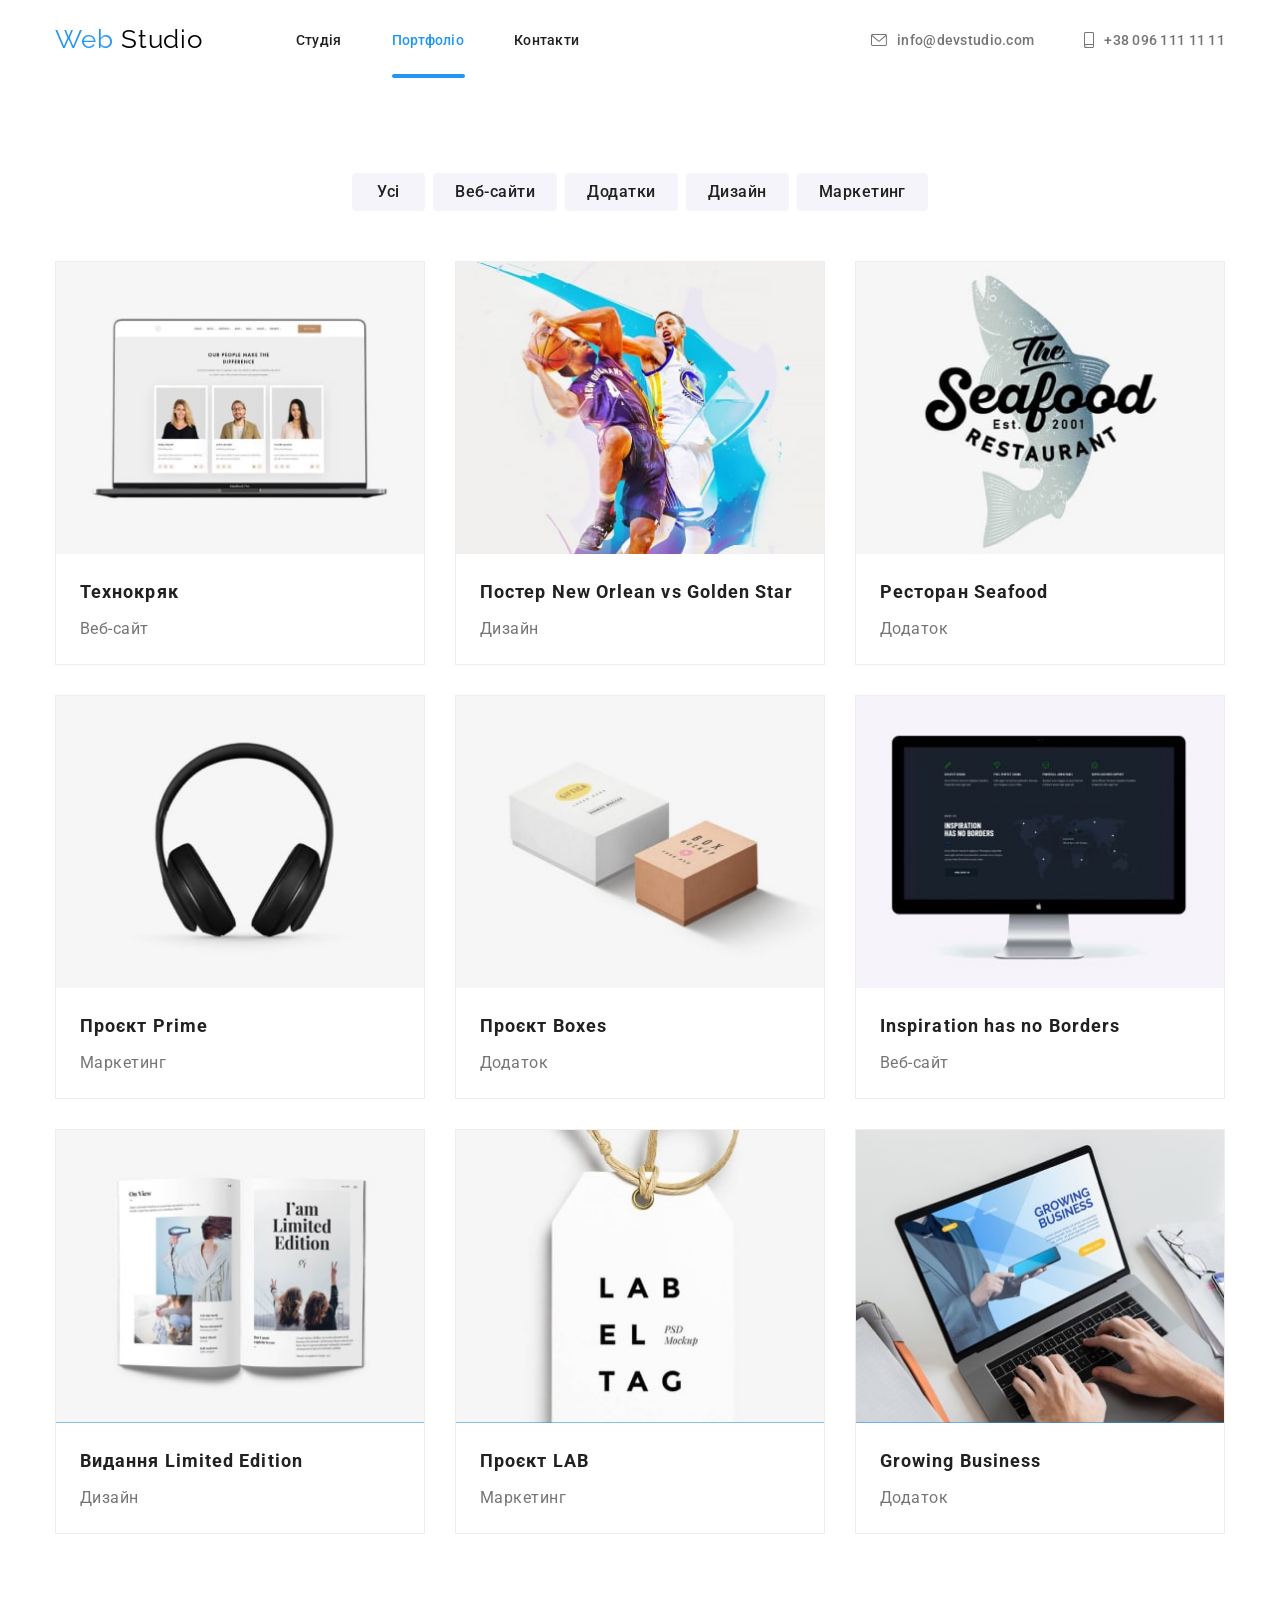
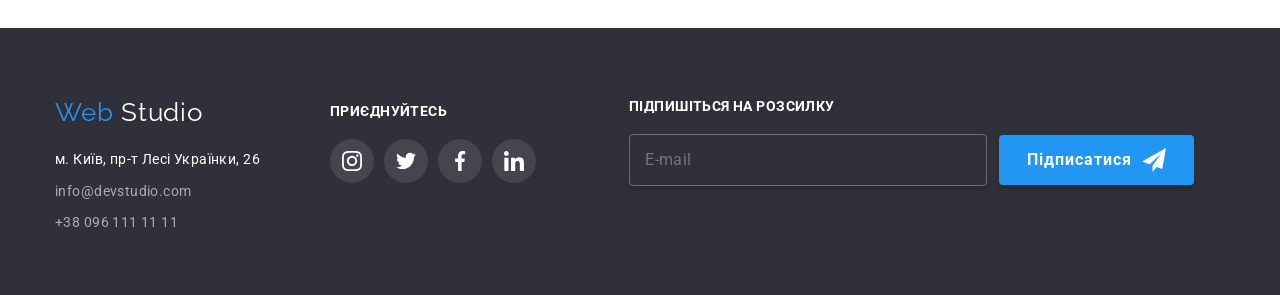
==== portfolio.html @ 926d9d19 "11.03.24" ====
<!DOCTYPE html>
<html lang="en">
	<head>
		<meta charset="UTF-8" />
		<meta name="viewport" content="width=device-width, initial-scale=1.0" />
		<title>WebStudio</title>
		<link rel="shortcut icon" href="./images/favicon.svg" type="image/x-icon" />
		<link
			rel="stylesheet"
			href="https://cdnjs.cloudflare.com/ajax/libs/modern-normalize/2.0.0/modern-normalize.min.css"
			integrity="sha512-4xo8blKMVCiXpTaLzQSLSw3KFOVPWhm/TRtuPVc4WG6kUgjH6J03IBuG7JZPkcWMxJ5huwaBpOpnwYElP/m6wg=="
			crossorigin="anonymous"
			referrerpolicy="no-referrer"
		/>
		<link rel="preconnect" href="https://fonts.googleapis.com" />
		<link rel="preconnect" href="https://fonts.gstatic.com" crossorigin />
		<link
			href="https://fonts.googleapis.com/css2?family=Raleway:wght@700&family=Roboto:wght@400;500;700;900&display=swap"
			rel="stylesheet"
		/>
		<link rel="stylesheet" href="./css/styles.css" />
	</head>
	<body>
		<header class="header">
			<div class="container">
				<a href="./index.html" class="link logo">
					<span class="logo-accent">Web</span>
					Studio
				</a>
				<nav class="nav">
					<ul class="list nav-list">
						<li class="nav-item">
							<a href="./index.html" class="nav-item-link">Студія</a>
						</li>
						<li class="nav-item">
							<a href="./portfolio.html" class="nav-item-link current">Портфоліо</a>
						</li>
						<li class="nav-item">
							<a href="" class="nav-item-link">Контакти</a>
						</li>
					</ul>
				</nav>
				<ul class="list contact-list">
					<li class="contact-item"></li>
					<li class="contact-item">
						<a href="mailto:info@devstudio.com" class="contact-item-link">
							<svg class="contact-item-icon" width="16" height="12">
								<use href="./images/symbol-defs.svg#icon-email"></use>
							</svg>
							info@devstudio.com
						</a>
					</li>
					<li class="contact-item">
						<a href="tel:+380961111111" class="contact-item-link">
							<svg class="contact-item-icon" width="10" height="16">
								<use href="./images/symbol-defs.svg#icon-smartphone"></use>
							</svg>
							+38 096 111 11 11
						</a>
					</li>
				</ul>
			</div>
		</header>
		<main class="main">
			<section class="projects">
				<div class="container">
					<h2 class="visually-hidden">Фільтри</h2>
					<ul class="list filters-list">
						<li class="filters-item">
							<button type="button" class="filters-btn">Усі</button>
						</li>
						<li class="filters-item">
							<button type="button" class="filters-btn">Веб-сайти</button>
						</li>
						<li class="filters-item">
							<button type="button" class="filters-btn">Додатки</button>
						</li>
						<li class="filters-item">
							<button type="button" class="filters-btn">Дизайн</button>
						</li>
						<li class="filters-item">
							<button type="button" class="filters-btn">Маркетинг</button>
						</li>
					</ul>
					<ul class="list projects-list">
						<li class="projects-item">
							<a href="" class="link projects-link">
								<div class="wrapper-project-image">
									<img src="./images/portfolio_img1.jpg" alt="laptop" class="projects-item-img" />
									<div class="projects-item-overlay">
										<p class="projects-item-overlay-text">
											Ресурс пропонує комплексні пропозиції з різним рівнем функціоналу та сервісів. Все це дозволить
											відвідувачу отримати вичерпні відомості про компанію чи приватну особу.
										</p>
									</div>
								</div>
								<div class="projects-item-wrapper">
									<h3 class="projects-item-subtitle">Технокряк</h3>
									<p class="projects-item-text">Веб-сайт</p>
								</div>
							</a>
						</li>
						<li class="projects-item">
							<a href="" class="link projects-link">
								<div class="wrapper-project-image">
									<img src="./images/portfolio_img2.jpg" alt="basketball" class="projects-item-img" />
									<div class="projects-item-overlay">
										<p class="projects-item-overlay-text">
											Ресурс пропонує комплексні пропозиції з різним рівнем функціоналу та сервісів. Все це дозволить
											відвідувачу отримати вичерпні відомості про компанію чи приватну особу.
										</p>
									</div>
								</div>
								<div class="projects-item-wrapper">
									<h3 class="projects-item-subtitle">Постер New Orlean vs Golden Star</h3>
									<p class="projects-item-text">Дизайн</p>
								</div>
							</a>
						</li>
						<li class="projects-item">
							<a href="" class="link projects-link">
								<div class="wrapper-project-image">
									<img src="./images/portfolio_img3.jpg" alt="restaurant" class="projects-item-img" />
									<div class="projects-item-overlay">
										<p class="projects-item-overlay-text">
											Ресурс пропонує комплексні пропозиції з різним рівнем функціоналу та сервісів. Все це дозволить
											відвідувачу отримати вичерпні відомості про компанію чи приватну особу.
										</p>
									</div>
								</div>
								<div class="projects-item-wrapper">
									<h3 class="projects-item-subtitle">Ресторан Seafood</h3>
									<p class="projects-item-text">Додаток</p>
								</div>
							</a>
						</li>
						<li class="projects-item">
							<a href="" class="link projects-link">
								<div class="wrapper-project-image">
									<img src="./images/portfolio_img4.jpg" alt="headphones" class="projects-item-img" />
									<div class="projects-item-overlay">
										<p class="projects-item-overlay-text">
											Ресурс пропонує комплексні пропозиції з різним рівнем функціоналу та сервісів. Все це дозволить
											відвідувачу отримати вичерпні відомості про компанію чи приватну особу.
										</p>
									</div>
								</div>
								<div class="projects-item-wrapper">
									<h3 class="projects-item-subtitle">Проєкт Prime</h3>
									<p class="projects-item-text">Маркетинг</p>
								</div>
							</a>
						</li>
						<li class="projects-item">
							<a href="" class="link projects-link">
								<div class="wrapper-project-image">
									<img src="./images/portfolio_img5.jpg" alt="package" class="projects-item-img" />
									<div class="projects-item-overlay">
										<p class="projects-item-overlay-text">
											Ресурс пропонує комплексні пропозиції з різним рівнем функціоналу та сервісів. Все це дозволить
											відвідувачу отримати вичерпні відомості про компанію чи приватну особу.
										</p>
									</div>
								</div>
								<div class="projects-item-wrapper">
									<h3 class="projects-item-subtitle">Проєкт Boxes</h3>
									<p class="projects-item-text">Додаток</p>
								</div>
							</a>
						</li>
						<li class="projects-item">
							<a href="" class="link projects-link">
								<div class="wrapper-project-image">
									<img src="./images/portfolio_img6.jpg" alt="computer" class="projects-item-img" />
									<div class="projects-item-overlay">
										<p class="projects-item-overlay-text">
											Ресурс пропонує комплексні пропозиції з різним рівнем функціоналу та сервісів. Все це дозволить
											відвідувачу отримати вичерпні відомості про компанію чи приватну особу.
										</p>
									</div>
								</div>
								<div class="projects-item-wrapper">
									<h3 class="projects-item-subtitle">Inspiration has no Borders</h3>
									<p class="projects-item-text">Веб-сайт</p>
								</div>
							</a>
						</li>
						<li class="projects-item">
							<a href="" class="link projects-link">
								<div class="wrapper-project-image">
									<img src="./images/portfolio_img7.jpg" alt="book" class="projects-item-img" />
									<div class="projects-item-overlay">
										<p class="projects-item-overlay-text">
											Ресурс пропонує комплексні пропозиції з різним рівнем функціоналу та сервісів. Все це дозволить
											відвідувачу отримати вичерпні відомості про компанію чи приватну особу.
										</p>
									</div>
								</div>
								<div class="projects-item-wrapper">
									<h3 class="projects-item-subtitle">Видання Limited Edition</h3>
									<p class="projects-item-text">Дизайн</p>
								</div>
							</a>
						</li>
						<li class="projects-item">
							<a href="" class="link projects-link">
								<div class="wrapper-project-image">
									<img src="./images/portfolio_img8.jpg" alt="decoration" class="projects-item-img" />
									<div class="projects-item-overlay">
										<p class="projects-item-overlay-text">
											Ресурс пропонує комплексні пропозиції з різним рівнем функціоналу та сервісів. Все це дозволить
											відвідувачу отримати вичерпні відомості про компанію чи приватну особу.
										</p>
									</div>
								</div>
								<div class="projects-item-wrapper">
									<h3 class="projects-item-subtitle">Проєкт LAB</h3>
									<p class="projects-item-text">Маркетинг</p>
								</div>
							</a>
						</li>
						<li class="projects-item">
							<a href="" class="link projects-link">
								<div class="wrapper-project-image">
									<img src="./images/portfolio_img9.jpg" alt="laptop" class="projects-item-img" />
									<div class="projects-item-overlay">
										<p class="projects-item-overlay-text">
											Ресурс пропонує комплексні пропозиції з різним рівнем функціоналу та сервісів. Все це дозволить
											відвідувачу отримати вичерпні відомості про компанію чи приватну особу.
										</p>
									</div>
								</div>
								<div class="projects-item-wrapper">
									<h3 class="projects-item-subtitle">Growing Business</h3>
									<p class="projects-item-text">Додаток</p>
								</div>
							</a>
						</li>
					</ul>
				</div>
			</section>
		</main>
		<footer class="footer">
			<div class="container">
				<div class="footer-div">
					<a href="./index.html" class="link footer-logo">
						<span class="footer-logo-accent">Web</span>
						Studio
					</a>
					<address class="address">
						<a href="https://goo.gl/maps/gxwUuq6DSH6itYMH8" target="_blank" class="address-item-link">
							м. Київ, пр-т Лесі Українки, 26
						</a>
						<br />
						<a href="mailto:info@devstudio.com" class="address-item-link">info@devstudio.com</a>
						<br />
						<a href="tel:+380961111111" class="address-item-link">+38 096 111 11 11</a>
					</address>
				</div>
				<div class="social-media-div">
					<p class="social-media-text">Приєднуйтесь</p>
					<ul class="list social-media-list">
						<li class="social-media-item">
							<a href="https://www.instagram.com" class="social-media-link">
								<svg width="20" height="20" class="social-media-icon">
									<use href="./images/symbol-defs.svg#icon-instagram"></use>
								</svg>
							</a>
						</li>
						<li class="social-media-item">
							<a href="https://twitter.com/?lang=ru" class="social-media-link">
								<svg width="20" height="20" class="social-media-icon">
									<use href="./images/symbol-defs.svg#icon-twitter"></use>
								</svg>
							</a>
						</li>
						<li class="social-media-item">
							<a href="https://de-de.facebook.com" class="social-media-link">
								<svg width="20" height="20" class="social-media-icon">
									<use href="./images/symbol-defs.svg#icon-facebook"></use>
								</svg>
							</a>
						</li>
						<li class="social-media-item">
							<a href="https://www.linkedin.com" class="social-media-link">
								<svg width="20" height="20" class="social-media-icon">
									<use href="./images/symbol-defs.svg#icon-linkedin"></use>
								</svg>
							</a>
						</li>
					</ul>
				</div>
				<div class="footer-form-div">
					<p class="footer-form-text">Підпишіться на розсилку</p>
					<form class="footer-form">
						<input type="email" name="email" placeholder="E-mail" class="footer-form-input" />
						<button type="submit" class="footer-form-btn">Підписатися</button>
					</form>
				</div>
			</div>
		</footer>
	</body>
</html>
---- css/styles.css ----
:root {
	--accent-color: #2196f3;
	--main-color: #f5f4fa;
	--add-color: #212121;
	--bg-color: #2f303a;
	--white: #fff;
	--add-gray: #757575;
}
body {
	font-family: Roboto;
}
h1,
h2,
h3,
h4,
p {
	margin-top: 0;
	margin-bottom: 0;
}
ul {
	margin-top: 0;
	margin-bottom: 0;
	padding-left: 0;
}
img {
	display: block;
	max-width: 100%;
	height: auto;
}
.list {
	list-style: none;
	padding: 0;
}
.link {
	text-decoration: none;
}
.visually-hidden {
	position: absolute;
	width: 1px;
	height: 1px;
	margin: -1px;
	border: 0;
	padding: 0;
	white-space: nowrap;
	clip-path: inset(100%);
	clip: rect(0 0 0 0);
	overflow: hidden;
}
.container {
	width: 1200px;
	margin: 0 auto;
	padding: 0 15px;
}
.header {
	padding-top: 25px;
	padding-bottom: 24px;
}
.header .container {
	display: flex;
	align-items: center;
}
.logo {
	font-family: Raleway;
	font-size: 26px;
	letter-spacing: 0.78px;
	margin-right: 93px;
	color: #000;
}
.logo-accent {
	color: var(--accent-color);
}
.nav-list {
	display: flex;
	gap: 50px;
}
.nav-item-link {
	color: var(--add-color);
	font-size: 14px;
	font-weight: 500;
	letter-spacing: 0.28px;
	text-decoration: none;
	position: relative;
	transition: color 250ms cubic-bezier(0.4, 0, 0.2, 1);
}
.nav-item-link:hover,
.nav-item-link:focus {
	color: var(--accent-color);
}
.current {
	color: var(--accent-color);
}
.current:hover::after {
	transform: scale(1.2);
}
.current::after {
	content: "";
	display: block;
	width: 102%;
	height: 4px;
	background-color: var(--accent-color);
	border-radius: 4px;
	position: absolute;
	bottom: 0;
	top: 42px;
	transition: transform 250ms cubic-bezier(0.4, 0, 0.2, 1);
}
.contact-list {
	display: flex;
	gap: 50px;
	margin-left: auto;
}
.contact-item-link {
	display: flex;
	align-items: center;
	color: var(--add-gray);
	font-size: 14px;
	font-weight: 500;
	letter-spacing: 0.28px;
	text-decoration: none;
	display: flex;
	gap: 10px;
	align-items: center;
	transition: color 250ms cubic-bezier(0.4, 0, 0.2, 1);
}
.contact-item-link:hover,
.contact-item-link:focus {
	color: var(--accent-color);
}
.contact-item-icon {
	fill: var(--add-gray);
	transition: fill 250ms cubic-bezier(0.4, 0, 0.2, 1);
}
.contact-item-link:hover .contact-item-icon,
.contact-item-link:focus .contact-item-icon {
	fill: var(--accent-color);
}
.hero {
	padding-top: 200px;
	padding-bottom: 200px;
	background-image: linear-gradient(rgba(47, 48, 58, 0.4), rgba(47, 48, 58, 0.4)), url(../images/hero_background.jpg);
	background-repeat: no-repeat;
}
.hero-title {
	color: var(--white);
	text-align: center;
	font-size: 44px;
	font-weight: 900;
	line-height: 1.36;
	letter-spacing: 2.64px;
	text-transform: uppercase;
	margin-bottom: 30px;
}
.hero-btn {
	background: var(--accent-color);
	color: var(--white);
	font-weight: 700;
	line-height: 1.87;
	letter-spacing: 0.96px;
	display: block;
	margin: 0 auto;
	padding: 10px 32px;
	border-radius: 4px;
	cursor: pointer;
	border: none;
	transition: opacity 250ms cubic-bezier(0.4, 0, 0.2, 1);
}
.hero-btn:hover,
.hero-btn:focus {
	opacity: 0.9;
}
.advantages {
	padding-top: 94px;
	padding-bottom: 94px;
}
.advantages-list {
	display: flex;
	gap: 30px;
}
.advantages-item {
	flex-basis: calc(100% - 3 * 30px / 4);
}
.advantages-item::before {
	content: "";
	width: 270px;
	height: 120px;
	border-radius: 6px;
	background-color: var(--main-color);
	display: block;
	margin-bottom: 30px;
	background-image: url(../images/badges_1.svg);
	background-repeat: no-repeat;
	background-position: center;
}
.advantages-item:nth-child(2)::before {
	background-image: url(../images/badges_2.svg);
}
.advantages-item:nth-child(3)::before {
	background-image: url(../images/badges_3.svg);
}
.advantages-item:nth-child(4)::before {
	background-image: url(../images/badges_4.svg);
}
.advantages-item-subtitle {
	color: var(--add-color);
	font-size: 14px;
	letter-spacing: 0.42px;
	margin-bottom: 10px;
}
.advantages-item-text {
	color: var(--add-gray);
	font-size: 14px;
	line-height: 1.71;
	letter-spacing: 0.42px;
}
.performance {
	padding-bottom: 94px;
}
.performance-title {
	color: var(--add-color);
	text-align: center;
	font-size: 36px;
	letter-spacing: 1.08px;
	margin-bottom: 50px;
}
.performance-list {
	display: flex;
	justify-content: space-between;
}
.performance-item {
	position: relative;
}
.performance-text {
	color: var(--white);
	font-size: 14px;
	letter-spacing: 0.42px;
	text-transform: uppercase;
	background: rgba(47, 48, 58, 0.8);
	position: absolute;
	text-align: center;
	width: 370px;
	padding: 27px 0;
	bottom: 0px;
}
.workers {
	padding-top: 94px;
	padding-bottom: 94px;
	background: var(--main-color);
}
.workers-title {
	color: var(--add-color);
	text-align: center;
	font-size: 36px;
	line-height: normal;
	letter-spacing: 1.08px;
	margin-bottom: 50px;
}
.workers-list {
	display: flex;
	justify-content: center;
	gap: 30px;
}
.workers-item {
	background-color: var(--white);
	border-radius: 4px;
	box-shadow: 0px 2px 1px 0px rgba(0, 0, 0, 0.2), 0px 1px 1px 0px rgba(0, 0, 0, 0.14),
		0px 1px 3px 0px rgba(0, 0, 0, 0.12);
}
.workers-item-wrapper {
	padding-top: 30px;
	padding-bottom: 30px;
}
.workers-item-subtitle {
	color: var(--add-color);
	text-align: center;
	font-size: 16px;
	font-weight: 500;
	line-height: normal;
	letter-spacing: 0.48px;
	margin-bottom: 10px;
}
.workers-item-text {
	color: var(--add-gray);
	text-align: center;
	line-height: normal;
	letter-spacing: 0.48px;
}
.workers-icon-list {
	display: flex;
	justify-content: center;
	gap: 10px;
	padding-top: 16px;
}
.workers-icon-item {
	display: flex;
	justify-content: space-around;
}
.workers-icon-link {
	display: flex;
	width: 44px;
	height: 44px;
	align-items: center;
	justify-content: center;
	border-radius: 50%;
	transition: background-color 250ms cubic-bezier(0.4, 0, 0.2, 1);
}
.workers-soc-icon {
	fill: rgba(175, 177, 184, 1);
	transition: fill 250ms cubic-bezier(0.4, 0, 0.2, 1);
}
.workers-icon-link:hover {
	background-color: var(--accent-color);
}
.workers-icon-link:hover .workers-soc-icon {
	fill: var(--white);
}
.company {
	padding-top: 94px;
	padding-bottom: 94px;
}
.company-subtitle {
	color: var(--add-color);
	text-align: center;
	font-size: 36px;
	font-weight: 700;
	line-height: normal;
	letter-spacing: 1.08px;
	margin-bottom: 50px;
}
.company-list {
	display: flex;
	gap: 30px;
}
.company-item-link {
	display: flex;
	border-radius: 4px;
	border: 1px solid #afb1b8;
	padding-top: 16px;
	padding-bottom: 16px;
	padding-right: 32px;
	padding-left: 32px;
	transition: border 250ms cubic-bezier(0.4, 0, 0.2, 1);
}
.company-item-link:hover,
.company-item-link:focus {
	border: 1px solid var(--accent-color);
}
.company-item-icon {
	fill: #afb1b8;
	transition: fill 250ms cubic-bezier(0.4, 0, 0.2, 1);
}
.company-item-link:hover .company-item-icon {
	fill: var(--accent-color);
}
.company-item-link:focus .company-item-icon {
	fill: var(--accent-color);
}
.footer {
	background: var(--bg-color);
	padding-top: 60px;
	padding-bottom: 60px;
}
.footer-logo {
	color: var(--white);
	font-family: Raleway;
	font-size: 26px;
	letter-spacing: 0.78px;
	margin-bottom: 20px;
}
.footer-logo-accent {
	color: var(--accent-color);
}
.address {
	font-style: normal;
}
.address-item-link {
	color: rgba(255, 255, 255, 0.6);
	font-size: 14px;
	line-height: 1.71;
	letter-spacing: 0.42px;
	text-decoration: none;
	margin-bottom: 8px;
	display: inline-block;
	margin-right: 70px;
	transition: color 250ms cubic-bezier(0.4, 0, 0.2, 1);
}
.address-item-link:hover,
.address-item-link:focus {
	color: var(--accent-color);
}
.address-item-link:last-child {
	margin-bottom: 0;
}
.address-item-link:first-child {
	color: var(--white);
	margin-top: 20px;
}
.footer .container {
	display: flex;
}
.footer-div {
	padding-top: 10px;
}
.social-media-div {
	padding-top: 15px;
}
.social-media-text {
	color: #fff;
	font-size: 14px;
	font-weight: 700;
	line-height: normal;
	letter-spacing: 0.42px;
	text-transform: uppercase;
	margin-bottom: 20px;
}
.social-media-icon {
	fill: var(--white);
}
.social-media-link {
	border-radius: 50%;
	padding: 12px;
	display: flex;
	align-items: center;
	background-color: rgba(255, 255, 255, 0.1);
	justify-content: center;
	width: 44px;
	height: 44px;
	transition: background-color 250ms cubic-bezier(0.4, 0, 0.2, 1);
}
.social-media-link:hover,
.social-media-link:focus {
	background-color: var(--accent-color);
	cursor: pointer;
}
.social-media-list {
	display: flex;
	justify-content: center;
	gap: 10px;
}
.footer-form {
	display: flex;
	align-items: center;
	gap: 12px;
}
.footer-form-text {
	color: var(--white);
	font-size: 14px;
	font-weight: 700;
	line-height: normal;
	letter-spacing: 0.42px;
	text-transform: uppercase;
	margin-bottom: 20px;
}
.footer-form-input {
	color: rgba(255, 255, 255, 0.6);
	line-height: 20px;
	letter-spacing: 0.48px;
	background: transparent;
	border-radius: 4px;
	border: 1px solid rgba(255, 255, 255, 0.3);
	box-shadow: 0px 4px 4px 0px rgba(0, 0, 0, 0.15);
	padding: 15px;
	width: 358px;
	transition: border-color 250ms cubic-bezier(0.4, 0, 0.2, 1);
}
.footer-form-input:hover,
.footer-form-input:focus {
	border-color: var(--accent-color);
	outline: none;
}
.footer-form-btn {
	color: var(--white);
	display: flex;
	align-items: center;
	font-weight: 700;
	line-height: 30px;
	letter-spacing: 0.96px;
	border-radius: 4px;
	background: var(--accent-color);
	box-shadow: 0px 4px 4px 0px rgba(0, 0, 0, 0.15);
	border: none;
	padding-top: 10px;
	padding-bottom: 10px;
	padding-left: 28px;
	gap: 10px;
	padding-right: 28px;
	transition: opacity 250ms cubic-bezier(0.4, 0, 0.2, 1);
}
.footer-form-btn::after {
	content: "";
	display: inline-block;
	height: 24px;
	width: 24px;
	background-image: url(../images/telegram-send.svg);
	background-repeat: no-repeat;
	background-position: center;
}
.footer-form-btn:hover,
.footer-form-btn:focus {
	cursor: pointer;
	opacity: 0.7;
}
.footer-form-div {
	margin-left: 93px;
	padding-top: 10px;
}
.backdrop {
	position: fixed;
	top: 0;
	left: 0;
	width: 100%;
	height: 100%;
	background-color: rgba(0, 0, 0, 0.2);
	opacity: 1;
	transition: opacity 250ms cubic-bezier(0.4, 0, 0.2, 1);
}
.backdrop.is-hidden {
	opacity: 0;
	pointer-events: none;
}
.no-scroll {
	overflow: hidden;
}
.backdrop.is-hidden .modal {
	transform: translate(-50%, -50%) scale(0);
}
.modal {
	position: absolute;
	top: 50%;
	left: 50%;
	min-width: 528px;
	min-height: 581px;
	padding: 40px;
	background-color: var(--white);
	transform: translate(-50%, -50%) scale(1);
	transition: transform 250ms cubic-bezier(0.4, 0, 0.2, 1);
	border-radius: 4px;
	box-shadow: 0px 2px 1px 0px rgba(0, 0, 0, 0.2), 0px 1px 1px 0px rgba(0, 0, 0, 0.14),
		0px 1px 3px 0px rgba(0, 0, 0, 0.12);
}
.modal-btn {
	border: 2px solid #0000001a;
	border-radius: 50%;
	padding: 6px;
	display: flex;
	align-items: center;
	justify-content: center;
	position: absolute;
	background: none;
	right: 8px;
	top: 8px;
}
.modal-close-svg {
	transition: fill 250ms cubic-bezier(0.4, 0, 0.2, 1);
}
.modal-close-svg:hover,
.modal-close-svg:focus {
	fill: var(--accent-color);
}
.modal-text {
	color: var(--add-color);
	text-align: center;
	font-size: 20px;
	font-weight: 700;
	line-height: normal;
	letter-spacing: 0.6px;
	margin-bottom: 12px;
}
.modal-label {
	display: flex;
	flex-direction: column;
	color: var(--add-gray);
	font-size: 12px;
	line-height: normal;
	letter-spacing: 0.12px;
	position: relative;
	margin-top: 10px;
}
.modal-label:first-child {
	margin-top: 0;
}
.modal-input {
	border-radius: 4px;
	border: 1px solid rgba(33, 33, 33, 0.2);
	padding: 12px 0 12px 42px;
	width: 100%;
	margin-top: 4px;
	outline: none;
	transition: border-color 250ms cubic-bezier(0.4, 0, 0.2, 1);
}
.modal-message {
	color: rgba(117, 117, 117, 0.5);
	line-height: normal;
	letter-spacing: 0.12px;
	padding: 12px 16px 12px 16px;
	border-radius: 4px;
	border: 1px solid rgba(33, 33, 33, 0.2);
	padding-top: 12px;
	padding-left: 16px;
	width: 448px;
	height: 120px;
	resize: none;
	margin-top: 4px;
	transition: border-color 250ms cubic-bezier(0.4, 0, 0.2, 1);
}
.modal-input:hover,
.modal-message:focus .modal-input:focus,
.modal-message:hover {
	border-color: var(--accent-color);
}
.modal-svg {
	position: absolute;
	display: flex;
	align-items: center;
	bottom: 11px;
	left: 12px;
	transition: fill 250ms cubic-bezier(0.4, 0, 0.2, 1);
}
.modal-input:hover + .modal-svg,
.modal-input:focus + .modal-svg {
	fill: var(--accent-color);
}
.modal-submit-btn {
	color: var(--white);
	font-weight: 700;
	line-height: 30px;
	letter-spacing: 0.96px;
	border-radius: 4px;
	background: var(--accent-color);
	box-shadow: 0px 4px 4px 0px rgba(0, 0, 0, 0.15);
	border: none;
	display: block;
	margin: 0 auto;
	padding: 10px 52px 10px 52px;
	transition: opacity 250ms cubic-bezier(0.4, 0, 0.2, 1);
}
.modal-label-checkbox {
	color: var(--add-gray);
	display: flex;
	align-items: center;
	justify-content: center;
	font-size: 14px;
	line-height: 24px;
	letter-spacing: 0.42px;
	margin-top: 20px;
	margin-bottom: 30px;
	gap: 8px;
}
.modal-checkbox-link {
	color: var(--accent-color);
	letter-spacing: 0.42px;
	text-decoration-line: underline;
}
.modal-submit-btn:hover,
.modal-submit-btn:focus {
	cursor: pointer;
	opacity: 0.8;
}
.projects {
	padding-top: 94px;
	padding-bottom: 94px;
}
.filters-list {
	display: flex;
	gap: 8px;
	justify-content: center;
	margin-bottom: 50px;
}
.filters-btn {
	min-width: 73px;
	padding: 6px 22px;
	border-radius: 4px;
	background: var(--main-color);
	color: var(--add-color);
	font-weight: 500;
	line-height: 1.62;
	letter-spacing: 0.48px;
	border: none;
	transition: background 250ms cubic-bezier(0.4, 0, 0.2, 1), color 250ms cubic-bezier(0.4, 0, 0.2, 1),
		box-shadow 250ms cubic-bezier(0.4, 0, 0.2, 1);
}
.filters-btn:hover {
	background: var(--accent-color);
	color: var(--white);
	cursor: pointer;
	box-shadow: 0px 2px 2px 0px rgba(0, 0, 0, 0.12), 0px 1px 2px 0px rgba(0, 0, 0, 0.08),
		0px 3px 1px 0px rgba(0, 0, 0, 0.1);
}
.projects-list {
	display: flex;
	flex-wrap: wrap;
	justify-content: center;
	gap: 30px;
}
.projects-item {
	flex-basis: calc((100% - 2 * 30px) / 3);
}
.projects-item:hover,
.projects-item-overlay {
	transform: translateY(0);
}
.wrapper-project-image {
	position: relative;
	overflow: hidden;
}
.projects-item-overlay {
	position: absolute;
	transform: translateY(100%);
	top: 0;
	left: 0;
	width: 100%;
	height: 100%;
	padding: 63px 24px;
	background-color: rgba(33, 150, 243, 0.9);
	transition: transform 250ms ease;
}
.projects-item-overlay-text {
	color: var(--white);
	font-size: 18px;
	line-height: 28px;
	letter-spacing: 3%;
}
.projects-link:hover .projects-item-overlay {
	transform: translateX(0);
}
.projects-link {
	display: block;
	border: 1px solid #eee;
	background: var(--white);
	transition: box-shadow 250ms cubic-bezier(0.4, 0, 0.2, 1);
}
.projects-link:hover,
.projects-link:focus {
	box-shadow: 1px 4px 6px 0px rgba(0, 0, 0, 0.16), 0px 4px 4px 0px rgba(0, 0, 0, 0.06),
		0px 1px 1px 0px rgba(0, 0, 0, 0.12);
}
.projects-item-wrapper {
	padding: 20px 24px;
}
.projects-item-subtitle {
	color: var(--add-color);
	font-size: 18px;
	line-height: 2;
	letter-spacing: 1.08px;
	margin-bottom: 4px;
}
.projects-item-text {
	color: var(--add-gray);
	line-height: 1.87;
	letter-spacing: 0.48px;
}
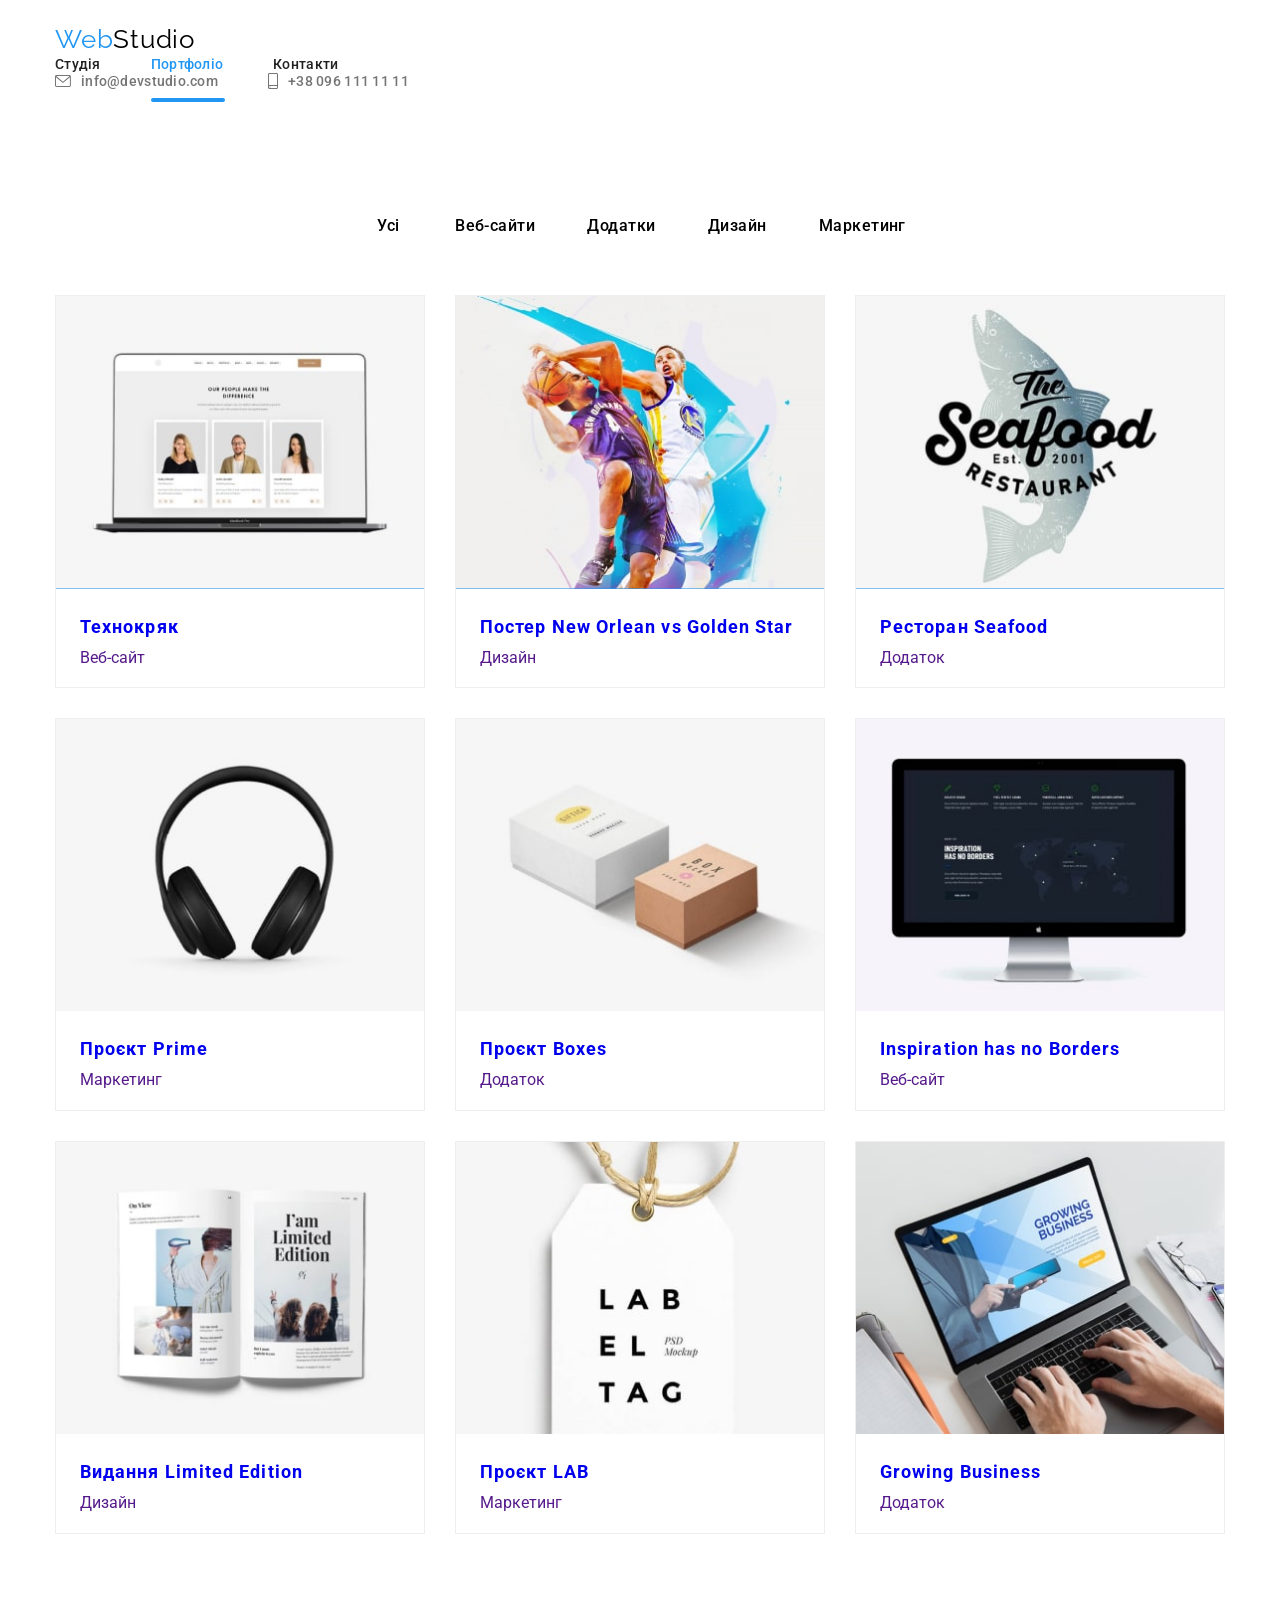
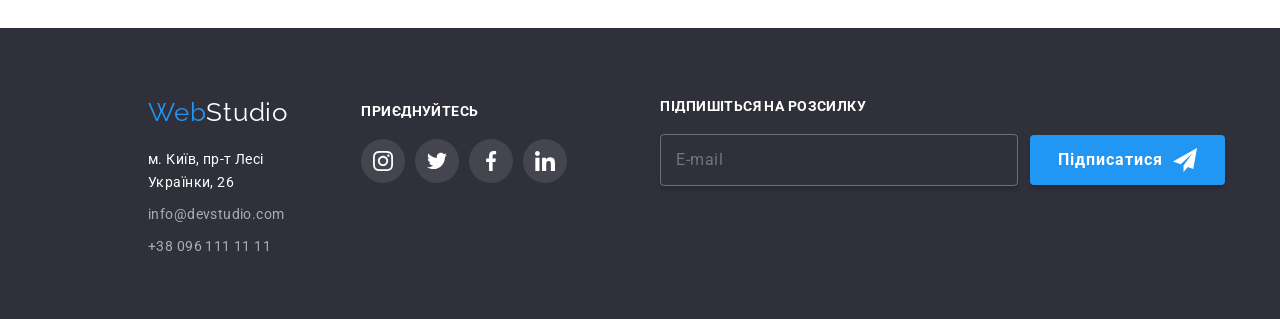
==== commit 4420dbf6: "21.03.24 finish?" ====
--- a/portfolio.html
+++ b/portfolio.html
@@ -18,41 +18,38 @@
 			href="https://fonts.googleapis.com/css2?family=Raleway:wght@700&family=Roboto:wght@400;500;700;900&display=swap"
 			rel="stylesheet"
 		/>
-		<link rel="stylesheet" href="./css/styles.css" />
+		<link rel="stylesheet" href="./css/main.min.css">
 	</head>
 	<body>
 		<header class="header">
 			<div class="container">
 				<a href="./index.html" class="link logo">
-					<span class="logo-accent">Web</span>
-					Studio
-				</a>
+					<span class="logo__accent">Web</span>Studio</a>
 				<nav class="nav">
-					<ul class="list nav-list">
-						<li class="nav-item">
-							<a href="./index.html" class="nav-item-link">Студія</a>
-						</li>
-						<li class="nav-item">
-							<a href="./portfolio.html" class="nav-item-link current">Портфоліо</a>
-						</li>
-						<li class="nav-item">
-							<a href="" class="nav-item-link">Контакти</a>
+					<ul class="list nav__list">
+						<li class="nav__item">
+							<a href="./index.html" class="nav__link">Студія</a>
+						</li>
+						<li class="nav__item">
+							<a href="./portfolio.html" class="nav__link nav__link--current">Портфоліо</a>
+						</li>
+						<li class="nav__item">
+							<a href="" class="nav__link">Контакти</a>
 						</li>
 					</ul>
 				</nav>
-				<ul class="list contact-list">
-					<li class="contact-item"></li>
-					<li class="contact-item">
-						<a href="mailto:info@devstudio.com" class="contact-item-link">
-							<svg class="contact-item-icon" width="16" height="12">
+				<ul class="list contact">
+					<li class="contact__item">
+						<a href="mailto:info@devstudio.com" class="contact__link">
+							<svg class="contact__icon" width="16" height="12">
 								<use href="./images/symbol-defs.svg#icon-email"></use>
 							</svg>
 							info@devstudio.com
 						</a>
 					</li>
-					<li class="contact-item">
-						<a href="tel:+380961111111" class="contact-item-link">
-							<svg class="contact-item-icon" width="10" height="16">
+					<li class="contact__item">
+						<a href="tel:+380961111111" class="contact__link">
+							<svg class="contact__icon" width="10" height="16">
 								<use href="./images/symbol-defs.svg#icon-smartphone"></use>
 							</svg>
 							+38 096 111 11 11
@@ -65,174 +62,174 @@
 			<section class="projects">
 				<div class="container">
 					<h2 class="visually-hidden">Фільтри</h2>
-					<ul class="list filters-list">
-						<li class="filters-item">
-							<button type="button" class="filters-btn">Усі</button>
-						</li>
-						<li class="filters-item">
-							<button type="button" class="filters-btn">Веб-сайти</button>
-						</li>
-						<li class="filters-item">
-							<button type="button" class="filters-btn">Додатки</button>
-						</li>
-						<li class="filters-item">
-							<button type="button" class="filters-btn">Дизайн</button>
-						</li>
-						<li class="filters-item">
-							<button type="button" class="filters-btn">Маркетинг</button>
-						</li>
-					</ul>
-					<ul class="list projects-list">
-						<li class="projects-item">
-							<a href="" class="link projects-link">
-								<div class="wrapper-project-image">
-									<img src="./images/portfolio_img1.jpg" alt="laptop" class="projects-item-img" />
-									<div class="projects-item-overlay">
-										<p class="projects-item-overlay-text">
-											Ресурс пропонує комплексні пропозиції з різним рівнем функціоналу та сервісів. Все це дозволить
-											відвідувачу отримати вичерпні відомості про компанію чи приватну особу.
-										</p>
-									</div>
-								</div>
-								<div class="projects-item-wrapper">
-									<h3 class="projects-item-subtitle">Технокряк</h3>
-									<p class="projects-item-text">Веб-сайт</p>
-								</div>
-							</a>
-						</li>
-						<li class="projects-item">
-							<a href="" class="link projects-link">
-								<div class="wrapper-project-image">
-									<img src="./images/portfolio_img2.jpg" alt="basketball" class="projects-item-img" />
-									<div class="projects-item-overlay">
-										<p class="projects-item-overlay-text">
-											Ресурс пропонує комплексні пропозиції з різним рівнем функціоналу та сервісів. Все це дозволить
-											відвідувачу отримати вичерпні відомості про компанію чи приватну особу.
-										</p>
-									</div>
-								</div>
-								<div class="projects-item-wrapper">
-									<h3 class="projects-item-subtitle">Постер New Orlean vs Golden Star</h3>
-									<p class="projects-item-text">Дизайн</p>
-								</div>
-							</a>
-						</li>
-						<li class="projects-item">
-							<a href="" class="link projects-link">
-								<div class="wrapper-project-image">
-									<img src="./images/portfolio_img3.jpg" alt="restaurant" class="projects-item-img" />
-									<div class="projects-item-overlay">
-										<p class="projects-item-overlay-text">
-											Ресурс пропонує комплексні пропозиції з різним рівнем функціоналу та сервісів. Все це дозволить
-											відвідувачу отримати вичерпні відомості про компанію чи приватну особу.
-										</p>
-									</div>
-								</div>
-								<div class="projects-item-wrapper">
-									<h3 class="projects-item-subtitle">Ресторан Seafood</h3>
-									<p class="projects-item-text">Додаток</p>
-								</div>
-							</a>
-						</li>
-						<li class="projects-item">
-							<a href="" class="link projects-link">
-								<div class="wrapper-project-image">
-									<img src="./images/portfolio_img4.jpg" alt="headphones" class="projects-item-img" />
-									<div class="projects-item-overlay">
-										<p class="projects-item-overlay-text">
-											Ресурс пропонує комплексні пропозиції з різним рівнем функціоналу та сервісів. Все це дозволить
-											відвідувачу отримати вичерпні відомості про компанію чи приватну особу.
-										</p>
-									</div>
-								</div>
-								<div class="projects-item-wrapper">
-									<h3 class="projects-item-subtitle">Проєкт Prime</h3>
-									<p class="projects-item-text">Маркетинг</p>
-								</div>
-							</a>
-						</li>
-						<li class="projects-item">
-							<a href="" class="link projects-link">
-								<div class="wrapper-project-image">
-									<img src="./images/portfolio_img5.jpg" alt="package" class="projects-item-img" />
-									<div class="projects-item-overlay">
-										<p class="projects-item-overlay-text">
-											Ресурс пропонує комплексні пропозиції з різним рівнем функціоналу та сервісів. Все це дозволить
-											відвідувачу отримати вичерпні відомості про компанію чи приватну особу.
-										</p>
-									</div>
-								</div>
-								<div class="projects-item-wrapper">
-									<h3 class="projects-item-subtitle">Проєкт Boxes</h3>
-									<p class="projects-item-text">Додаток</p>
-								</div>
-							</a>
-						</li>
-						<li class="projects-item">
-							<a href="" class="link projects-link">
-								<div class="wrapper-project-image">
-									<img src="./images/portfolio_img6.jpg" alt="computer" class="projects-item-img" />
-									<div class="projects-item-overlay">
-										<p class="projects-item-overlay-text">
-											Ресурс пропонує комплексні пропозиції з різним рівнем функціоналу та сервісів. Все це дозволить
-											відвідувачу отримати вичерпні відомості про компанію чи приватну особу.
-										</p>
-									</div>
-								</div>
-								<div class="projects-item-wrapper">
-									<h3 class="projects-item-subtitle">Inspiration has no Borders</h3>
-									<p class="projects-item-text">Веб-сайт</p>
-								</div>
-							</a>
-						</li>
-						<li class="projects-item">
-							<a href="" class="link projects-link">
-								<div class="wrapper-project-image">
-									<img src="./images/portfolio_img7.jpg" alt="book" class="projects-item-img" />
-									<div class="projects-item-overlay">
-										<p class="projects-item-overlay-text">
-											Ресурс пропонує комплексні пропозиції з різним рівнем функціоналу та сервісів. Все це дозволить
-											відвідувачу отримати вичерпні відомості про компанію чи приватну особу.
-										</p>
-									</div>
-								</div>
-								<div class="projects-item-wrapper">
-									<h3 class="projects-item-subtitle">Видання Limited Edition</h3>
-									<p class="projects-item-text">Дизайн</p>
-								</div>
-							</a>
-						</li>
-						<li class="projects-item">
-							<a href="" class="link projects-link">
-								<div class="wrapper-project-image">
-									<img src="./images/portfolio_img8.jpg" alt="decoration" class="projects-item-img" />
-									<div class="projects-item-overlay">
-										<p class="projects-item-overlay-text">
-											Ресурс пропонує комплексні пропозиції з різним рівнем функціоналу та сервісів. Все це дозволить
-											відвідувачу отримати вичерпні відомості про компанію чи приватну особу.
-										</p>
-									</div>
-								</div>
-								<div class="projects-item-wrapper">
-									<h3 class="projects-item-subtitle">Проєкт LAB</h3>
-									<p class="projects-item-text">Маркетинг</p>
-								</div>
-							</a>
-						</li>
-						<li class="projects-item">
-							<a href="" class="link projects-link">
-								<div class="wrapper-project-image">
-									<img src="./images/portfolio_img9.jpg" alt="laptop" class="projects-item-img" />
-									<div class="projects-item-overlay">
-										<p class="projects-item-overlay-text">
-											Ресурс пропонує комплексні пропозиції з різним рівнем функціоналу та сервісів. Все це дозволить
-											відвідувачу отримати вичерпні відомості про компанію чи приватну особу.
-										</p>
-									</div>
-								</div>
-								<div class="projects-item-wrapper">
-									<h3 class="projects-item-subtitle">Growing Business</h3>
-									<p class="projects-item-text">Додаток</p>
+					<ul class="list filters__list">
+						<li class="filters__item">
+							<button type="button" class="filters__btn">Усі</button>
+						</li>
+						<li class="filters__item">
+							<button type="button" class="filters__btn">Веб-сайти</button>
+						</li>
+						<li class="filters__item">
+							<button type="button" class="filters__btn">Додатки</button>
+						</li>
+						<li class="filters__item">
+							<button type="button" class="filters__btn">Дизайн</button>
+						</li>
+						<li class="filters__item">
+							<button type="button" class="filters__btn">Маркетинг</button>
+						</li>
+					</ul>
+					<ul class="list projects__list">
+						<li class="projects__item">
+							<a href="" class="link projects__link">
+								<div class="wrapper__image">
+									<img src="./images/portfolio_img1.jpg" alt="laptop" class="projects__img" />
+									<div class="projects__overlay">
+										<p class="projects__text">
+											Ресурс пропонує комплексні пропозиції з різним рівнем функціоналу та сервісів. Все це дозволить
+											відвідувачу отримати вичерпні відомості про компанію чи приватну особу.
+										</p>
+									</div>
+								</div>
+								<div class="projects__wrapper">
+									<h3 class="projects__subtitle">Технокряк</h3>
+									<p class="wrapper__text">Веб-сайт</p>
+								</div>
+							</a>
+						</li>
+						<li class="projects__item">
+							<a href="" class="link projects__link">
+								<div class="wrapper__image">
+									<img src="./images/portfolio_img2.jpg" alt="basketball" class="projects__img" />
+									<div class="projects__overlay">
+										<p class="projects__text">
+											Ресурс пропонує комплексні пропозиції з різним рівнем функціоналу та сервісів. Все це дозволить
+											відвідувачу отримати вичерпні відомості про компанію чи приватну особу.
+										</p>
+									</div>
+								</div>
+								<div class="projects__wrapper">
+									<h3 class="projects__subtitle">Постер New Orlean vs Golden Star</h3>
+									<p class="wrapper__text">Дизайн</p>
+								</div>
+							</a>
+						</li>
+						<li class="projects__item">
+							<a href="" class="link projects__link">
+								<div class="wrapper__image">
+									<img src="./images/portfolio_img3.jpg" alt="restaurant" class="projects__img" />
+									<div class="projects__overlay">
+										<p class="projects__text">
+											Ресурс пропонує комплексні пропозиції з різним рівнем функціоналу та сервісів. Все це дозволить
+											відвідувачу отримати вичерпні відомості про компанію чи приватну особу.
+										</p>
+									</div>
+								</div>
+								<div class="projects__wrapper">
+									<h3 class="projects__subtitle">Ресторан Seafood</h3>
+									<p class="wrapper__text">Додаток</p>
+								</div>
+							</a>
+						</li>
+						<li class="projects__item">
+							<a href="" class="link projects__link">
+								<div class="wrapper__image">
+									<img src="./images/portfolio_img4.jpg" alt="headphones" class="projects__img" />
+									<div class="projects__overlay">
+										<p class="projects__text">
+											Ресурс пропонує комплексні пропозиції з різним рівнем функціоналу та сервісів. Все це дозволить
+											відвідувачу отримати вичерпні відомості про компанію чи приватну особу.
+										</p>
+									</div>
+								</div>
+								<div class="projects__wrapper">
+									<h3 class="projects__subtitle">Проєкт Prime</h3>
+									<p class="wrapper__text">Маркетинг</p>
+								</div>
+							</a>
+						</li>
+						<li class="projects__item">
+							<a href="" class="link projects__link">
+								<div class="wrapper__image">
+									<img src="./images/portfolio_img5.jpg" alt="package" class="projects__img" />
+									<div class="projects__overlay">
+										<p class="projects__text">
+											Ресурс пропонує комплексні пропозиції з різним рівнем функціоналу та сервісів. Все це дозволить
+											відвідувачу отримати вичерпні відомості про компанію чи приватну особу.
+										</p>
+									</div>
+								</div>
+								<div class="projects__wrapper">
+									<h3 class="projects__subtitle">Проєкт Boxes</h3>
+									<p class="wrapper__text">Додаток</p>
+								</div>
+							</a>
+						</li>
+						<li class="projects__item">
+							<a href="" class="link projects__link">
+								<div class="wrapper__image">
+									<img src="./images/portfolio_img6.jpg" alt="computer" class="projects__img" />
+									<div class="projects__overlay">
+										<p class="projects__text">
+											Ресурс пропонує комплексні пропозиції з різним рівнем функціоналу та сервісів. Все це дозволить
+											відвідувачу отримати вичерпні відомості про компанію чи приватну особу.
+										</p>
+									</div>
+								</div>
+								<div class="projects__wrapper">
+									<h3 class="projects__subtitle">Inspiration has no Borders</h3>
+									<p class="wrapper__text">Веб-сайт</p>
+								</div>
+							</a>
+						</li>
+						<li class="projects__item">
+							<a href="" class="link projects__link">
+								<div class="wrapper__image">
+									<img src="./images/portfolio_img7.jpg" alt="book" class="projects__img" />
+									<div class="projects__overlay">
+										<p class="projects__text">
+											Ресурс пропонує комплексні пропозиції з різним рівнем функціоналу та сервісів. Все це дозволить
+											відвідувачу отримати вичерпні відомості про компанію чи приватну особу.
+										</p>
+									</div>
+								</div>
+								<div class="projects__wrapper">
+									<h3 class="projects__subtitle">Видання Limited Edition</h3>
+									<p class="wrapper__text">Дизайн</p>
+								</div>
+							</a>
+						</li>
+						<li class="projects__item">
+							<a href="" class="link projects__link">
+								<div class="wrapper__image">
+									<img src="./images/portfolio_img8.jpg" alt="decoration" class="projects__img" />
+									<div class="projects__overlay">
+										<p class="projects__text">
+											Ресурс пропонує комплексні пропозиції з різним рівнем функціоналу та сервісів. Все це дозволить
+											відвідувачу отримати вичерпні відомості про компанію чи приватну особу.
+										</p>
+									</div>
+								</div>
+								<div class="projects__wrapper">
+									<h3 class="projects__subtitle">Проєкт LAB</h3>
+									<p class="wrapper__text">Маркетинг</p>
+								</div>
+							</a>
+						</li>
+						<li class="projects__item">
+							<a href="" class="link projects__link">
+								<div class="wrapper__image">
+									<img src="./images/portfolio_img9.jpg" alt="laptop" class="projects__img" />
+									<div class="projects__overlay">
+										<p class="projects__text">
+											Ресурс пропонує комплексні пропозиції з різним рівнем функціоналу та сервісів. Все це дозволить
+											відвідувачу отримати вичерпні відомості про компанію чи приватну особу.
+										</p>
+									</div>
+								</div>
+								<div class="projects__wrapper">
+									<h3 class="projects__subtitle">Growing Business</h3>
+									<p class="wrapper__text">Додаток</p>
 								</div>
 							</a>
 						</li>
@@ -242,59 +239,57 @@
 		</main>
 		<footer class="footer">
 			<div class="container">
-				<div class="footer-div">
-					<a href="./index.html" class="link footer-logo">
-						<span class="footer-logo-accent">Web</span>
-						Studio
-					</a>
+				<div class="footer__div">
+					<a href="./index.html" class="link footer__logo">
+						<span class="footer__accent">Web</span>Studio</a>
 					<address class="address">
-						<a href="https://goo.gl/maps/gxwUuq6DSH6itYMH8" target="_blank" class="address-item-link">
+						<a href="https://goo.gl/maps/gxwUuq6DSH6itYMH8" target="_blank" class="address__link">
 							м. Київ, пр-т Лесі Українки, 26
 						</a>
 						<br />
-						<a href="mailto:info@devstudio.com" class="address-item-link">info@devstudio.com</a>
+						<a href="mailto:info@devstudio.com" class="address__link">info@devstudio.com</a>
 						<br />
-						<a href="tel:+380961111111" class="address-item-link">+38 096 111 11 11</a>
+						<a href="tel:+380961111111" class="address__link">+38 096 111 11 11</a>
 					</address>
 				</div>
-				<div class="social-media-div">
-					<p class="social-media-text">Приєднуйтесь</p>
-					<ul class="list social-media-list">
-						<li class="social-media-item">
-							<a href="https://www.instagram.com" class="social-media-link">
-								<svg width="20" height="20" class="social-media-icon">
+				<div class="social__div">
+					<p class="social__text">Приєднуйтесь</p>
+					<ul class="list social__list">
+						<li class="social__item">
+							<a href="https://www.instagram.com" class="social__link">
+								<svg width="20" height="20" class="social__icon">
 									<use href="./images/symbol-defs.svg#icon-instagram"></use>
 								</svg>
 							</a>
 						</li>
-						<li class="social-media-item">
-							<a href="https://twitter.com/?lang=ru" class="social-media-link">
-								<svg width="20" height="20" class="social-media-icon">
+						<li class="social__item">
+							<a href="https://twitter.com/?lang=ru" class="social__link">
+								<svg width="20" height="20" class="social__icon">
 									<use href="./images/symbol-defs.svg#icon-twitter"></use>
 								</svg>
 							</a>
 						</li>
-						<li class="social-media-item">
-							<a href="https://de-de.facebook.com" class="social-media-link">
-								<svg width="20" height="20" class="social-media-icon">
+						<li class="social__item">
+							<a href="https://de-de.facebook.com" class="social__link">
+								<svg width="20" height="20" class="social__icon">
 									<use href="./images/symbol-defs.svg#icon-facebook"></use>
 								</svg>
 							</a>
 						</li>
-						<li class="social-media-item">
-							<a href="https://www.linkedin.com" class="social-media-link">
-								<svg width="20" height="20" class="social-media-icon">
+						<li class="social__item">
+							<a href="https://www.linkedin.com" class="social__link">
+								<svg width="20" height="20" class="social__icon">
 									<use href="./images/symbol-defs.svg#icon-linkedin"></use>
 								</svg>
 							</a>
 						</li>
 					</ul>
 				</div>
-				<div class="footer-form-div">
-					<p class="footer-form-text">Підпишіться на розсилку</p>
-					<form class="footer-form">
-						<input type="email" name="email" placeholder="E-mail" class="footer-form-input" />
-						<button type="submit" class="footer-form-btn">Підписатися</button>
+				<div class="footer__div">
+					<p class="footer__text">Підпишіться на розсилку</p>
+					<form class="footer__form">
+						<input type="email" name="email" placeholder="E-mail" class="footer__input" />
+						<button type="submit" class="footer__btn">Підписатися</button>
 					</form>
 				</div>
 			</div>
--- a/css/main.min.css
+++ b/css/main.min.css
@@ -0,0 +1 @@
+body{font-family:Roboto}h1,h2,h3,h4,p{margin-top:0;margin-bottom:0}ul{margin-top:0;margin-bottom:0;padding-left:0}img{display:block;max-width:100%;height:auto}.list{list-style:none;padding:0}.link{text-decoration:none}.visually-hidden{position:absolute;width:1px;height:1px;margin:-1px;border:0;padding:0;white-space:nowrap;-webkit-clip-path:inset(100%);clip-path:inset(100%);clip:rect(0 0 0 0);overflow:hidden}.container{width:1200px;margin:0 auto;padding:0 15px}.header{padding-top:25px;padding-bottom:24px}.header__container{display:-webkit-box;display:-ms-flexbox;display:flex;-webkit-box-align:center;-ms-flex-align:center;align-items:center}.logo{font-family:Raleway;font-size:26px;letter-spacing:.78px;margin-right:93px;color:#000}.logo__accent{color:#2196f3}.nav__list{display:-webkit-box;display:-ms-flexbox;display:flex;gap:50px}.nav__link{color:#212121;font-size:14px;font-weight:500;letter-spacing:.28px;text-decoration:none;position:relative;-webkit-transition:color 250ms cubic-bezier(0.4, 0, 0.2, 1);transition:color 250ms cubic-bezier(0.4, 0, 0.2, 1)}.nav__link:hover,.nav__link:focus{color:#2196f3}.nav__link--current{color:#2196f3}.nav__link--current:hover::after{-webkit-transform:scale(1.2);-ms-transform:scale(1.2);transform:scale(1.2)}.nav__link--current::after{content:"";display:block;width:102%;height:4px;background-color:#2196f3;border-radius:4px;position:absolute;bottom:0;top:42px;-webkit-transition:-webkit-transform 250ms cubic-bezier(0.4, 0, 0.2, 1);transition:-webkit-transform 250ms cubic-bezier(0.4, 0, 0.2, 1);transition:transform 250ms cubic-bezier(0.4, 0, 0.2, 1);transition:transform 250ms cubic-bezier(0.4, 0, 0.2, 1), -webkit-transform 250ms cubic-bezier(0.4, 0, 0.2, 1)}.contact{display:-webkit-box;display:-ms-flexbox;display:flex;gap:50px;margin-left:auto}.contact__link{display:-webkit-box;display:-ms-flexbox;display:flex;-webkit-box-align:center;-ms-flex-align:center;align-items:center;color:#757575;font-size:14px;font-weight:500;letter-spacing:.28px;text-decoration:none;display:flex;gap:10px;align-items:center;-webkit-transition:color 250ms cubic-bezier(0.4, 0, 0.2, 1);transition:color 250ms cubic-bezier(0.4, 0, 0.2, 1)}.contact__link:hover,.contact__link:focus{color:#2196f3}.contact__icon{fill:#757575;-webkit-transition:fill 250ms cubic-bezier(0.4, 0, 0.2, 1);transition:fill 250ms cubic-bezier(0.4, 0, 0.2, 1)}.contact-item-link:hover .contact-item-icon,.contact-item-link:focus .contact-item-icon{fill:#2196f3}.hero{padding-top:200px;padding-bottom:200px;background-image:-webkit-gradient(linear, left top, left bottom, from(rgba(47, 48, 58, 0.4)), to(rgba(47, 48, 58, 0.4))),url(../images/hero_background.jpg);background-image:linear-gradient(rgba(47, 48, 58, 0.4), rgba(47, 48, 58, 0.4)),url(../images/hero_background.jpg);background-repeat:no-repeat}.hero__title{color:#fff;text-align:center;font-size:44px;font-weight:900;line-height:1.36;letter-spacing:2.64px;text-transform:uppercase;margin-bottom:30px}.advantages{padding-top:94px;padding-bottom:94px}.advantages__list{display:-webkit-box;display:-ms-flexbox;display:flex;gap:30px}.advantages__item{-ms-flex-preferred-size:calc(100% - 22.5px);flex-basis:calc(100% - 22.5px)}.advantages__item::before{content:"";width:270px;height:120px;border-radius:6px;background-color:#f5f4fa;display:block;margin-bottom:30px;background-image:url(../images/badges_1.svg);background-repeat:no-repeat;background-position:center}.advantages__item:nth-child(2)::before{background-image:url(../images/badges_2.svg)}.advantages__item:nth-child(3)::before{background-image:url(../images/badges_3.svg)}.advantages__item:nth-child(4)::before{background-image:url(../images/badges_4.svg)}.advantages__subtitle{color:#212121;font-size:14px;letter-spacing:.42px;margin-bottom:10px}.advantages__text{color:#757575;font-size:14px;line-height:1.71;letter-spacing:.42px}.performance{padding-bottom:94px}.performance__title{color:#212121;text-align:center;font-size:36px;letter-spacing:1.08px;margin-bottom:50px}.performance__list{display:-webkit-box;display:-ms-flexbox;display:flex;-webkit-box-pack:justify;-ms-flex-pack:justify;justify-content:space-between}.performance__item{position:relative}.performance__text{color:#fff;font-size:14px;letter-spacing:.42px;text-transform:uppercase;background:rgba(47,48,58,.8);position:absolute;text-align:center;width:370px;padding:27px 0;bottom:0px}.workers{padding-top:94px;padding-bottom:94px;background:#f5f4fa}.workers__title{color:#212121;text-align:center;font-size:36px;line-height:normal;letter-spacing:1.08px;margin-bottom:50px}.workers__list{display:-webkit-box;display:-ms-flexbox;display:flex;-webkit-box-pack:center;-ms-flex-pack:center;justify-content:center;gap:30px}.workers__item{background-color:#fff;border-radius:4px;-webkit-box-shadow:0px 2px 1px 0px rgba(0,0,0,.2),0px 1px 1px 0px rgba(0,0,0,.14),0px 1px 3px 0px rgba(0,0,0,.12);box-shadow:0px 2px 1px 0px rgba(0,0,0,.2),0px 1px 1px 0px rgba(0,0,0,.14),0px 1px 3px 0px rgba(0,0,0,.12)}.workers__wrapper{padding-top:30px;padding-bottom:30px}.workers__subtitle{color:#212121;text-align:center;font-size:16px;font-weight:500;line-height:normal;letter-spacing:.48px;margin-bottom:10px}.workers__text{color:#757575;text-align:center;line-height:normal;letter-spacing:.48px}.workers-icon-list{display:-webkit-box;display:-ms-flexbox;display:flex;-webkit-box-pack:center;-ms-flex-pack:center;justify-content:center;gap:10px;padding-top:16px}.workers-icon-item{display:-webkit-box;display:-ms-flexbox;display:flex;-ms-flex-pack:distribute;justify-content:space-around}.workers-icon-link{display:-webkit-box;display:-ms-flexbox;display:flex;width:44px;height:44px;-webkit-box-align:center;-ms-flex-align:center;align-items:center;-webkit-box-pack:center;-ms-flex-pack:center;justify-content:center;border-radius:50%;-webkit-transition:background-color 250ms cubic-bezier(0.4, 0, 0.2, 1);transition:background-color 250ms cubic-bezier(0.4, 0, 0.2, 1)}.workers-icon-link:hover{background-color:#2196f3}.workers-soc-icon{fill:#afb1b8;-webkit-transition:fill 250ms cubic-bezier(0.4, 0, 0.2, 1);transition:fill 250ms cubic-bezier(0.4, 0, 0.2, 1)}.workers-icon-link:hover .workers-soc-icon{fill:#fff}.company{padding-top:94px;padding-bottom:94px}.company__subtitle{color:#212121;text-align:center;font-size:36px;font-weight:700;line-height:normal;letter-spacing:1.08px;margin-bottom:50px}.company__list{display:-webkit-box;display:-ms-flexbox;display:flex;gap:30px}.company__link{display:-webkit-box;display:-ms-flexbox;display:flex;border-radius:4px;border:1px solid #afb1b8;padding-top:16px;padding-bottom:16px;padding-right:32px;padding-left:32px;-webkit-transition:border 250ms cubic-bezier(0.4, 0, 0.2, 1);transition:border 250ms cubic-bezier(0.4, 0, 0.2, 1)}.company__link:hover,.company__link:focus{border:1px solid #2196f3}.company__icon{fill:#afb1b8;-webkit-transition:fill 250ms cubic-bezier(0.4, 0, 0.2, 1);transition:fill 250ms cubic-bezier(0.4, 0, 0.2, 1)}.company__link:hover .company__icon{fill:#2196f3}.company__link:focus .company__icon{fill:#2196f3}.footer{background:#2f303a;padding-top:60px;padding-bottom:60px}.footer__logo{color:#fff;font-family:Raleway;font-size:26px;letter-spacing:.78px;margin-bottom:20px}.footer__accent{color:#2196f3}.address{font-style:normal}.address__link{color:rgba(255,255,255,.6);font-size:14px;line-height:1.71;letter-spacing:.42px;text-decoration:none;margin-bottom:8px;display:inline-block;margin-right:70px;-webkit-transition:color 250ms cubic-bezier(0.4, 0, 0.2, 1);transition:color 250ms cubic-bezier(0.4, 0, 0.2, 1)}.address__link:hover,.address__link:focus{color:#2196f3}.address__link:last-child{margin-bottom:0}.address__link:first-child{color:#fff;margin-top:20px}.footer .container{display:-webkit-box;display:-ms-flexbox;display:flex}.footer__div{padding-top:10px}.social__div{padding-top:15px}.social__text{color:#fff;font-size:14px;font-weight:700;line-height:normal;letter-spacing:.42px;text-transform:uppercase;margin-bottom:20px}.social__icon{fill:#fff}.social__link{border-radius:50%;padding:12px;display:-webkit-box;display:-ms-flexbox;display:flex;-webkit-box-align:center;-ms-flex-align:center;align-items:center;background-color:rgba(255,255,255,.1);-webkit-box-pack:center;-ms-flex-pack:center;justify-content:center;width:44px;height:44px;-webkit-transition:background-color 250ms cubic-bezier(0.4, 0, 0.2, 1);transition:background-color 250ms cubic-bezier(0.4, 0, 0.2, 1)}.social__link:hover,.social__link:focus{background-color:#2196f3;cursor:pointer}.social__list{display:-webkit-box;display:-ms-flexbox;display:flex;-webkit-box-pack:center;-ms-flex-pack:center;justify-content:center;gap:10px}.footer__form{display:-webkit-box;display:-ms-flexbox;display:flex;-webkit-box-align:center;-ms-flex-align:center;align-items:center;gap:12px}.footer__text{color:#fff;font-size:14px;font-weight:700;line-height:normal;letter-spacing:.42px;text-transform:uppercase;margin-bottom:20px}.footer__input{color:rgba(255,255,255,.6);line-height:20px;letter-spacing:.48px;background:rgba(0,0,0,0);border-radius:4px;border:1px solid rgba(255,255,255,.3);-webkit-box-shadow:0px 4px 4px 0px rgba(0,0,0,.15);box-shadow:0px 4px 4px 0px rgba(0,0,0,.15);padding:15px;width:358px;-webkit-transition:border-color 250ms cubic-bezier(0.4, 0, 0.2, 1);transition:border-color 250ms cubic-bezier(0.4, 0, 0.2, 1)}.footer__input:hover,.footer__input:focus{border-color:#2196f3;outline:none}.footer__div{margin-left:93px;padding-top:10px}.backdrop{position:fixed;top:0;left:0;width:100%;height:100%;background-color:rgba(0,0,0,.2);opacity:1;-webkit-transition:opacity 250ms cubic-bezier(0.4, 0, 0.2, 1);transition:opacity 250ms cubic-bezier(0.4, 0, 0.2, 1)}.backdrop.is-hidden{opacity:0;pointer-events:none}.no-scroll{overflow:hidden}.backdrop.is-hidden .modal{-webkit-transform:translate(-50%, -50%) scale(0);-ms-transform:translate(-50%, -50%) scale(0);transform:translate(-50%, -50%) scale(0)}.modal{position:absolute;top:50%;left:50%;min-width:528px;min-height:581px;padding:40px;background-color:#fff;-webkit-transform:translate(-50%, -50%) scale(1);-ms-transform:translate(-50%, -50%) scale(1);transform:translate(-50%, -50%) scale(1);-webkit-transition:-webkit-transform 250ms cubic-bezier(0.4, 0, 0.2, 1);transition:-webkit-transform 250ms cubic-bezier(0.4, 0, 0.2, 1);transition:transform 250ms cubic-bezier(0.4, 0, 0.2, 1);transition:transform 250ms cubic-bezier(0.4, 0, 0.2, 1), -webkit-transform 250ms cubic-bezier(0.4, 0, 0.2, 1);border-radius:4px;-webkit-box-shadow:0px 2px 1px 0px rgba(0,0,0,.2),0px 1px 1px 0px rgba(0,0,0,.14),0px 1px 3px 0px rgba(0,0,0,.12);box-shadow:0px 2px 1px 0px rgba(0,0,0,.2),0px 1px 1px 0px rgba(0,0,0,.14),0px 1px 3px 0px rgba(0,0,0,.12)}.modal__svg{-webkit-transition:fill 250ms cubic-bezier(0.4, 0, 0.2, 1);transition:fill 250ms cubic-bezier(0.4, 0, 0.2, 1)}.modal__svg:hover,.modal__svg:focus{fill:#2196f3}.modal__text{color:#212121;text-align:center;font-size:20px;font-weight:700;line-height:normal;letter-spacing:.6px;margin-bottom:12px}.modal__label{display:-webkit-box;display:-ms-flexbox;display:flex;-webkit-box-orient:vertical;-webkit-box-direction:normal;-ms-flex-direction:column;flex-direction:column;color:#757575;font-size:12px;line-height:normal;letter-spacing:.12px;position:relative;margin-top:10px}.modal__label:first-child{margin-top:0}.modal__input{border-radius:4px;border:1px solid rgba(33,33,33,.2);padding:12px 0 12px 42px;width:100%;margin-top:4px;outline:none;-webkit-transition:border-color 250ms cubic-bezier(0.4, 0, 0.2, 1);transition:border-color 250ms cubic-bezier(0.4, 0, 0.2, 1)}.modal__message{color:rgba(117,117,117,.5);line-height:normal;letter-spacing:.12px;padding:12px 16px 12px 16px;border-radius:4px;border:1px solid rgba(33,33,33,.2);padding-top:12px;padding-left:16px;width:448px;height:120px;resize:none;margin-top:4px;-webkit-transition:border-color 250ms cubic-bezier(0.4, 0, 0.2, 1);transition:border-color 250ms cubic-bezier(0.4, 0, 0.2, 1)}.modal__input:hover,.modal__message:focus .modal__input:focus,.modal__message:hover{border-color:#2196f3}.modal__svg{position:absolute;display:-webkit-box;display:-ms-flexbox;display:flex;-webkit-box-align:center;-ms-flex-align:center;align-items:center;bottom:11px;left:12px;-webkit-transition:fill 250ms cubic-bezier(0.4, 0, 0.2, 1);transition:fill 250ms cubic-bezier(0.4, 0, 0.2, 1)}.modal__input:hover+.modal__svg,.modal__input:focus+.modal__svg{fill:#2196f3}.modal__label{color:#757575;display:-webkit-box;display:-ms-flexbox;display:flex;-webkit-box-align:center;-ms-flex-align:center;align-items:center;-webkit-box-pack:center;-ms-flex-pack:center;justify-content:center;font-size:14px;line-height:24px;letter-spacing:.42px;margin-top:20px;margin-bottom:30px;gap:8px}.modal__link{color:#2196f3;letter-spacing:.42px;text-decoration-line:underline}.projects{padding-top:94px;padding-bottom:94px}.filters__list{display:-webkit-box;display:-ms-flexbox;display:flex;gap:8px;-webkit-box-pack:center;-ms-flex-pack:center;justify-content:center;margin-bottom:50px}.filters__btn{min-width:73px;padding:6px 22px;border-radius:4px;background:var(--main-color);color:var(--add-color);font-weight:500;line-height:1.62;letter-spacing:.48px;border:none;-webkit-transition:background 250ms cubic-bezier(0.4, 0, 0.2, 1),color 250ms cubic-bezier(0.4, 0, 0.2, 1),-webkit-box-shadow 250ms cubic-bezier(0.4, 0, 0.2, 1);transition:background 250ms cubic-bezier(0.4, 0, 0.2, 1),color 250ms cubic-bezier(0.4, 0, 0.2, 1),-webkit-box-shadow 250ms cubic-bezier(0.4, 0, 0.2, 1);transition:background 250ms cubic-bezier(0.4, 0, 0.2, 1),color 250ms cubic-bezier(0.4, 0, 0.2, 1),box-shadow 250ms cubic-bezier(0.4, 0, 0.2, 1);transition:background 250ms cubic-bezier(0.4, 0, 0.2, 1),color 250ms cubic-bezier(0.4, 0, 0.2, 1),box-shadow 250ms cubic-bezier(0.4, 0, 0.2, 1),-webkit-box-shadow 250ms cubic-bezier(0.4, 0, 0.2, 1)}.filters__btn:hover{background:var(--accent-color);color:var(--white);cursor:pointer;-webkit-box-shadow:0px 2px 2px 0px rgba(0,0,0,.12),0px 1px 2px 0px rgba(0,0,0,.08),0px 3px 1px 0px rgba(0,0,0,.1);box-shadow:0px 2px 2px 0px rgba(0,0,0,.12),0px 1px 2px 0px rgba(0,0,0,.08),0px 3px 1px 0px rgba(0,0,0,.1)}.projects__list{display:-webkit-box;display:-ms-flexbox;display:flex;-ms-flex-wrap:wrap;flex-wrap:wrap;-webkit-box-pack:center;-ms-flex-pack:center;justify-content:center;gap:30px}.projects__item{-ms-flex-preferred-size:calc((100% - 60px)/3);flex-basis:calc((100% - 60px)/3)}.projects__item:hover,.projects__overlay{-webkit-transform:translateY(0);-ms-transform:translateY(0);transform:translateY(0)}.wrapper__image{position:relative;overflow:hidden}.projects__overlay{position:absolute;-webkit-transform:translateY(100%);-ms-transform:translateY(100%);transform:translateY(100%);top:0;left:0;width:100%;height:100%;padding:63px 24px;background-color:rgba(33,150,243,.9);-webkit-transition:-webkit-transform 250ms ease;transition:-webkit-transform 250ms ease;transition:transform 250ms ease;transition:transform 250ms ease, -webkit-transform 250ms ease}.projects__text{color:var(--white);font-size:18px;line-height:28px;letter-spacing:3%}.projects__link:hover .projects__overlay{-webkit-transform:translateX(0);-ms-transform:translateX(0);transform:translateX(0)}.projects__link{display:block;border:1px solid #eee;background:var(--white);-webkit-transition:-webkit-box-shadow 250ms cubic-bezier(0.4, 0, 0.2, 1);transition:-webkit-box-shadow 250ms cubic-bezier(0.4, 0, 0.2, 1);transition:box-shadow 250ms cubic-bezier(0.4, 0, 0.2, 1);transition:box-shadow 250ms cubic-bezier(0.4, 0, 0.2, 1), -webkit-box-shadow 250ms cubic-bezier(0.4, 0, 0.2, 1)}.projects__link:hover,.projects__link:focus{-webkit-box-shadow:1px 4px 6px 0px rgba(0,0,0,.16),0px 4px 4px 0px rgba(0,0,0,.06),0px 1px 1px 0px rgba(0,0,0,.12);box-shadow:1px 4px 6px 0px rgba(0,0,0,.16),0px 4px 4px 0px rgba(0,0,0,.06),0px 1px 1px 0px rgba(0,0,0,.12)}.projects__wrapper{padding:20px 24px}.projects__subtitle{color:var(--add-color);font-size:18px;line-height:2;letter-spacing:1.08px;margin-bottom:4px}.projects__text{color:var(--add-gray);line-height:1.87;letter-spacing:.48px}.footer__btn{color:#fff;display:-webkit-box;display:-ms-flexbox;display:flex;-webkit-box-align:center;-ms-flex-align:center;align-items:center;font-weight:700;line-height:30px;letter-spacing:.96px;border-radius:4px;background:#2196f3;-webkit-box-shadow:0px 4px 4px 0px rgba(0,0,0,.15);box-shadow:0px 4px 4px 0px rgba(0,0,0,.15);border:none;padding-top:10px;padding-bottom:10px;padding-left:28px;gap:10px;padding-right:28px;-webkit-transition:opacity 250ms cubic-bezier(0.4, 0, 0.2, 1);transition:opacity 250ms cubic-bezier(0.4, 0, 0.2, 1)}.footer__btn:hover,.footer__btn:focus{cursor:pointer;opacity:.7}.footer__btn::after{content:"";display:inline-block;height:24px;width:24px;background-image:url(../images/telegram-send.svg);background-repeat:no-repeat;background-position:center}.hero__btn{background:#2196f3;color:#fff;font-weight:700;line-height:1.87;letter-spacing:.96px;display:block;margin:0 auto;padding:10px 32px;border-radius:4px;cursor:pointer;border:none;-webkit-transition:opacity 250ms cubic-bezier(0.4, 0, 0.2, 1);transition:opacity 250ms cubic-bezier(0.4, 0, 0.2, 1)}.hero__btn:hover,.hero__btn:focus{opacity:.9}.modal__btn{border:2px solid rgba(0,0,0,.1019607843);border-radius:50%;padding:6px;display:-webkit-box;display:-ms-flexbox;display:flex;-webkit-box-align:center;-ms-flex-align:center;align-items:center;-webkit-box-pack:center;-ms-flex-pack:center;justify-content:center;position:absolute;background:none;right:8px;top:8px}.modal__submit{color:#fff;font-weight:700;line-height:30px;letter-spacing:.96px;border-radius:4px;background:#2196f3;-webkit-box-shadow:0px 4px 4px 0px rgba(0,0,0,.15);box-shadow:0px 4px 4px 0px rgba(0,0,0,.15);border:none;display:block;margin:0 auto;padding:10px 52px 10px 52px;-webkit-transition:opacity 250ms cubic-bezier(0.4, 0, 0.2, 1);transition:opacity 250ms cubic-bezier(0.4, 0, 0.2, 1)}.modal__submit:hover,.modal__submit:focus{cursor:pointer;opacity:.8}/*# sourceMappingURL=main.min.css.map */
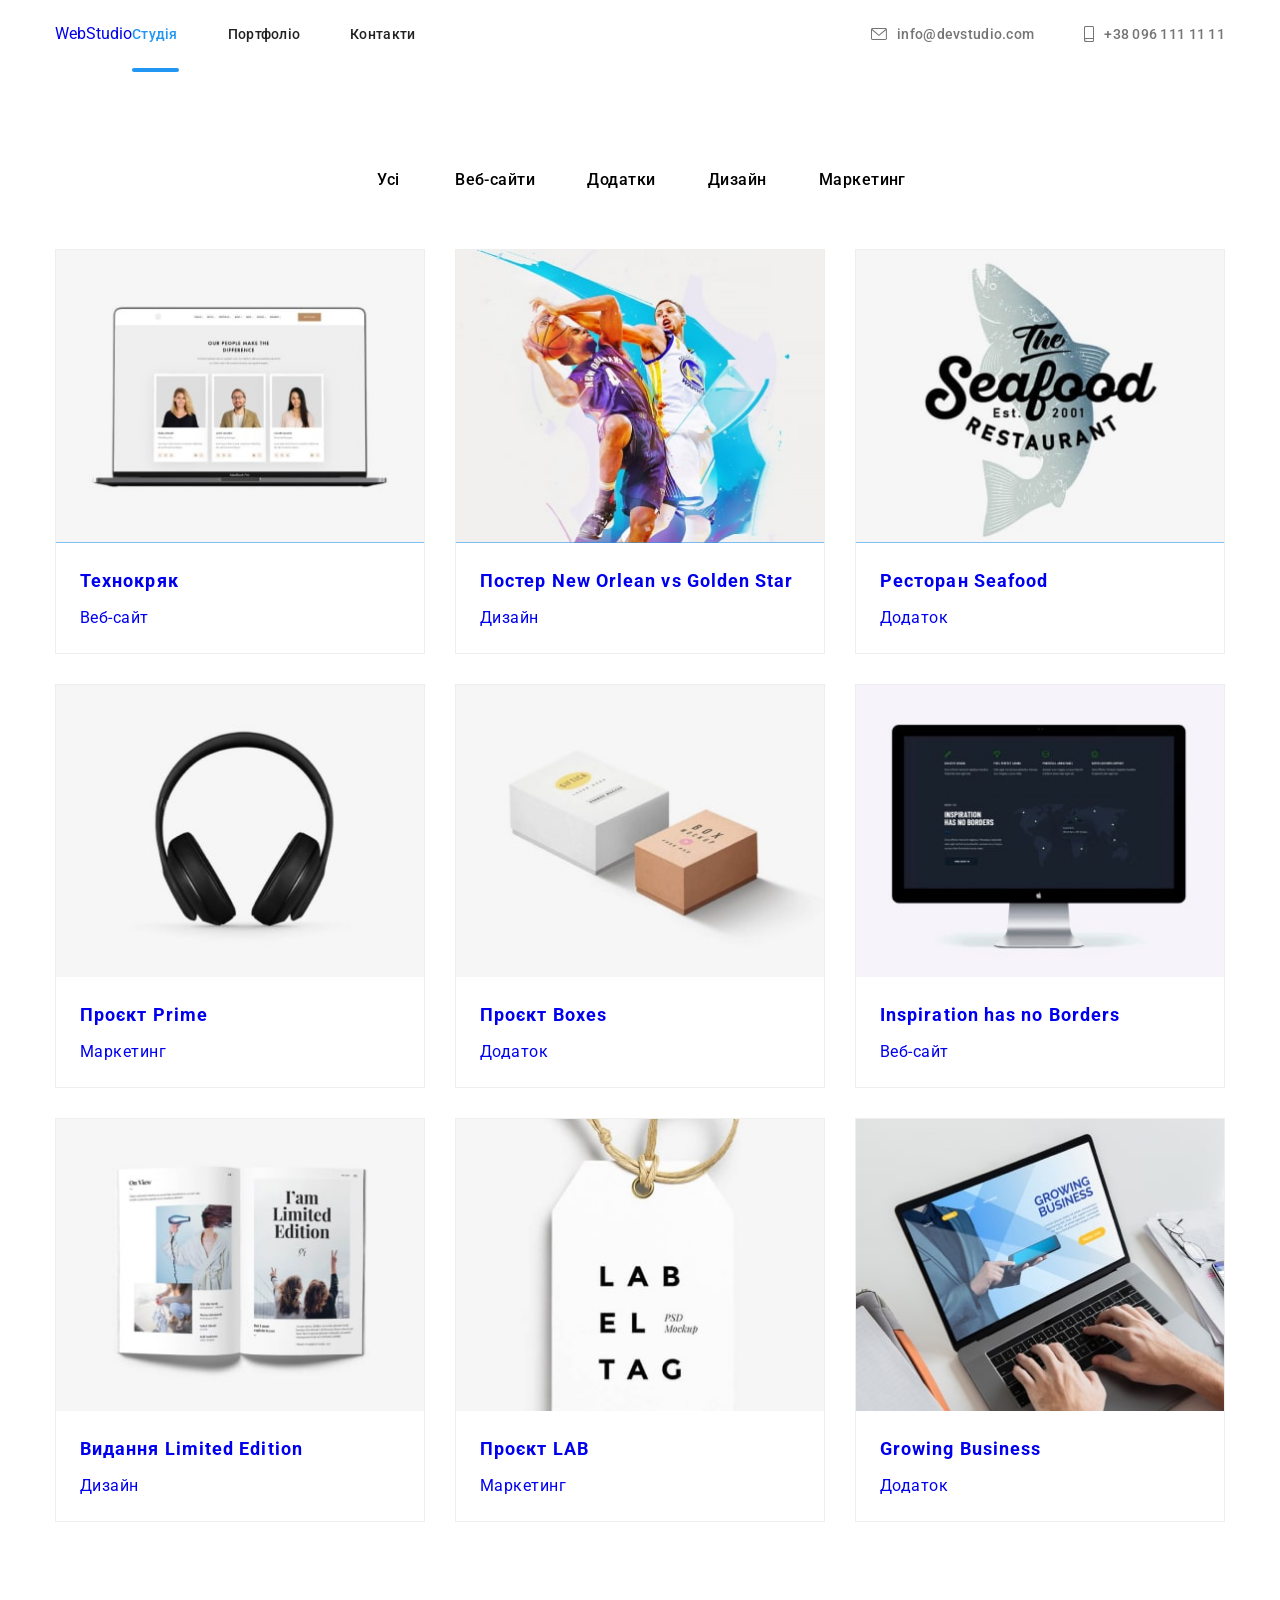
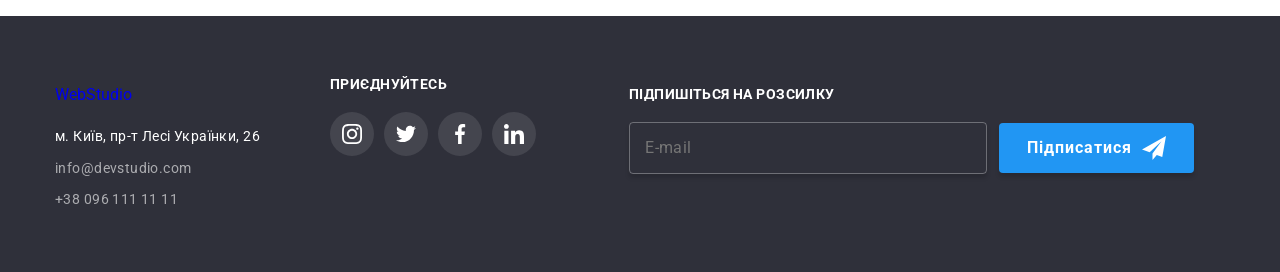
==== commit 4b5394f5: "27.03.24 finish" ====
--- a/portfolio.html
+++ b/portfolio.html
@@ -22,16 +22,17 @@
 	</head>
 	<body>
 		<header class="header">
-			<div class="container">
+			<div class="container header__container">
 				<a href="./index.html" class="link logo">
-					<span class="logo__accent">Web</span>Studio</a>
+					<span class="logo__accent">Web</span>Studio
+				</a>
 				<nav class="nav">
 					<ul class="list nav__list">
 						<li class="nav__item">
-							<a href="./index.html" class="nav__link">Студія</a>
+							<a href="./index.html" class="nav__link nav__link--current">Студія</a>
 						</li>
 						<li class="nav__item">
-							<a href="./portfolio.html" class="nav__link nav__link--current">Портфоліо</a>
+							<a href="./portfolio.html" class="nav__link">Портфоліо</a>
 						</li>
 						<li class="nav__item">
 							<a href="" class="nav__link">Контакти</a>
@@ -62,7 +63,7 @@
 			<section class="projects">
 				<div class="container">
 					<h2 class="visually-hidden">Фільтри</h2>
-					<ul class="list filters__list">
+					<ul class="list filters">
 						<li class="filters__item">
 							<button type="button" class="filters__btn">Усі</button>
 						</li>
@@ -82,10 +83,10 @@
 					<ul class="list projects__list">
 						<li class="projects__item">
 							<a href="" class="link projects__link">
-								<div class="wrapper__image">
+								<div class="projects__wrapper-image">
 									<img src="./images/portfolio_img1.jpg" alt="laptop" class="projects__img" />
 									<div class="projects__overlay">
-										<p class="projects__text">
+										<p class="projects__overlay-text">
 											Ресурс пропонує комплексні пропозиції з різним рівнем функціоналу та сервісів. Все це дозволить
 											відвідувачу отримати вичерпні відомості про компанію чи приватну особу.
 										</p>
@@ -93,16 +94,16 @@
 								</div>
 								<div class="projects__wrapper">
 									<h3 class="projects__subtitle">Технокряк</h3>
-									<p class="wrapper__text">Веб-сайт</p>
-								</div>
-							</a>
-						</li>
-						<li class="projects__item">
-							<a href="" class="link projects__link">
-								<div class="wrapper__image">
+									<p class="projects__text">Веб-сайт</p>
+								</div>
+							</a>
+						</li>
+						<li class="projects__item">
+							<a href="" class="link projects__link">
+								<div class="projects__wrapper-image">
 									<img src="./images/portfolio_img2.jpg" alt="basketball" class="projects__img" />
 									<div class="projects__overlay">
-										<p class="projects__text">
+										<p class="projects__overlay-text">
 											Ресурс пропонує комплексні пропозиції з різним рівнем функціоналу та сервісів. Все це дозволить
 											відвідувачу отримати вичерпні відомості про компанію чи приватну особу.
 										</p>
@@ -110,16 +111,16 @@
 								</div>
 								<div class="projects__wrapper">
 									<h3 class="projects__subtitle">Постер New Orlean vs Golden Star</h3>
-									<p class="wrapper__text">Дизайн</p>
-								</div>
-							</a>
-						</li>
-						<li class="projects__item">
-							<a href="" class="link projects__link">
-								<div class="wrapper__image">
+									<p class="projects__text">Дизайн</p>
+								</div>
+							</a>
+						</li>
+						<li class="projects__item">
+							<a href="" class="link projects__link">
+								<div class="projects__wrapper-image">
 									<img src="./images/portfolio_img3.jpg" alt="restaurant" class="projects__img" />
 									<div class="projects__overlay">
-										<p class="projects__text">
+										<p class="projects__overlay-text">
 											Ресурс пропонує комплексні пропозиції з різним рівнем функціоналу та сервісів. Все це дозволить
 											відвідувачу отримати вичерпні відомості про компанію чи приватну особу.
 										</p>
@@ -127,16 +128,16 @@
 								</div>
 								<div class="projects__wrapper">
 									<h3 class="projects__subtitle">Ресторан Seafood</h3>
-									<p class="wrapper__text">Додаток</p>
-								</div>
-							</a>
-						</li>
-						<li class="projects__item">
-							<a href="" class="link projects__link">
-								<div class="wrapper__image">
+									<p class="projects__text">Додаток</p>
+								</div>
+							</a>
+						</li>
+						<li class="projects__item">
+							<a href="" class="link projects__link">
+								<div class="projects__wrapper-image">
 									<img src="./images/portfolio_img4.jpg" alt="headphones" class="projects__img" />
 									<div class="projects__overlay">
-										<p class="projects__text">
+										<p class="projects__overlay-text">
 											Ресурс пропонує комплексні пропозиції з різним рівнем функціоналу та сервісів. Все це дозволить
 											відвідувачу отримати вичерпні відомості про компанію чи приватну особу.
 										</p>
@@ -144,16 +145,16 @@
 								</div>
 								<div class="projects__wrapper">
 									<h3 class="projects__subtitle">Проєкт Prime</h3>
-									<p class="wrapper__text">Маркетинг</p>
-								</div>
-							</a>
-						</li>
-						<li class="projects__item">
-							<a href="" class="link projects__link">
-								<div class="wrapper__image">
+									<p class="projects__text">Маркетинг</p>
+								</div>
+							</a>
+						</li>
+						<li class="projects__item">
+							<a href="" class="link projects__link">
+								<div class="projects__wrapper-image">
 									<img src="./images/portfolio_img5.jpg" alt="package" class="projects__img" />
 									<div class="projects__overlay">
-										<p class="projects__text">
+										<p class="projects__overlay-text">
 											Ресурс пропонує комплексні пропозиції з різним рівнем функціоналу та сервісів. Все це дозволить
 											відвідувачу отримати вичерпні відомості про компанію чи приватну особу.
 										</p>
@@ -161,16 +162,16 @@
 								</div>
 								<div class="projects__wrapper">
 									<h3 class="projects__subtitle">Проєкт Boxes</h3>
-									<p class="wrapper__text">Додаток</p>
-								</div>
-							</a>
-						</li>
-						<li class="projects__item">
-							<a href="" class="link projects__link">
-								<div class="wrapper__image">
+									<p class="projects__text">Додаток</p>
+								</div>
+							</a>
+						</li>
+						<li class="projects__item">
+							<a href="" class="link projects__link">
+								<div class="projects__wrapper-image">
 									<img src="./images/portfolio_img6.jpg" alt="computer" class="projects__img" />
 									<div class="projects__overlay">
-										<p class="projects__text">
+										<p class="projects__overlay-text">
 											Ресурс пропонує комплексні пропозиції з різним рівнем функціоналу та сервісів. Все це дозволить
 											відвідувачу отримати вичерпні відомості про компанію чи приватну особу.
 										</p>
@@ -178,16 +179,16 @@
 								</div>
 								<div class="projects__wrapper">
 									<h3 class="projects__subtitle">Inspiration has no Borders</h3>
-									<p class="wrapper__text">Веб-сайт</p>
-								</div>
-							</a>
-						</li>
-						<li class="projects__item">
-							<a href="" class="link projects__link">
-								<div class="wrapper__image">
+									<p class="projects__text">Веб-сайт</p>
+								</div>
+							</a>
+						</li>
+						<li class="projects__item">
+							<a href="" class="link projects__link">
+								<div class="projects__wrapper-image">
 									<img src="./images/portfolio_img7.jpg" alt="book" class="projects__img" />
 									<div class="projects__overlay">
-										<p class="projects__text">
+										<p class="projects__overlay-text">
 											Ресурс пропонує комплексні пропозиції з різним рівнем функціоналу та сервісів. Все це дозволить
 											відвідувачу отримати вичерпні відомості про компанію чи приватну особу.
 										</p>
@@ -195,16 +196,16 @@
 								</div>
 								<div class="projects__wrapper">
 									<h3 class="projects__subtitle">Видання Limited Edition</h3>
-									<p class="wrapper__text">Дизайн</p>
-								</div>
-							</a>
-						</li>
-						<li class="projects__item">
-							<a href="" class="link projects__link">
-								<div class="wrapper__image">
+									<p class="projects__text">Дизайн</p>
+								</div>
+							</a>
+						</li>
+						<li class="projects__item">
+							<a href="" class="link projects__link">
+								<div class="projects__wrapper-image">
 									<img src="./images/portfolio_img8.jpg" alt="decoration" class="projects__img" />
 									<div class="projects__overlay">
-										<p class="projects__text">
+										<p class="projects__overlay-text">
 											Ресурс пропонує комплексні пропозиції з різним рівнем функціоналу та сервісів. Все це дозволить
 											відвідувачу отримати вичерпні відомості про компанію чи приватну особу.
 										</p>
@@ -212,16 +213,16 @@
 								</div>
 								<div class="projects__wrapper">
 									<h3 class="projects__subtitle">Проєкт LAB</h3>
-									<p class="wrapper__text">Маркетинг</p>
-								</div>
-							</a>
-						</li>
-						<li class="projects__item">
-							<a href="" class="link projects__link">
-								<div class="wrapper__image">
+									<p class="projects__text">Маркетинг</p>
+								</div>
+							</a>
+						</li>
+						<li class="projects__item">
+							<a href="" class="link projects__link">
+								<div class="projects__wrapper-image">
 									<img src="./images/portfolio_img9.jpg" alt="laptop" class="projects__img" />
 									<div class="projects__overlay">
-										<p class="projects__text">
+										<p class="projects__overlay-text">
 											Ресурс пропонує комплексні пропозиції з різним рівнем функціоналу та сервісів. Все це дозволить
 											відвідувачу отримати вичерпні відомості про компанію чи приватну особу.
 										</p>
@@ -229,7 +230,7 @@
 								</div>
 								<div class="projects__wrapper">
 									<h3 class="projects__subtitle">Growing Business</h3>
-									<p class="wrapper__text">Додаток</p>
+									<p class="projects__text">Додаток</p>
 								</div>
 							</a>
 						</li>
@@ -239,9 +240,9 @@
 		</main>
 		<footer class="footer">
 			<div class="container">
-				<div class="footer__div">
-					<a href="./index.html" class="link footer__logo">
-						<span class="footer__accent">Web</span>Studio</a>
+				<div class="footer__div-address">
+					<a href="./index.html" class="link logo footer__logo">
+						<span class="logo__accent">Web</span>Studio</a>
 					<address class="address">
 						<a href="https://goo.gl/maps/gxwUuq6DSH6itYMH8" target="_blank" class="address__link">
 							м. Київ, пр-т Лесі Українки, 26
@@ -252,43 +253,43 @@
 						<a href="tel:+380961111111" class="address__link">+38 096 111 11 11</a>
 					</address>
 				</div>
-				<div class="social__div">
-					<p class="social__text">Приєднуйтесь</p>
-					<ul class="list social__list">
-						<li class="social__item">
-							<a href="https://www.instagram.com" class="social__link">
-								<svg width="20" height="20" class="social__icon">
+				<div class="footer-social">
+					<p class="footer-social__text">Приєднуйтесь</p>
+					<ul class="list footer-social__list">
+						<li class="footer-social__item">
+							<a href="https://www.instagram.com" class="footer-social__link">
+								<svg width="20" height="20" class="footer-social__icon">
 									<use href="./images/symbol-defs.svg#icon-instagram"></use>
 								</svg>
 							</a>
 						</li>
-						<li class="social__item">
-							<a href="https://twitter.com/?lang=ru" class="social__link">
-								<svg width="20" height="20" class="social__icon">
+						<li class="footer-social__item">
+							<a href="https://twitter.com/?lang=ru" class="footer-social__link">
+								<svg width="20" height="20" class="footer-social__icon">
 									<use href="./images/symbol-defs.svg#icon-twitter"></use>
 								</svg>
 							</a>
 						</li>
-						<li class="social__item">
-							<a href="https://de-de.facebook.com" class="social__link">
-								<svg width="20" height="20" class="social__icon">
+						<li class="footer-social__item">
+							<a href="https://de-de.facebook.com" class="footer-social__link">
+								<svg width="20" height="20" class="footer-social__icon">
 									<use href="./images/symbol-defs.svg#icon-facebook"></use>
 								</svg>
 							</a>
 						</li>
-						<li class="social__item">
-							<a href="https://www.linkedin.com" class="social__link">
-								<svg width="20" height="20" class="social__icon">
+						<li class="footer-social__item">
+							<a href="https://www.linkedin.com" class="footer-social__link">
+								<svg width="20" height="20" class="footer-social__icon">
 									<use href="./images/symbol-defs.svg#icon-linkedin"></use>
 								</svg>
 							</a>
 						</li>
 					</ul>
 				</div>
-				<div class="footer__div">
-					<p class="footer__text">Підпишіться на розсилку</p>
-					<form class="footer__form">
-						<input type="email" name="email" placeholder="E-mail" class="footer__input" />
+				<div class="footer-div-form">
+					<p class="footer-div-form__text">Підпишіться на розсилку</p>
+					<form class="footer-div-form__form">
+						<input type="email" name="email" placeholder="E-mail" class="footer-div-form__input" />
 						<button type="submit" class="footer__btn">Підписатися</button>
 					</form>
 				</div>
--- a/css/main.min.css
+++ b/css/main.min.css
@@ -1 +1 @@
-body{font-family:Roboto}h1,h2,h3,h4,p{margin-top:0;margin-bottom:0}ul{margin-top:0;margin-bottom:0;padding-left:0}img{display:block;max-width:100%;height:auto}.list{list-style:none;padding:0}.link{text-decoration:none}.visually-hidden{position:absolute;width:1px;height:1px;margin:-1px;border:0;padding:0;white-space:nowrap;-webkit-clip-path:inset(100%);clip-path:inset(100%);clip:rect(0 0 0 0);overflow:hidden}.container{width:1200px;margin:0 auto;padding:0 15px}.header{padding-top:25px;padding-bottom:24px}.header__container{display:-webkit-box;display:-ms-flexbox;display:flex;-webkit-box-align:center;-ms-flex-align:center;align-items:center}.logo{font-family:Raleway;font-size:26px;letter-spacing:.78px;margin-right:93px;color:#000}.logo__accent{color:#2196f3}.nav__list{display:-webkit-box;display:-ms-flexbox;display:flex;gap:50px}.nav__link{color:#212121;font-size:14px;font-weight:500;letter-spacing:.28px;text-decoration:none;position:relative;-webkit-transition:color 250ms cubic-bezier(0.4, 0, 0.2, 1);transition:color 250ms cubic-bezier(0.4, 0, 0.2, 1)}.nav__link:hover,.nav__link:focus{color:#2196f3}.nav__link--current{color:#2196f3}.nav__link--current:hover::after{-webkit-transform:scale(1.2);-ms-transform:scale(1.2);transform:scale(1.2)}.nav__link--current::after{content:"";display:block;width:102%;height:4px;background-color:#2196f3;border-radius:4px;position:absolute;bottom:0;top:42px;-webkit-transition:-webkit-transform 250ms cubic-bezier(0.4, 0, 0.2, 1);transition:-webkit-transform 250ms cubic-bezier(0.4, 0, 0.2, 1);transition:transform 250ms cubic-bezier(0.4, 0, 0.2, 1);transition:transform 250ms cubic-bezier(0.4, 0, 0.2, 1), -webkit-transform 250ms cubic-bezier(0.4, 0, 0.2, 1)}.contact{display:-webkit-box;display:-ms-flexbox;display:flex;gap:50px;margin-left:auto}.contact__link{display:-webkit-box;display:-ms-flexbox;display:flex;-webkit-box-align:center;-ms-flex-align:center;align-items:center;color:#757575;font-size:14px;font-weight:500;letter-spacing:.28px;text-decoration:none;display:flex;gap:10px;align-items:center;-webkit-transition:color 250ms cubic-bezier(0.4, 0, 0.2, 1);transition:color 250ms cubic-bezier(0.4, 0, 0.2, 1)}.contact__link:hover,.contact__link:focus{color:#2196f3}.contact__icon{fill:#757575;-webkit-transition:fill 250ms cubic-bezier(0.4, 0, 0.2, 1);transition:fill 250ms cubic-bezier(0.4, 0, 0.2, 1)}.contact-item-link:hover .contact-item-icon,.contact-item-link:focus .contact-item-icon{fill:#2196f3}.hero{padding-top:200px;padding-bottom:200px;background-image:-webkit-gradient(linear, left top, left bottom, from(rgba(47, 48, 58, 0.4)), to(rgba(47, 48, 58, 0.4))),url(../images/hero_background.jpg);background-image:linear-gradient(rgba(47, 48, 58, 0.4), rgba(47, 48, 58, 0.4)),url(../images/hero_background.jpg);background-repeat:no-repeat}.hero__title{color:#fff;text-align:center;font-size:44px;font-weight:900;line-height:1.36;letter-spacing:2.64px;text-transform:uppercase;margin-bottom:30px}.advantages{padding-top:94px;padding-bottom:94px}.advantages__list{display:-webkit-box;display:-ms-flexbox;display:flex;gap:30px}.advantages__item{-ms-flex-preferred-size:calc(100% - 22.5px);flex-basis:calc(100% - 22.5px)}.advantages__item::before{content:"";width:270px;height:120px;border-radius:6px;background-color:#f5f4fa;display:block;margin-bottom:30px;background-image:url(../images/badges_1.svg);background-repeat:no-repeat;background-position:center}.advantages__item:nth-child(2)::before{background-image:url(../images/badges_2.svg)}.advantages__item:nth-child(3)::before{background-image:url(../images/badges_3.svg)}.advantages__item:nth-child(4)::before{background-image:url(../images/badges_4.svg)}.advantages__subtitle{color:#212121;font-size:14px;letter-spacing:.42px;margin-bottom:10px}.advantages__text{color:#757575;font-size:14px;line-height:1.71;letter-spacing:.42px}.performance{padding-bottom:94px}.performance__title{color:#212121;text-align:center;font-size:36px;letter-spacing:1.08px;margin-bottom:50px}.performance__list{display:-webkit-box;display:-ms-flexbox;display:flex;-webkit-box-pack:justify;-ms-flex-pack:justify;justify-content:space-between}.performance__item{position:relative}.performance__text{color:#fff;font-size:14px;letter-spacing:.42px;text-transform:uppercase;background:rgba(47,48,58,.8);position:absolute;text-align:center;width:370px;padding:27px 0;bottom:0px}.workers{padding-top:94px;padding-bottom:94px;background:#f5f4fa}.workers__title{color:#212121;text-align:center;font-size:36px;line-height:normal;letter-spacing:1.08px;margin-bottom:50px}.workers__list{display:-webkit-box;display:-ms-flexbox;display:flex;-webkit-box-pack:center;-ms-flex-pack:center;justify-content:center;gap:30px}.workers__item{background-color:#fff;border-radius:4px;-webkit-box-shadow:0px 2px 1px 0px rgba(0,0,0,.2),0px 1px 1px 0px rgba(0,0,0,.14),0px 1px 3px 0px rgba(0,0,0,.12);box-shadow:0px 2px 1px 0px rgba(0,0,0,.2),0px 1px 1px 0px rgba(0,0,0,.14),0px 1px 3px 0px rgba(0,0,0,.12)}.workers__wrapper{padding-top:30px;padding-bottom:30px}.workers__subtitle{color:#212121;text-align:center;font-size:16px;font-weight:500;line-height:normal;letter-spacing:.48px;margin-bottom:10px}.workers__text{color:#757575;text-align:center;line-height:normal;letter-spacing:.48px}.workers-icon-list{display:-webkit-box;display:-ms-flexbox;display:flex;-webkit-box-pack:center;-ms-flex-pack:center;justify-content:center;gap:10px;padding-top:16px}.workers-icon-item{display:-webkit-box;display:-ms-flexbox;display:flex;-ms-flex-pack:distribute;justify-content:space-around}.workers-icon-link{display:-webkit-box;display:-ms-flexbox;display:flex;width:44px;height:44px;-webkit-box-align:center;-ms-flex-align:center;align-items:center;-webkit-box-pack:center;-ms-flex-pack:center;justify-content:center;border-radius:50%;-webkit-transition:background-color 250ms cubic-bezier(0.4, 0, 0.2, 1);transition:background-color 250ms cubic-bezier(0.4, 0, 0.2, 1)}.workers-icon-link:hover{background-color:#2196f3}.workers-soc-icon{fill:#afb1b8;-webkit-transition:fill 250ms cubic-bezier(0.4, 0, 0.2, 1);transition:fill 250ms cubic-bezier(0.4, 0, 0.2, 1)}.workers-icon-link:hover .workers-soc-icon{fill:#fff}.company{padding-top:94px;padding-bottom:94px}.company__subtitle{color:#212121;text-align:center;font-size:36px;font-weight:700;line-height:normal;letter-spacing:1.08px;margin-bottom:50px}.company__list{display:-webkit-box;display:-ms-flexbox;display:flex;gap:30px}.company__link{display:-webkit-box;display:-ms-flexbox;display:flex;border-radius:4px;border:1px solid #afb1b8;padding-top:16px;padding-bottom:16px;padding-right:32px;padding-left:32px;-webkit-transition:border 250ms cubic-bezier(0.4, 0, 0.2, 1);transition:border 250ms cubic-bezier(0.4, 0, 0.2, 1)}.company__link:hover,.company__link:focus{border:1px solid #2196f3}.company__icon{fill:#afb1b8;-webkit-transition:fill 250ms cubic-bezier(0.4, 0, 0.2, 1);transition:fill 250ms cubic-bezier(0.4, 0, 0.2, 1)}.company__link:hover .company__icon{fill:#2196f3}.company__link:focus .company__icon{fill:#2196f3}.footer{background:#2f303a;padding-top:60px;padding-bottom:60px}.footer__logo{color:#fff;font-family:Raleway;font-size:26px;letter-spacing:.78px;margin-bottom:20px}.footer__accent{color:#2196f3}.address{font-style:normal}.address__link{color:rgba(255,255,255,.6);font-size:14px;line-height:1.71;letter-spacing:.42px;text-decoration:none;margin-bottom:8px;display:inline-block;margin-right:70px;-webkit-transition:color 250ms cubic-bezier(0.4, 0, 0.2, 1);transition:color 250ms cubic-bezier(0.4, 0, 0.2, 1)}.address__link:hover,.address__link:focus{color:#2196f3}.address__link:last-child{margin-bottom:0}.address__link:first-child{color:#fff;margin-top:20px}.footer .container{display:-webkit-box;display:-ms-flexbox;display:flex}.footer__div{padding-top:10px}.social__div{padding-top:15px}.social__text{color:#fff;font-size:14px;font-weight:700;line-height:normal;letter-spacing:.42px;text-transform:uppercase;margin-bottom:20px}.social__icon{fill:#fff}.social__link{border-radius:50%;padding:12px;display:-webkit-box;display:-ms-flexbox;display:flex;-webkit-box-align:center;-ms-flex-align:center;align-items:center;background-color:rgba(255,255,255,.1);-webkit-box-pack:center;-ms-flex-pack:center;justify-content:center;width:44px;height:44px;-webkit-transition:background-color 250ms cubic-bezier(0.4, 0, 0.2, 1);transition:background-color 250ms cubic-bezier(0.4, 0, 0.2, 1)}.social__link:hover,.social__link:focus{background-color:#2196f3;cursor:pointer}.social__list{display:-webkit-box;display:-ms-flexbox;display:flex;-webkit-box-pack:center;-ms-flex-pack:center;justify-content:center;gap:10px}.footer__form{display:-webkit-box;display:-ms-flexbox;display:flex;-webkit-box-align:center;-ms-flex-align:center;align-items:center;gap:12px}.footer__text{color:#fff;font-size:14px;font-weight:700;line-height:normal;letter-spacing:.42px;text-transform:uppercase;margin-bottom:20px}.footer__input{color:rgba(255,255,255,.6);line-height:20px;letter-spacing:.48px;background:rgba(0,0,0,0);border-radius:4px;border:1px solid rgba(255,255,255,.3);-webkit-box-shadow:0px 4px 4px 0px rgba(0,0,0,.15);box-shadow:0px 4px 4px 0px rgba(0,0,0,.15);padding:15px;width:358px;-webkit-transition:border-color 250ms cubic-bezier(0.4, 0, 0.2, 1);transition:border-color 250ms cubic-bezier(0.4, 0, 0.2, 1)}.footer__input:hover,.footer__input:focus{border-color:#2196f3;outline:none}.footer__div{margin-left:93px;padding-top:10px}.backdrop{position:fixed;top:0;left:0;width:100%;height:100%;background-color:rgba(0,0,0,.2);opacity:1;-webkit-transition:opacity 250ms cubic-bezier(0.4, 0, 0.2, 1);transition:opacity 250ms cubic-bezier(0.4, 0, 0.2, 1)}.backdrop.is-hidden{opacity:0;pointer-events:none}.no-scroll{overflow:hidden}.backdrop.is-hidden .modal{-webkit-transform:translate(-50%, -50%) scale(0);-ms-transform:translate(-50%, -50%) scale(0);transform:translate(-50%, -50%) scale(0)}.modal{position:absolute;top:50%;left:50%;min-width:528px;min-height:581px;padding:40px;background-color:#fff;-webkit-transform:translate(-50%, -50%) scale(1);-ms-transform:translate(-50%, -50%) scale(1);transform:translate(-50%, -50%) scale(1);-webkit-transition:-webkit-transform 250ms cubic-bezier(0.4, 0, 0.2, 1);transition:-webkit-transform 250ms cubic-bezier(0.4, 0, 0.2, 1);transition:transform 250ms cubic-bezier(0.4, 0, 0.2, 1);transition:transform 250ms cubic-bezier(0.4, 0, 0.2, 1), -webkit-transform 250ms cubic-bezier(0.4, 0, 0.2, 1);border-radius:4px;-webkit-box-shadow:0px 2px 1px 0px rgba(0,0,0,.2),0px 1px 1px 0px rgba(0,0,0,.14),0px 1px 3px 0px rgba(0,0,0,.12);box-shadow:0px 2px 1px 0px rgba(0,0,0,.2),0px 1px 1px 0px rgba(0,0,0,.14),0px 1px 3px 0px rgba(0,0,0,.12)}.modal__svg{-webkit-transition:fill 250ms cubic-bezier(0.4, 0, 0.2, 1);transition:fill 250ms cubic-bezier(0.4, 0, 0.2, 1)}.modal__svg:hover,.modal__svg:focus{fill:#2196f3}.modal__text{color:#212121;text-align:center;font-size:20px;font-weight:700;line-height:normal;letter-spacing:.6px;margin-bottom:12px}.modal__label{display:-webkit-box;display:-ms-flexbox;display:flex;-webkit-box-orient:vertical;-webkit-box-direction:normal;-ms-flex-direction:column;flex-direction:column;color:#757575;font-size:12px;line-height:normal;letter-spacing:.12px;position:relative;margin-top:10px}.modal__label:first-child{margin-top:0}.modal__input{border-radius:4px;border:1px solid rgba(33,33,33,.2);padding:12px 0 12px 42px;width:100%;margin-top:4px;outline:none;-webkit-transition:border-color 250ms cubic-bezier(0.4, 0, 0.2, 1);transition:border-color 250ms cubic-bezier(0.4, 0, 0.2, 1)}.modal__message{color:rgba(117,117,117,.5);line-height:normal;letter-spacing:.12px;padding:12px 16px 12px 16px;border-radius:4px;border:1px solid rgba(33,33,33,.2);padding-top:12px;padding-left:16px;width:448px;height:120px;resize:none;margin-top:4px;-webkit-transition:border-color 250ms cubic-bezier(0.4, 0, 0.2, 1);transition:border-color 250ms cubic-bezier(0.4, 0, 0.2, 1)}.modal__input:hover,.modal__message:focus .modal__input:focus,.modal__message:hover{border-color:#2196f3}.modal__svg{position:absolute;display:-webkit-box;display:-ms-flexbox;display:flex;-webkit-box-align:center;-ms-flex-align:center;align-items:center;bottom:11px;left:12px;-webkit-transition:fill 250ms cubic-bezier(0.4, 0, 0.2, 1);transition:fill 250ms cubic-bezier(0.4, 0, 0.2, 1)}.modal__input:hover+.modal__svg,.modal__input:focus+.modal__svg{fill:#2196f3}.modal__label{color:#757575;display:-webkit-box;display:-ms-flexbox;display:flex;-webkit-box-align:center;-ms-flex-align:center;align-items:center;-webkit-box-pack:center;-ms-flex-pack:center;justify-content:center;font-size:14px;line-height:24px;letter-spacing:.42px;margin-top:20px;margin-bottom:30px;gap:8px}.modal__link{color:#2196f3;letter-spacing:.42px;text-decoration-line:underline}.projects{padding-top:94px;padding-bottom:94px}.filters__list{display:-webkit-box;display:-ms-flexbox;display:flex;gap:8px;-webkit-box-pack:center;-ms-flex-pack:center;justify-content:center;margin-bottom:50px}.filters__btn{min-width:73px;padding:6px 22px;border-radius:4px;background:var(--main-color);color:var(--add-color);font-weight:500;line-height:1.62;letter-spacing:.48px;border:none;-webkit-transition:background 250ms cubic-bezier(0.4, 0, 0.2, 1),color 250ms cubic-bezier(0.4, 0, 0.2, 1),-webkit-box-shadow 250ms cubic-bezier(0.4, 0, 0.2, 1);transition:background 250ms cubic-bezier(0.4, 0, 0.2, 1),color 250ms cubic-bezier(0.4, 0, 0.2, 1),-webkit-box-shadow 250ms cubic-bezier(0.4, 0, 0.2, 1);transition:background 250ms cubic-bezier(0.4, 0, 0.2, 1),color 250ms cubic-bezier(0.4, 0, 0.2, 1),box-shadow 250ms cubic-bezier(0.4, 0, 0.2, 1);transition:background 250ms cubic-bezier(0.4, 0, 0.2, 1),color 250ms cubic-bezier(0.4, 0, 0.2, 1),box-shadow 250ms cubic-bezier(0.4, 0, 0.2, 1),-webkit-box-shadow 250ms cubic-bezier(0.4, 0, 0.2, 1)}.filters__btn:hover{background:var(--accent-color);color:var(--white);cursor:pointer;-webkit-box-shadow:0px 2px 2px 0px rgba(0,0,0,.12),0px 1px 2px 0px rgba(0,0,0,.08),0px 3px 1px 0px rgba(0,0,0,.1);box-shadow:0px 2px 2px 0px rgba(0,0,0,.12),0px 1px 2px 0px rgba(0,0,0,.08),0px 3px 1px 0px rgba(0,0,0,.1)}.projects__list{display:-webkit-box;display:-ms-flexbox;display:flex;-ms-flex-wrap:wrap;flex-wrap:wrap;-webkit-box-pack:center;-ms-flex-pack:center;justify-content:center;gap:30px}.projects__item{-ms-flex-preferred-size:calc((100% - 60px)/3);flex-basis:calc((100% - 60px)/3)}.projects__item:hover,.projects__overlay{-webkit-transform:translateY(0);-ms-transform:translateY(0);transform:translateY(0)}.wrapper__image{position:relative;overflow:hidden}.projects__overlay{position:absolute;-webkit-transform:translateY(100%);-ms-transform:translateY(100%);transform:translateY(100%);top:0;left:0;width:100%;height:100%;padding:63px 24px;background-color:rgba(33,150,243,.9);-webkit-transition:-webkit-transform 250ms ease;transition:-webkit-transform 250ms ease;transition:transform 250ms ease;transition:transform 250ms ease, -webkit-transform 250ms ease}.projects__text{color:var(--white);font-size:18px;line-height:28px;letter-spacing:3%}.projects__link:hover .projects__overlay{-webkit-transform:translateX(0);-ms-transform:translateX(0);transform:translateX(0)}.projects__link{display:block;border:1px solid #eee;background:var(--white);-webkit-transition:-webkit-box-shadow 250ms cubic-bezier(0.4, 0, 0.2, 1);transition:-webkit-box-shadow 250ms cubic-bezier(0.4, 0, 0.2, 1);transition:box-shadow 250ms cubic-bezier(0.4, 0, 0.2, 1);transition:box-shadow 250ms cubic-bezier(0.4, 0, 0.2, 1), -webkit-box-shadow 250ms cubic-bezier(0.4, 0, 0.2, 1)}.projects__link:hover,.projects__link:focus{-webkit-box-shadow:1px 4px 6px 0px rgba(0,0,0,.16),0px 4px 4px 0px rgba(0,0,0,.06),0px 1px 1px 0px rgba(0,0,0,.12);box-shadow:1px 4px 6px 0px rgba(0,0,0,.16),0px 4px 4px 0px rgba(0,0,0,.06),0px 1px 1px 0px rgba(0,0,0,.12)}.projects__wrapper{padding:20px 24px}.projects__subtitle{color:var(--add-color);font-size:18px;line-height:2;letter-spacing:1.08px;margin-bottom:4px}.projects__text{color:var(--add-gray);line-height:1.87;letter-spacing:.48px}.footer__btn{color:#fff;display:-webkit-box;display:-ms-flexbox;display:flex;-webkit-box-align:center;-ms-flex-align:center;align-items:center;font-weight:700;line-height:30px;letter-spacing:.96px;border-radius:4px;background:#2196f3;-webkit-box-shadow:0px 4px 4px 0px rgba(0,0,0,.15);box-shadow:0px 4px 4px 0px rgba(0,0,0,.15);border:none;padding-top:10px;padding-bottom:10px;padding-left:28px;gap:10px;padding-right:28px;-webkit-transition:opacity 250ms cubic-bezier(0.4, 0, 0.2, 1);transition:opacity 250ms cubic-bezier(0.4, 0, 0.2, 1)}.footer__btn:hover,.footer__btn:focus{cursor:pointer;opacity:.7}.footer__btn::after{content:"";display:inline-block;height:24px;width:24px;background-image:url(../images/telegram-send.svg);background-repeat:no-repeat;background-position:center}.hero__btn{background:#2196f3;color:#fff;font-weight:700;line-height:1.87;letter-spacing:.96px;display:block;margin:0 auto;padding:10px 32px;border-radius:4px;cursor:pointer;border:none;-webkit-transition:opacity 250ms cubic-bezier(0.4, 0, 0.2, 1);transition:opacity 250ms cubic-bezier(0.4, 0, 0.2, 1)}.hero__btn:hover,.hero__btn:focus{opacity:.9}.modal__btn{border:2px solid rgba(0,0,0,.1019607843);border-radius:50%;padding:6px;display:-webkit-box;display:-ms-flexbox;display:flex;-webkit-box-align:center;-ms-flex-align:center;align-items:center;-webkit-box-pack:center;-ms-flex-pack:center;justify-content:center;position:absolute;background:none;right:8px;top:8px}.modal__submit{color:#fff;font-weight:700;line-height:30px;letter-spacing:.96px;border-radius:4px;background:#2196f3;-webkit-box-shadow:0px 4px 4px 0px rgba(0,0,0,.15);box-shadow:0px 4px 4px 0px rgba(0,0,0,.15);border:none;display:block;margin:0 auto;padding:10px 52px 10px 52px;-webkit-transition:opacity 250ms cubic-bezier(0.4, 0, 0.2, 1);transition:opacity 250ms cubic-bezier(0.4, 0, 0.2, 1)}.modal__submit:hover,.modal__submit:focus{cursor:pointer;opacity:.8}/*# sourceMappingURL=main.min.css.map */+body{font-family:Roboto}h1,h2,h3,h4,p{margin-top:0;margin-bottom:0}ul{margin-top:0;margin-bottom:0;padding-left:0}img{display:block;max-width:100%;height:auto}.list{list-style:none;padding:0}.link{text-decoration:none}.visually-hidden{position:absolute;width:1px;height:1px;margin:-1px;border:0;padding:0;white-space:nowrap;-webkit-clip-path:inset(100%);clip-path:inset(100%);clip:rect(0 0 0 0);overflow:hidden}.container{width:1200px;margin:0 auto;padding:0 15px}.header{padding-top:25px;padding-bottom:24px}.header__container{display:-webkit-box;display:-ms-flexbox;display:flex;-webkit-box-align:center;-ms-flex-align:center;align-items:center}.nav__list{display:-webkit-box;display:-ms-flexbox;display:flex;gap:50px}.nav__link{color:#212121;font-size:14px;font-weight:500;letter-spacing:.28px;text-decoration:none;position:relative;-webkit-transition:color 250ms cubic-bezier(0.4, 0, 0.2, 1);transition:color 250ms cubic-bezier(0.4, 0, 0.2, 1)}.nav__link:hover,.nav__link:focus{color:#2196f3}.nav__link--current{color:#2196f3}.nav__link--current:hover::after{-webkit-transform:scale(1.2);-ms-transform:scale(1.2);transform:scale(1.2)}.nav__link--current::after{content:"";display:block;width:102%;height:4px;background-color:#2196f3;border-radius:4px;position:absolute;bottom:0;top:42px;-webkit-transition:-webkit-transform 250ms cubic-bezier(0.4, 0, 0.2, 1);transition:-webkit-transform 250ms cubic-bezier(0.4, 0, 0.2, 1);transition:transform 250ms cubic-bezier(0.4, 0, 0.2, 1);transition:transform 250ms cubic-bezier(0.4, 0, 0.2, 1), -webkit-transform 250ms cubic-bezier(0.4, 0, 0.2, 1)}.contact{display:-webkit-box;display:-ms-flexbox;display:flex;gap:50px;margin-left:auto}.contact__link{display:-webkit-box;display:-ms-flexbox;display:flex;-webkit-box-align:center;-ms-flex-align:center;align-items:center;color:#757575;font-size:14px;font-weight:500;letter-spacing:.28px;text-decoration:none;display:flex;gap:10px;align-items:center;-webkit-transition:color 250ms cubic-bezier(0.4, 0, 0.2, 1);transition:color 250ms cubic-bezier(0.4, 0, 0.2, 1)}.contact__link:hover,.contact__link:focus{color:#2196f3}.contact__icon{fill:#757575;-webkit-transition:fill 250ms cubic-bezier(0.4, 0, 0.2, 1);transition:fill 250ms cubic-bezier(0.4, 0, 0.2, 1)}.contact-item-link:hover .contact-item-icon,.contact-item-link:focus .contact-item-icon{fill:#2196f3}.hero{padding-top:200px;padding-bottom:200px;background-image:-webkit-gradient(linear, left top, left bottom, from(rgba(47, 48, 58, 0.4)), to(rgba(47, 48, 58, 0.4))),url(../images/hero_background.jpg);background-image:linear-gradient(rgba(47, 48, 58, 0.4), rgba(47, 48, 58, 0.4)),url(../images/hero_background.jpg);background-repeat:no-repeat}.hero__title{color:#fff;text-align:center;font-size:44px;font-weight:900;line-height:1.36;letter-spacing:2.64px;text-transform:uppercase;margin-bottom:30px}.advantages{padding-top:94px;padding-bottom:94px}.advantages__list{display:-webkit-box;display:-ms-flexbox;display:flex;gap:30px}.advantages__item{-ms-flex-preferred-size:calc(100% - 22.5px);flex-basis:calc(100% - 22.5px)}.advantages__item::before{content:"";width:270px;height:120px;border-radius:6px;background-color:#f5f4fa;display:block;margin-bottom:30px;background-image:url(../images/badges_1.svg);background-repeat:no-repeat;background-position:center}.advantages__item:nth-child(2)::before{background-image:url(../images/badges_2.svg)}.advantages__item:nth-child(3)::before{background-image:url(../images/badges_3.svg)}.advantages__item:nth-child(4)::before{background-image:url(../images/badges_4.svg)}.advantages__subtitle{color:#212121;font-size:14px;letter-spacing:.42px;margin-bottom:10px}.advantages__text{color:#757575;font-size:14px;line-height:1.71;letter-spacing:.42px}.performance{padding-bottom:94px}.performance__title{color:#212121;text-align:center;font-size:36px;letter-spacing:1.08px;margin-bottom:50px}.performance__list{display:-webkit-box;display:-ms-flexbox;display:flex;-webkit-box-pack:justify;-ms-flex-pack:justify;justify-content:space-between}.performance__item{position:relative}.performance__text{color:#fff;font-size:14px;letter-spacing:.42px;text-transform:uppercase;background:rgba(47,48,58,.8);position:absolute;text-align:center;width:370px;padding:27px 0;bottom:0px}.workers{padding-top:94px;padding-bottom:94px;background:#f5f4fa}.workers__title{color:#212121;text-align:center;font-size:36px;line-height:normal;letter-spacing:1.08px;margin-bottom:50px}.workers__list{display:-webkit-box;display:-ms-flexbox;display:flex;-webkit-box-pack:center;-ms-flex-pack:center;justify-content:center;gap:30px}.workers__item{background-color:#fff;border-radius:4px;-webkit-box-shadow:0px 2px 1px 0px rgba(0,0,0,.2),0px 1px 1px 0px rgba(0,0,0,.14),0px 1px 3px 0px rgba(0,0,0,.12);box-shadow:0px 2px 1px 0px rgba(0,0,0,.2),0px 1px 1px 0px rgba(0,0,0,.14),0px 1px 3px 0px rgba(0,0,0,.12)}.workers__wrapper{padding-top:30px;padding-bottom:30px}.workers__subtitle{color:#212121;text-align:center;font-size:16px;font-weight:500;line-height:normal;letter-spacing:.48px;margin-bottom:10px}.workers__text{color:#757575;text-align:center;line-height:normal;letter-spacing:.48px}.workers-icon-list{display:-webkit-box;display:-ms-flexbox;display:flex;-webkit-box-pack:center;-ms-flex-pack:center;justify-content:center;gap:10px;padding-top:16px}.workers-icon-list__item{display:-webkit-box;display:-ms-flexbox;display:flex;-ms-flex-pack:distribute;justify-content:space-around}.workers-icon-list__link{display:-webkit-box;display:-ms-flexbox;display:flex;width:44px;height:44px;-webkit-box-align:center;-ms-flex-align:center;align-items:center;-webkit-box-pack:center;-ms-flex-pack:center;justify-content:center;border-radius:50%;-webkit-transition:background-color 250ms cubic-bezier(0.4, 0, 0.2, 1);transition:background-color 250ms cubic-bezier(0.4, 0, 0.2, 1)}.workers-icon-list__link:hover{background-color:#2196f3}.workers-icon-list__icon{fill:#afb1b8;-webkit-transition:fill 250ms cubic-bezier(0.4, 0, 0.2, 1);transition:fill 250ms cubic-bezier(0.4, 0, 0.2, 1)}.workers-icon-list__link:hover .workers-icon-list__icon{fill:#fff}.company{padding-top:94px;padding-bottom:94px}.company__subtitle{color:#212121;text-align:center;font-size:36px;font-weight:700;line-height:normal;letter-spacing:1.08px;margin-bottom:50px}.company__list{display:-webkit-box;display:-ms-flexbox;display:flex;gap:30px}.company__link{display:-webkit-box;display:-ms-flexbox;display:flex;border-radius:4px;border:1px solid #afb1b8;padding-top:16px;padding-bottom:16px;padding-right:32px;padding-left:32px;-webkit-transition:border 250ms cubic-bezier(0.4, 0, 0.2, 1);transition:border 250ms cubic-bezier(0.4, 0, 0.2, 1)}.company__link:hover,.company__link:focus{border:1px solid #2196f3}.company__icon{fill:#afb1b8;-webkit-transition:fill 250ms cubic-bezier(0.4, 0, 0.2, 1);transition:fill 250ms cubic-bezier(0.4, 0, 0.2, 1)}.company__link:hover .company__icon{fill:#2196f3}.company__link:focus .company__icon{fill:#2196f3}.footer{background:#2f303a;padding-top:60px;padding-bottom:60px}.address{font-style:normal}.address__link{color:rgba(255,255,255,.6);font-size:14px;line-height:1.71;letter-spacing:.42px;text-decoration:none;margin-bottom:8px;display:inline-block;margin-right:70px;-webkit-transition:color 250ms cubic-bezier(0.4, 0, 0.2, 1);transition:color 250ms cubic-bezier(0.4, 0, 0.2, 1)}.address__link:hover,.address__link:focus{color:#2196f3}.address__link:last-child{margin-bottom:0}.address__link:first-child{color:#fff;margin-top:20px}.footer .container{display:-webkit-box;display:-ms-flexbox;display:flex}.footer__div-address{padding-top:10px}.footer-social__div{padding-top:15px}.footer-social__text{color:#fff;font-size:14px;font-weight:700;line-height:normal;letter-spacing:.42px;text-transform:uppercase;margin-bottom:20px}.footer-social__icon{fill:#fff}.footer-social__link{border-radius:50%;padding:12px;display:-webkit-box;display:-ms-flexbox;display:flex;-webkit-box-align:center;-ms-flex-align:center;align-items:center;background-color:rgba(255,255,255,.1);-webkit-box-pack:center;-ms-flex-pack:center;justify-content:center;width:44px;height:44px;-webkit-transition:background-color 250ms cubic-bezier(0.4, 0, 0.2, 1);transition:background-color 250ms cubic-bezier(0.4, 0, 0.2, 1)}.footer-social__link:hover,.footer-social__link:focus{background-color:#2196f3;cursor:pointer}.footer-social__list{display:-webkit-box;display:-ms-flexbox;display:flex;-webkit-box-pack:center;-ms-flex-pack:center;justify-content:center;gap:10px}.footer-div-form__form{display:-webkit-box;display:-ms-flexbox;display:flex;-webkit-box-align:center;-ms-flex-align:center;align-items:center;gap:12px}.footer-div-form__text{color:#fff;font-size:14px;font-weight:700;line-height:normal;letter-spacing:.42px;text-transform:uppercase;margin-bottom:20px}.footer-div-form__input{color:rgba(255,255,255,.6);line-height:20px;letter-spacing:.48px;background:rgba(0,0,0,0);border-radius:4px;border:1px solid rgba(255,255,255,.3);-webkit-box-shadow:0px 4px 4px 0px rgba(0,0,0,.15);box-shadow:0px 4px 4px 0px rgba(0,0,0,.15);padding:15px;width:358px;-webkit-transition:border-color 250ms cubic-bezier(0.4, 0, 0.2, 1);transition:border-color 250ms cubic-bezier(0.4, 0, 0.2, 1)}.footer-div-form__input:hover,.footer-div-form__input:focus{border-color:#2196f3;outline:none}.footer-div-form{margin-left:93px;padding-top:10px}.backdrop{position:fixed;top:0;left:0;width:100%;height:100%;background-color:rgba(0,0,0,.2);opacity:1;-webkit-transition:opacity 250ms cubic-bezier(0.4, 0, 0.2, 1);transition:opacity 250ms cubic-bezier(0.4, 0, 0.2, 1)}.backdrop.is-hidden{opacity:0;pointer-events:none}.no-scroll{overflow:hidden}.backdrop.is-hidden .modal{-webkit-transform:translate(-50%, -50%) scale(0);-ms-transform:translate(-50%, -50%) scale(0);transform:translate(-50%, -50%) scale(0)}.modal{position:absolute;top:50%;left:50%;min-width:528px;min-height:581px;padding:40px;background-color:#fff;-webkit-transform:translate(-50%, -50%) scale(1);-ms-transform:translate(-50%, -50%) scale(1);transform:translate(-50%, -50%) scale(1);-webkit-transition:-webkit-transform 250ms cubic-bezier(0.4, 0, 0.2, 1);transition:-webkit-transform 250ms cubic-bezier(0.4, 0, 0.2, 1);transition:transform 250ms cubic-bezier(0.4, 0, 0.2, 1);transition:transform 250ms cubic-bezier(0.4, 0, 0.2, 1), -webkit-transform 250ms cubic-bezier(0.4, 0, 0.2, 1);border-radius:4px;-webkit-box-shadow:0px 2px 1px 0px rgba(0,0,0,.2),0px 1px 1px 0px rgba(0,0,0,.14),0px 1px 3px 0px rgba(0,0,0,.12);box-shadow:0px 2px 1px 0px rgba(0,0,0,.2),0px 1px 1px 0px rgba(0,0,0,.14),0px 1px 3px 0px rgba(0,0,0,.12)}.modal__svg{-webkit-transition:fill 250ms cubic-bezier(0.4, 0, 0.2, 1);transition:fill 250ms cubic-bezier(0.4, 0, 0.2, 1)}.modal__svg:hover,.modal__svg:focus{fill:#2196f3}.modal__text{color:#212121;text-align:center;font-size:20px;font-weight:700;line-height:normal;letter-spacing:.6px;margin-bottom:12px}.modal__label{display:-webkit-box;display:-ms-flexbox;display:flex;-webkit-box-orient:vertical;-webkit-box-direction:normal;-ms-flex-direction:column;flex-direction:column;color:#757575;font-size:12px;line-height:normal;letter-spacing:.12px;position:relative;margin-top:10px}.modal__label:first-child{margin-top:0}.modal__input{border-radius:4px;border:1px solid rgba(33,33,33,.2);padding:12px 0 12px 42px;width:100%;margin-top:4px;outline:none;-webkit-transition:border-color 250ms cubic-bezier(0.4, 0, 0.2, 1);transition:border-color 250ms cubic-bezier(0.4, 0, 0.2, 1)}.modal__message{color:rgba(117,117,117,.5);line-height:normal;letter-spacing:.12px;padding:12px 16px 12px 16px;border-radius:4px;border:1px solid rgba(33,33,33,.2);padding-top:12px;padding-left:16px;width:448px;height:120px;resize:none;margin-top:4px;-webkit-transition:border-color 250ms cubic-bezier(0.4, 0, 0.2, 1);transition:border-color 250ms cubic-bezier(0.4, 0, 0.2, 1)}.modal__input:hover,.modal__message:focus .modal__input:focus,.modal__message:hover{border-color:#2196f3}.modal__svg{position:absolute;display:-webkit-box;display:-ms-flexbox;display:flex;-webkit-box-align:center;-ms-flex-align:center;align-items:center;bottom:11px;left:12px;-webkit-transition:fill 250ms cubic-bezier(0.4, 0, 0.2, 1);transition:fill 250ms cubic-bezier(0.4, 0, 0.2, 1)}.modal__input:hover+.modal__svg,.modal__input:focus+.modal__svg{fill:#2196f3}.modal__label{color:#757575;display:-webkit-box;display:-ms-flexbox;display:flex;-webkit-box-align:center;-ms-flex-align:center;align-items:center;-webkit-box-pack:center;-ms-flex-pack:center;justify-content:center;font-size:14px;line-height:24px;letter-spacing:.42px;margin-top:20px;margin-bottom:30px;gap:8px}.modal__link{color:#2196f3;letter-spacing:.42px;text-decoration-line:underline}.projects{padding-top:94px;padding-bottom:94px}.filters{display:-webkit-box;display:-ms-flexbox;display:flex;gap:8px;-webkit-box-pack:center;-ms-flex-pack:center;justify-content:center;margin-bottom:50px}.filters__btn{min-width:73px;padding:6px 22px;border-radius:4px;background:var(--main-color);color:var(--add-color);font-weight:500;line-height:1.62;letter-spacing:.48px;border:none;-webkit-transition:background 250ms cubic-bezier(0.4, 0, 0.2, 1),color 250ms cubic-bezier(0.4, 0, 0.2, 1),-webkit-box-shadow 250ms cubic-bezier(0.4, 0, 0.2, 1);transition:background 250ms cubic-bezier(0.4, 0, 0.2, 1),color 250ms cubic-bezier(0.4, 0, 0.2, 1),-webkit-box-shadow 250ms cubic-bezier(0.4, 0, 0.2, 1);transition:background 250ms cubic-bezier(0.4, 0, 0.2, 1),color 250ms cubic-bezier(0.4, 0, 0.2, 1),box-shadow 250ms cubic-bezier(0.4, 0, 0.2, 1);transition:background 250ms cubic-bezier(0.4, 0, 0.2, 1),color 250ms cubic-bezier(0.4, 0, 0.2, 1),box-shadow 250ms cubic-bezier(0.4, 0, 0.2, 1),-webkit-box-shadow 250ms cubic-bezier(0.4, 0, 0.2, 1)}.filters__btn:hover{background:var(--accent-color);color:var(--white);cursor:pointer;-webkit-box-shadow:0px 2px 2px 0px rgba(0,0,0,.12),0px 1px 2px 0px rgba(0,0,0,.08),0px 3px 1px 0px rgba(0,0,0,.1);box-shadow:0px 2px 2px 0px rgba(0,0,0,.12),0px 1px 2px 0px rgba(0,0,0,.08),0px 3px 1px 0px rgba(0,0,0,.1)}.projects__list{display:-webkit-box;display:-ms-flexbox;display:flex;-ms-flex-wrap:wrap;flex-wrap:wrap;-webkit-box-pack:center;-ms-flex-pack:center;justify-content:center;gap:30px}.projects__item{-ms-flex-preferred-size:calc((100% - 60px)/3);flex-basis:calc((100% - 60px)/3)}.projects__item:hover,.projects__overlay{-webkit-transform:translateY(0);-ms-transform:translateY(0);transform:translateY(0)}.projects__wrapper-image{position:relative;overflow:hidden}.projects__overlay{position:absolute;-webkit-transform:translateY(100%);-ms-transform:translateY(100%);transform:translateY(100%);top:0;left:0;width:100%;height:100%;padding:63px 24px;background-color:rgba(33,150,243,.9);-webkit-transition:-webkit-transform 250ms ease;transition:-webkit-transform 250ms ease;transition:transform 250ms ease;transition:transform 250ms ease, -webkit-transform 250ms ease}.projects__overlay-text{color:var(--white);font-size:18px;line-height:28px;letter-spacing:3%}.projects__link:hover .projects__overlay{-webkit-transform:translateX(0);-ms-transform:translateX(0);transform:translateX(0)}.projects__link{display:block;border:1px solid #eee;background:var(--white);-webkit-transition:-webkit-box-shadow 250ms cubic-bezier(0.4, 0, 0.2, 1);transition:-webkit-box-shadow 250ms cubic-bezier(0.4, 0, 0.2, 1);transition:box-shadow 250ms cubic-bezier(0.4, 0, 0.2, 1);transition:box-shadow 250ms cubic-bezier(0.4, 0, 0.2, 1), -webkit-box-shadow 250ms cubic-bezier(0.4, 0, 0.2, 1)}.projects__link:hover,.projects__link:focus{-webkit-box-shadow:1px 4px 6px 0px rgba(0,0,0,.16),0px 4px 4px 0px rgba(0,0,0,.06),0px 1px 1px 0px rgba(0,0,0,.12);box-shadow:1px 4px 6px 0px rgba(0,0,0,.16),0px 4px 4px 0px rgba(0,0,0,.06),0px 1px 1px 0px rgba(0,0,0,.12)}.projects__wrapper{padding:20px 24px}.projects__subtitle{color:var(--add-color);font-size:18px;line-height:2;letter-spacing:1.08px;margin-bottom:4px}.projects__text{color:var(--add-gray);line-height:1.87;letter-spacing:.48px}.footer__btn{color:#fff;display:-webkit-box;display:-ms-flexbox;display:flex;-webkit-box-align:center;-ms-flex-align:center;align-items:center;font-weight:700;line-height:30px;letter-spacing:.96px;border-radius:4px;background:#2196f3;-webkit-box-shadow:0px 4px 4px 0px rgba(0,0,0,.15);box-shadow:0px 4px 4px 0px rgba(0,0,0,.15);border:none;padding-top:10px;padding-bottom:10px;padding-left:28px;gap:10px;padding-right:28px;-webkit-transition:opacity 250ms cubic-bezier(0.4, 0, 0.2, 1);transition:opacity 250ms cubic-bezier(0.4, 0, 0.2, 1)}.footer__btn:hover,.footer__btn:focus{cursor:pointer;opacity:.7}.footer__btn::after{content:"";display:inline-block;height:24px;width:24px;background-image:url(../images/telegram-send.svg);background-repeat:no-repeat;background-position:center}.hero__btn{background:#2196f3;color:#fff;font-weight:700;line-height:1.87;letter-spacing:.96px;display:block;margin:0 auto;padding:10px 32px;border-radius:4px;cursor:pointer;border:none;-webkit-transition:opacity 250ms cubic-bezier(0.4, 0, 0.2, 1);transition:opacity 250ms cubic-bezier(0.4, 0, 0.2, 1)}.hero__btn:hover,.hero__btn:focus{opacity:.9}.modal__btn{border:2px solid rgba(0,0,0,.1019607843);border-radius:50%;padding:6px;display:-webkit-box;display:-ms-flexbox;display:flex;-webkit-box-align:center;-ms-flex-align:center;align-items:center;-webkit-box-pack:center;-ms-flex-pack:center;justify-content:center;position:absolute;background:none;right:8px;top:8px}.modal__submit{color:#fff;font-weight:700;line-height:30px;letter-spacing:.96px;border-radius:4px;background:#2196f3;-webkit-box-shadow:0px 4px 4px 0px rgba(0,0,0,.15);box-shadow:0px 4px 4px 0px rgba(0,0,0,.15);border:none;display:block;margin:0 auto;padding:10px 52px 10px 52px;-webkit-transition:opacity 250ms cubic-bezier(0.4, 0, 0.2, 1);transition:opacity 250ms cubic-bezier(0.4, 0, 0.2, 1)}.modal__submit:hover,.modal__submit:focus{cursor:pointer;opacity:.8}/*# sourceMappingURL=main.min.css.map */
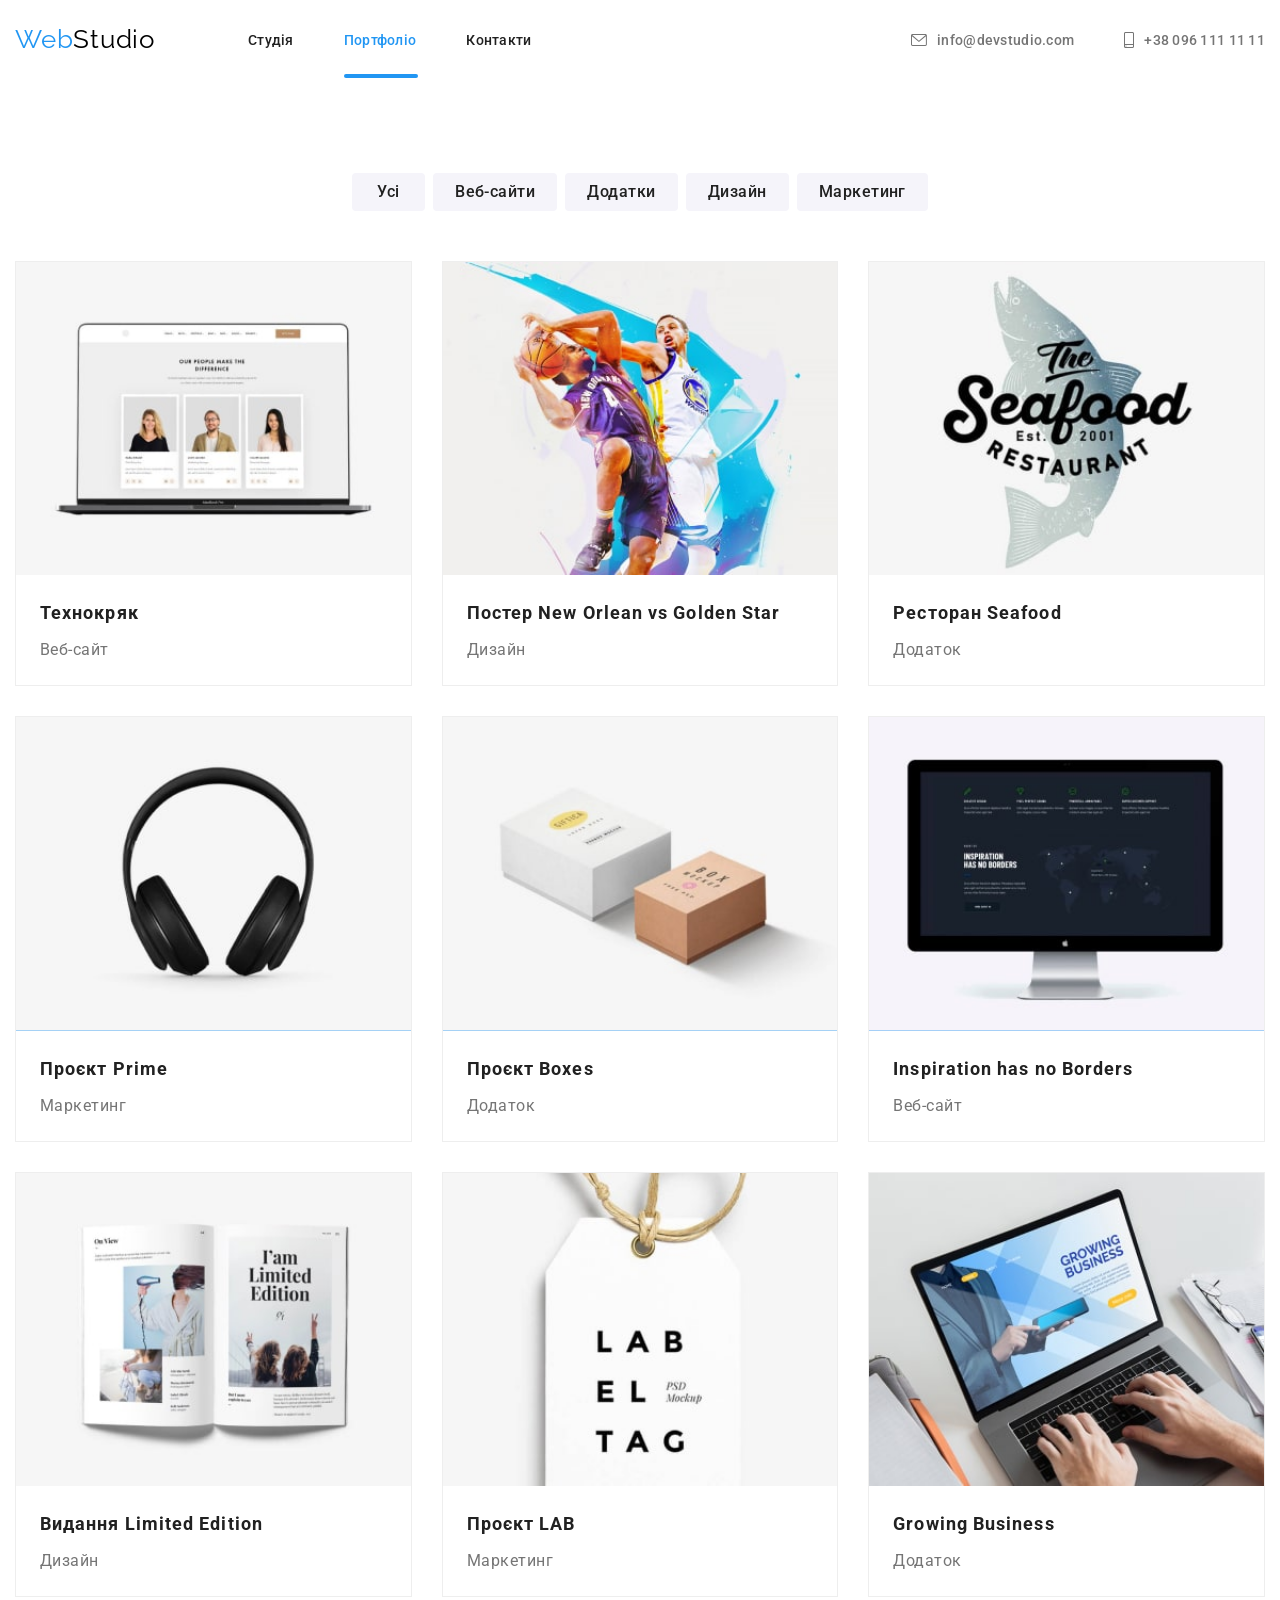
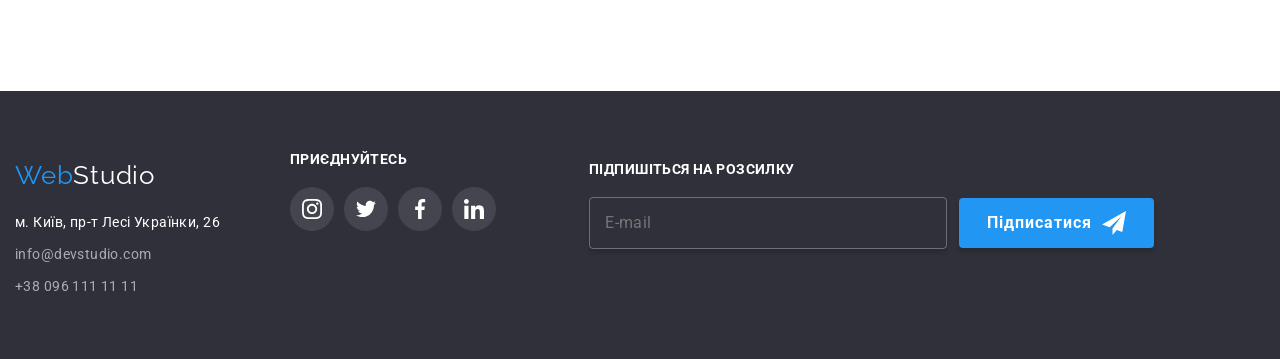
==== commit e0b1fa46: "30.03.24 lesson-13 + hw f2 10" ====
--- a/portfolio.html
+++ b/portfolio.html
@@ -29,10 +29,10 @@
 				<nav class="nav">
 					<ul class="list nav__list">
 						<li class="nav__item">
-							<a href="./index.html" class="nav__link nav__link--current">Студія</a>
+							<a href="./index.html" class="nav__link ">Студія</a>
 						</li>
 						<li class="nav__item">
-							<a href="./portfolio.html" class="nav__link">Портфоліо</a>
+							<a href="./portfolio.html" class="nav__link nav__link--current">Портфоліо</a>
 						</li>
 						<li class="nav__item">
 							<a href="" class="nav__link">Контакти</a>
--- a/css/main.min.css
+++ b/css/main.min.css
@@ -1 +1 @@
-body{font-family:Roboto}h1,h2,h3,h4,p{margin-top:0;margin-bottom:0}ul{margin-top:0;margin-bottom:0;padding-left:0}img{display:block;max-width:100%;height:auto}.list{list-style:none;padding:0}.link{text-decoration:none}.visually-hidden{position:absolute;width:1px;height:1px;margin:-1px;border:0;padding:0;white-space:nowrap;-webkit-clip-path:inset(100%);clip-path:inset(100%);clip:rect(0 0 0 0);overflow:hidden}.container{width:1200px;margin:0 auto;padding:0 15px}.header{padding-top:25px;padding-bottom:24px}.header__container{display:-webkit-box;display:-ms-flexbox;display:flex;-webkit-box-align:center;-ms-flex-align:center;align-items:center}.nav__list{display:-webkit-box;display:-ms-flexbox;display:flex;gap:50px}.nav__link{color:#212121;font-size:14px;font-weight:500;letter-spacing:.28px;text-decoration:none;position:relative;-webkit-transition:color 250ms cubic-bezier(0.4, 0, 0.2, 1);transition:color 250ms cubic-bezier(0.4, 0, 0.2, 1)}.nav__link:hover,.nav__link:focus{color:#2196f3}.nav__link--current{color:#2196f3}.nav__link--current:hover::after{-webkit-transform:scale(1.2);-ms-transform:scale(1.2);transform:scale(1.2)}.nav__link--current::after{content:"";display:block;width:102%;height:4px;background-color:#2196f3;border-radius:4px;position:absolute;bottom:0;top:42px;-webkit-transition:-webkit-transform 250ms cubic-bezier(0.4, 0, 0.2, 1);transition:-webkit-transform 250ms cubic-bezier(0.4, 0, 0.2, 1);transition:transform 250ms cubic-bezier(0.4, 0, 0.2, 1);transition:transform 250ms cubic-bezier(0.4, 0, 0.2, 1), -webkit-transform 250ms cubic-bezier(0.4, 0, 0.2, 1)}.contact{display:-webkit-box;display:-ms-flexbox;display:flex;gap:50px;margin-left:auto}.contact__link{display:-webkit-box;display:-ms-flexbox;display:flex;-webkit-box-align:center;-ms-flex-align:center;align-items:center;color:#757575;font-size:14px;font-weight:500;letter-spacing:.28px;text-decoration:none;display:flex;gap:10px;align-items:center;-webkit-transition:color 250ms cubic-bezier(0.4, 0, 0.2, 1);transition:color 250ms cubic-bezier(0.4, 0, 0.2, 1)}.contact__link:hover,.contact__link:focus{color:#2196f3}.contact__icon{fill:#757575;-webkit-transition:fill 250ms cubic-bezier(0.4, 0, 0.2, 1);transition:fill 250ms cubic-bezier(0.4, 0, 0.2, 1)}.contact-item-link:hover .contact-item-icon,.contact-item-link:focus .contact-item-icon{fill:#2196f3}.hero{padding-top:200px;padding-bottom:200px;background-image:-webkit-gradient(linear, left top, left bottom, from(rgba(47, 48, 58, 0.4)), to(rgba(47, 48, 58, 0.4))),url(../images/hero_background.jpg);background-image:linear-gradient(rgba(47, 48, 58, 0.4), rgba(47, 48, 58, 0.4)),url(../images/hero_background.jpg);background-repeat:no-repeat}.hero__title{color:#fff;text-align:center;font-size:44px;font-weight:900;line-height:1.36;letter-spacing:2.64px;text-transform:uppercase;margin-bottom:30px}.advantages{padding-top:94px;padding-bottom:94px}.advantages__list{display:-webkit-box;display:-ms-flexbox;display:flex;gap:30px}.advantages__item{-ms-flex-preferred-size:calc(100% - 22.5px);flex-basis:calc(100% - 22.5px)}.advantages__item::before{content:"";width:270px;height:120px;border-radius:6px;background-color:#f5f4fa;display:block;margin-bottom:30px;background-image:url(../images/badges_1.svg);background-repeat:no-repeat;background-position:center}.advantages__item:nth-child(2)::before{background-image:url(../images/badges_2.svg)}.advantages__item:nth-child(3)::before{background-image:url(../images/badges_3.svg)}.advantages__item:nth-child(4)::before{background-image:url(../images/badges_4.svg)}.advantages__subtitle{color:#212121;font-size:14px;letter-spacing:.42px;margin-bottom:10px}.advantages__text{color:#757575;font-size:14px;line-height:1.71;letter-spacing:.42px}.performance{padding-bottom:94px}.performance__title{color:#212121;text-align:center;font-size:36px;letter-spacing:1.08px;margin-bottom:50px}.performance__list{display:-webkit-box;display:-ms-flexbox;display:flex;-webkit-box-pack:justify;-ms-flex-pack:justify;justify-content:space-between}.performance__item{position:relative}.performance__text{color:#fff;font-size:14px;letter-spacing:.42px;text-transform:uppercase;background:rgba(47,48,58,.8);position:absolute;text-align:center;width:370px;padding:27px 0;bottom:0px}.workers{padding-top:94px;padding-bottom:94px;background:#f5f4fa}.workers__title{color:#212121;text-align:center;font-size:36px;line-height:normal;letter-spacing:1.08px;margin-bottom:50px}.workers__list{display:-webkit-box;display:-ms-flexbox;display:flex;-webkit-box-pack:center;-ms-flex-pack:center;justify-content:center;gap:30px}.workers__item{background-color:#fff;border-radius:4px;-webkit-box-shadow:0px 2px 1px 0px rgba(0,0,0,.2),0px 1px 1px 0px rgba(0,0,0,.14),0px 1px 3px 0px rgba(0,0,0,.12);box-shadow:0px 2px 1px 0px rgba(0,0,0,.2),0px 1px 1px 0px rgba(0,0,0,.14),0px 1px 3px 0px rgba(0,0,0,.12)}.workers__wrapper{padding-top:30px;padding-bottom:30px}.workers__subtitle{color:#212121;text-align:center;font-size:16px;font-weight:500;line-height:normal;letter-spacing:.48px;margin-bottom:10px}.workers__text{color:#757575;text-align:center;line-height:normal;letter-spacing:.48px}.workers-icon-list{display:-webkit-box;display:-ms-flexbox;display:flex;-webkit-box-pack:center;-ms-flex-pack:center;justify-content:center;gap:10px;padding-top:16px}.workers-icon-list__item{display:-webkit-box;display:-ms-flexbox;display:flex;-ms-flex-pack:distribute;justify-content:space-around}.workers-icon-list__link{display:-webkit-box;display:-ms-flexbox;display:flex;width:44px;height:44px;-webkit-box-align:center;-ms-flex-align:center;align-items:center;-webkit-box-pack:center;-ms-flex-pack:center;justify-content:center;border-radius:50%;-webkit-transition:background-color 250ms cubic-bezier(0.4, 0, 0.2, 1);transition:background-color 250ms cubic-bezier(0.4, 0, 0.2, 1)}.workers-icon-list__link:hover{background-color:#2196f3}.workers-icon-list__icon{fill:#afb1b8;-webkit-transition:fill 250ms cubic-bezier(0.4, 0, 0.2, 1);transition:fill 250ms cubic-bezier(0.4, 0, 0.2, 1)}.workers-icon-list__link:hover .workers-icon-list__icon{fill:#fff}.company{padding-top:94px;padding-bottom:94px}.company__subtitle{color:#212121;text-align:center;font-size:36px;font-weight:700;line-height:normal;letter-spacing:1.08px;margin-bottom:50px}.company__list{display:-webkit-box;display:-ms-flexbox;display:flex;gap:30px}.company__link{display:-webkit-box;display:-ms-flexbox;display:flex;border-radius:4px;border:1px solid #afb1b8;padding-top:16px;padding-bottom:16px;padding-right:32px;padding-left:32px;-webkit-transition:border 250ms cubic-bezier(0.4, 0, 0.2, 1);transition:border 250ms cubic-bezier(0.4, 0, 0.2, 1)}.company__link:hover,.company__link:focus{border:1px solid #2196f3}.company__icon{fill:#afb1b8;-webkit-transition:fill 250ms cubic-bezier(0.4, 0, 0.2, 1);transition:fill 250ms cubic-bezier(0.4, 0, 0.2, 1)}.company__link:hover .company__icon{fill:#2196f3}.company__link:focus .company__icon{fill:#2196f3}.footer{background:#2f303a;padding-top:60px;padding-bottom:60px}.address{font-style:normal}.address__link{color:rgba(255,255,255,.6);font-size:14px;line-height:1.71;letter-spacing:.42px;text-decoration:none;margin-bottom:8px;display:inline-block;margin-right:70px;-webkit-transition:color 250ms cubic-bezier(0.4, 0, 0.2, 1);transition:color 250ms cubic-bezier(0.4, 0, 0.2, 1)}.address__link:hover,.address__link:focus{color:#2196f3}.address__link:last-child{margin-bottom:0}.address__link:first-child{color:#fff;margin-top:20px}.footer .container{display:-webkit-box;display:-ms-flexbox;display:flex}.footer__div-address{padding-top:10px}.footer-social__div{padding-top:15px}.footer-social__text{color:#fff;font-size:14px;font-weight:700;line-height:normal;letter-spacing:.42px;text-transform:uppercase;margin-bottom:20px}.footer-social__icon{fill:#fff}.footer-social__link{border-radius:50%;padding:12px;display:-webkit-box;display:-ms-flexbox;display:flex;-webkit-box-align:center;-ms-flex-align:center;align-items:center;background-color:rgba(255,255,255,.1);-webkit-box-pack:center;-ms-flex-pack:center;justify-content:center;width:44px;height:44px;-webkit-transition:background-color 250ms cubic-bezier(0.4, 0, 0.2, 1);transition:background-color 250ms cubic-bezier(0.4, 0, 0.2, 1)}.footer-social__link:hover,.footer-social__link:focus{background-color:#2196f3;cursor:pointer}.footer-social__list{display:-webkit-box;display:-ms-flexbox;display:flex;-webkit-box-pack:center;-ms-flex-pack:center;justify-content:center;gap:10px}.footer-div-form__form{display:-webkit-box;display:-ms-flexbox;display:flex;-webkit-box-align:center;-ms-flex-align:center;align-items:center;gap:12px}.footer-div-form__text{color:#fff;font-size:14px;font-weight:700;line-height:normal;letter-spacing:.42px;text-transform:uppercase;margin-bottom:20px}.footer-div-form__input{color:rgba(255,255,255,.6);line-height:20px;letter-spacing:.48px;background:rgba(0,0,0,0);border-radius:4px;border:1px solid rgba(255,255,255,.3);-webkit-box-shadow:0px 4px 4px 0px rgba(0,0,0,.15);box-shadow:0px 4px 4px 0px rgba(0,0,0,.15);padding:15px;width:358px;-webkit-transition:border-color 250ms cubic-bezier(0.4, 0, 0.2, 1);transition:border-color 250ms cubic-bezier(0.4, 0, 0.2, 1)}.footer-div-form__input:hover,.footer-div-form__input:focus{border-color:#2196f3;outline:none}.footer-div-form{margin-left:93px;padding-top:10px}.backdrop{position:fixed;top:0;left:0;width:100%;height:100%;background-color:rgba(0,0,0,.2);opacity:1;-webkit-transition:opacity 250ms cubic-bezier(0.4, 0, 0.2, 1);transition:opacity 250ms cubic-bezier(0.4, 0, 0.2, 1)}.backdrop.is-hidden{opacity:0;pointer-events:none}.no-scroll{overflow:hidden}.backdrop.is-hidden .modal{-webkit-transform:translate(-50%, -50%) scale(0);-ms-transform:translate(-50%, -50%) scale(0);transform:translate(-50%, -50%) scale(0)}.modal{position:absolute;top:50%;left:50%;min-width:528px;min-height:581px;padding:40px;background-color:#fff;-webkit-transform:translate(-50%, -50%) scale(1);-ms-transform:translate(-50%, -50%) scale(1);transform:translate(-50%, -50%) scale(1);-webkit-transition:-webkit-transform 250ms cubic-bezier(0.4, 0, 0.2, 1);transition:-webkit-transform 250ms cubic-bezier(0.4, 0, 0.2, 1);transition:transform 250ms cubic-bezier(0.4, 0, 0.2, 1);transition:transform 250ms cubic-bezier(0.4, 0, 0.2, 1), -webkit-transform 250ms cubic-bezier(0.4, 0, 0.2, 1);border-radius:4px;-webkit-box-shadow:0px 2px 1px 0px rgba(0,0,0,.2),0px 1px 1px 0px rgba(0,0,0,.14),0px 1px 3px 0px rgba(0,0,0,.12);box-shadow:0px 2px 1px 0px rgba(0,0,0,.2),0px 1px 1px 0px rgba(0,0,0,.14),0px 1px 3px 0px rgba(0,0,0,.12)}.modal__svg{-webkit-transition:fill 250ms cubic-bezier(0.4, 0, 0.2, 1);transition:fill 250ms cubic-bezier(0.4, 0, 0.2, 1)}.modal__svg:hover,.modal__svg:focus{fill:#2196f3}.modal__text{color:#212121;text-align:center;font-size:20px;font-weight:700;line-height:normal;letter-spacing:.6px;margin-bottom:12px}.modal__label{display:-webkit-box;display:-ms-flexbox;display:flex;-webkit-box-orient:vertical;-webkit-box-direction:normal;-ms-flex-direction:column;flex-direction:column;color:#757575;font-size:12px;line-height:normal;letter-spacing:.12px;position:relative;margin-top:10px}.modal__label:first-child{margin-top:0}.modal__input{border-radius:4px;border:1px solid rgba(33,33,33,.2);padding:12px 0 12px 42px;width:100%;margin-top:4px;outline:none;-webkit-transition:border-color 250ms cubic-bezier(0.4, 0, 0.2, 1);transition:border-color 250ms cubic-bezier(0.4, 0, 0.2, 1)}.modal__message{color:rgba(117,117,117,.5);line-height:normal;letter-spacing:.12px;padding:12px 16px 12px 16px;border-radius:4px;border:1px solid rgba(33,33,33,.2);padding-top:12px;padding-left:16px;width:448px;height:120px;resize:none;margin-top:4px;-webkit-transition:border-color 250ms cubic-bezier(0.4, 0, 0.2, 1);transition:border-color 250ms cubic-bezier(0.4, 0, 0.2, 1)}.modal__input:hover,.modal__message:focus .modal__input:focus,.modal__message:hover{border-color:#2196f3}.modal__svg{position:absolute;display:-webkit-box;display:-ms-flexbox;display:flex;-webkit-box-align:center;-ms-flex-align:center;align-items:center;bottom:11px;left:12px;-webkit-transition:fill 250ms cubic-bezier(0.4, 0, 0.2, 1);transition:fill 250ms cubic-bezier(0.4, 0, 0.2, 1)}.modal__input:hover+.modal__svg,.modal__input:focus+.modal__svg{fill:#2196f3}.modal__label{color:#757575;display:-webkit-box;display:-ms-flexbox;display:flex;-webkit-box-align:center;-ms-flex-align:center;align-items:center;-webkit-box-pack:center;-ms-flex-pack:center;justify-content:center;font-size:14px;line-height:24px;letter-spacing:.42px;margin-top:20px;margin-bottom:30px;gap:8px}.modal__link{color:#2196f3;letter-spacing:.42px;text-decoration-line:underline}.projects{padding-top:94px;padding-bottom:94px}.filters{display:-webkit-box;display:-ms-flexbox;display:flex;gap:8px;-webkit-box-pack:center;-ms-flex-pack:center;justify-content:center;margin-bottom:50px}.filters__btn{min-width:73px;padding:6px 22px;border-radius:4px;background:var(--main-color);color:var(--add-color);font-weight:500;line-height:1.62;letter-spacing:.48px;border:none;-webkit-transition:background 250ms cubic-bezier(0.4, 0, 0.2, 1),color 250ms cubic-bezier(0.4, 0, 0.2, 1),-webkit-box-shadow 250ms cubic-bezier(0.4, 0, 0.2, 1);transition:background 250ms cubic-bezier(0.4, 0, 0.2, 1),color 250ms cubic-bezier(0.4, 0, 0.2, 1),-webkit-box-shadow 250ms cubic-bezier(0.4, 0, 0.2, 1);transition:background 250ms cubic-bezier(0.4, 0, 0.2, 1),color 250ms cubic-bezier(0.4, 0, 0.2, 1),box-shadow 250ms cubic-bezier(0.4, 0, 0.2, 1);transition:background 250ms cubic-bezier(0.4, 0, 0.2, 1),color 250ms cubic-bezier(0.4, 0, 0.2, 1),box-shadow 250ms cubic-bezier(0.4, 0, 0.2, 1),-webkit-box-shadow 250ms cubic-bezier(0.4, 0, 0.2, 1)}.filters__btn:hover{background:var(--accent-color);color:var(--white);cursor:pointer;-webkit-box-shadow:0px 2px 2px 0px rgba(0,0,0,.12),0px 1px 2px 0px rgba(0,0,0,.08),0px 3px 1px 0px rgba(0,0,0,.1);box-shadow:0px 2px 2px 0px rgba(0,0,0,.12),0px 1px 2px 0px rgba(0,0,0,.08),0px 3px 1px 0px rgba(0,0,0,.1)}.projects__list{display:-webkit-box;display:-ms-flexbox;display:flex;-ms-flex-wrap:wrap;flex-wrap:wrap;-webkit-box-pack:center;-ms-flex-pack:center;justify-content:center;gap:30px}.projects__item{-ms-flex-preferred-size:calc((100% - 60px)/3);flex-basis:calc((100% - 60px)/3)}.projects__item:hover,.projects__overlay{-webkit-transform:translateY(0);-ms-transform:translateY(0);transform:translateY(0)}.projects__wrapper-image{position:relative;overflow:hidden}.projects__overlay{position:absolute;-webkit-transform:translateY(100%);-ms-transform:translateY(100%);transform:translateY(100%);top:0;left:0;width:100%;height:100%;padding:63px 24px;background-color:rgba(33,150,243,.9);-webkit-transition:-webkit-transform 250ms ease;transition:-webkit-transform 250ms ease;transition:transform 250ms ease;transition:transform 250ms ease, -webkit-transform 250ms ease}.projects__overlay-text{color:var(--white);font-size:18px;line-height:28px;letter-spacing:3%}.projects__link:hover .projects__overlay{-webkit-transform:translateX(0);-ms-transform:translateX(0);transform:translateX(0)}.projects__link{display:block;border:1px solid #eee;background:var(--white);-webkit-transition:-webkit-box-shadow 250ms cubic-bezier(0.4, 0, 0.2, 1);transition:-webkit-box-shadow 250ms cubic-bezier(0.4, 0, 0.2, 1);transition:box-shadow 250ms cubic-bezier(0.4, 0, 0.2, 1);transition:box-shadow 250ms cubic-bezier(0.4, 0, 0.2, 1), -webkit-box-shadow 250ms cubic-bezier(0.4, 0, 0.2, 1)}.projects__link:hover,.projects__link:focus{-webkit-box-shadow:1px 4px 6px 0px rgba(0,0,0,.16),0px 4px 4px 0px rgba(0,0,0,.06),0px 1px 1px 0px rgba(0,0,0,.12);box-shadow:1px 4px 6px 0px rgba(0,0,0,.16),0px 4px 4px 0px rgba(0,0,0,.06),0px 1px 1px 0px rgba(0,0,0,.12)}.projects__wrapper{padding:20px 24px}.projects__subtitle{color:var(--add-color);font-size:18px;line-height:2;letter-spacing:1.08px;margin-bottom:4px}.projects__text{color:var(--add-gray);line-height:1.87;letter-spacing:.48px}.footer__btn{color:#fff;display:-webkit-box;display:-ms-flexbox;display:flex;-webkit-box-align:center;-ms-flex-align:center;align-items:center;font-weight:700;line-height:30px;letter-spacing:.96px;border-radius:4px;background:#2196f3;-webkit-box-shadow:0px 4px 4px 0px rgba(0,0,0,.15);box-shadow:0px 4px 4px 0px rgba(0,0,0,.15);border:none;padding-top:10px;padding-bottom:10px;padding-left:28px;gap:10px;padding-right:28px;-webkit-transition:opacity 250ms cubic-bezier(0.4, 0, 0.2, 1);transition:opacity 250ms cubic-bezier(0.4, 0, 0.2, 1)}.footer__btn:hover,.footer__btn:focus{cursor:pointer;opacity:.7}.footer__btn::after{content:"";display:inline-block;height:24px;width:24px;background-image:url(../images/telegram-send.svg);background-repeat:no-repeat;background-position:center}.hero__btn{background:#2196f3;color:#fff;font-weight:700;line-height:1.87;letter-spacing:.96px;display:block;margin:0 auto;padding:10px 32px;border-radius:4px;cursor:pointer;border:none;-webkit-transition:opacity 250ms cubic-bezier(0.4, 0, 0.2, 1);transition:opacity 250ms cubic-bezier(0.4, 0, 0.2, 1)}.hero__btn:hover,.hero__btn:focus{opacity:.9}.modal__btn{border:2px solid rgba(0,0,0,.1019607843);border-radius:50%;padding:6px;display:-webkit-box;display:-ms-flexbox;display:flex;-webkit-box-align:center;-ms-flex-align:center;align-items:center;-webkit-box-pack:center;-ms-flex-pack:center;justify-content:center;position:absolute;background:none;right:8px;top:8px}.modal__submit{color:#fff;font-weight:700;line-height:30px;letter-spacing:.96px;border-radius:4px;background:#2196f3;-webkit-box-shadow:0px 4px 4px 0px rgba(0,0,0,.15);box-shadow:0px 4px 4px 0px rgba(0,0,0,.15);border:none;display:block;margin:0 auto;padding:10px 52px 10px 52px;-webkit-transition:opacity 250ms cubic-bezier(0.4, 0, 0.2, 1);transition:opacity 250ms cubic-bezier(0.4, 0, 0.2, 1)}.modal__submit:hover,.modal__submit:focus{cursor:pointer;opacity:.8}/*# sourceMappingURL=main.min.css.map */+body{font-family:Roboto}h1,h2,h3,h4,p{margin-top:0;margin-bottom:0}ul{margin-top:0;margin-bottom:0;padding-left:0}img{display:block;width:100%;max-width:100%;height:auto}.list{list-style:none;padding:0}.link{text-decoration:none}.visually-hidden{position:absolute;width:1px;height:1px;margin:-1px;border:0;padding:0;white-space:nowrap;-webkit-clip-path:inset(100%);clip-path:inset(100%);clip:rect(0 0 0 0);overflow:hidden}.container{min-width:320px;margin:0 auto;padding:0 15px}@media screen and (min-width: 480px){.container{min-width:480px}}@media screen and (min-width: 768px){.container{min-width:768px}}@media screen and (min-width: 1200px){.container{min-width:1200px}}.header{padding-top:25px;padding-bottom:24px}.header__container{display:-webkit-box;display:-ms-flexbox;display:flex;-webkit-box-align:center;-ms-flex-align:center;align-items:center}.nav__list{display:-webkit-box;display:-ms-flexbox;display:flex;gap:50px}.nav__link{color:#212121;font-size:14px;font-weight:500;letter-spacing:.28px;text-decoration:none;position:relative;-webkit-transition:color 250ms cubic-bezier(0.4, 0, 0.2, 1);transition:color 250ms cubic-bezier(0.4, 0, 0.2, 1)}.nav__link:hover,.nav__link:focus{color:#2196f3}.nav__link--current{color:#2196f3}.nav__link--current:hover::after{-webkit-transform:scale(1.2);-ms-transform:scale(1.2);transform:scale(1.2)}.nav__link--current::after{content:"";display:block;width:102%;height:4px;background-color:#2196f3;border-radius:4px;position:absolute;bottom:0;top:42px;-webkit-transition:-webkit-transform 250ms cubic-bezier(0.4, 0, 0.2, 1);transition:-webkit-transform 250ms cubic-bezier(0.4, 0, 0.2, 1);transition:transform 250ms cubic-bezier(0.4, 0, 0.2, 1);transition:transform 250ms cubic-bezier(0.4, 0, 0.2, 1), -webkit-transform 250ms cubic-bezier(0.4, 0, 0.2, 1)}.contact{display:-webkit-box;display:-ms-flexbox;display:flex;gap:50px;margin-left:auto}.contact__link{display:-webkit-box;display:-ms-flexbox;display:flex;-webkit-box-align:center;-ms-flex-align:center;align-items:center;color:#757575;font-size:14px;font-weight:500;letter-spacing:.28px;text-decoration:none;display:flex;gap:10px;align-items:center;-webkit-transition:color 250ms cubic-bezier(0.4, 0, 0.2, 1);transition:color 250ms cubic-bezier(0.4, 0, 0.2, 1)}.contact__link:hover,.contact__link:focus{color:#2196f3}.contact__icon{fill:#757575;-webkit-transition:fill 250ms cubic-bezier(0.4, 0, 0.2, 1);transition:fill 250ms cubic-bezier(0.4, 0, 0.2, 1)}.contact-item-link:hover .contact-item-icon,.contact-item-link:focus .contact-item-icon{fill:#2196f3}.hero{padding-top:200px;padding-bottom:200px;background-image:-webkit-gradient(linear, left top, left bottom, from(rgba(47, 48, 58, 0.4)), to(rgba(47, 48, 58, 0.4))),url(../images/hero_background.jpg);background-image:linear-gradient(rgba(47, 48, 58, 0.4), rgba(47, 48, 58, 0.4)),url(../images/hero_background.jpg);background-repeat:no-repeat}.hero__title{color:#fff;text-align:center;font-size:44px;font-weight:900;line-height:1.36;letter-spacing:2.64px;text-transform:uppercase;margin-bottom:30px}.advantages{padding-top:94px;padding-bottom:94px}.advantages__list{display:-webkit-box;display:-ms-flexbox;display:flex;gap:30px}.advantages__item{-ms-flex-preferred-size:calc(100% - 22.5px);flex-basis:calc(100% - 22.5px)}.advantages__item::before{content:"";width:270px;height:120px;border-radius:6px;background-color:#f5f4fa;display:block;margin-bottom:30px;background-image:url(../images/badges_1.svg);background-repeat:no-repeat;background-position:center}.advantages__item:nth-child(2)::before{background-image:url(../images/badges_2.svg)}.advantages__item:nth-child(3)::before{background-image:url(../images/badges_3.svg)}.advantages__item:nth-child(4)::before{background-image:url(../images/badges_4.svg)}.advantages__subtitle{color:#212121;font-size:14px;letter-spacing:.42px;margin-bottom:10px}.advantages__text{color:#757575;font-size:14px;line-height:1.71;letter-spacing:.42px}.performance{padding-bottom:94px}.performance__title{color:#212121;text-align:center;font-size:36px;letter-spacing:1.08px;margin-bottom:50px}.performance__list{display:-webkit-box;display:-ms-flexbox;display:flex;-webkit-box-pack:justify;-ms-flex-pack:justify;justify-content:space-between}.performance__item{position:relative}.performance__text{color:#fff;font-size:14px;letter-spacing:.42px;text-transform:uppercase;background:rgba(47,48,58,.8);position:absolute;text-align:center;width:370px;padding:27px 0;bottom:0px}.workers{background:#f5f4fa;padding:60px 0}.workers__title{color:#212121;text-align:center;line-height:normal;letter-spacing:1.08px;font-size:28px;margin-bottom:30px}.workers__list{display:-webkit-box;display:-ms-flexbox;display:flex;-webkit-box-pack:center;-ms-flex-pack:center;justify-content:center;-webkit-box-orient:vertical;-webkit-box-direction:normal;-ms-flex-direction:column;flex-direction:column;gap:30px}@media screen and (min-width: 768px){.workers__list{-webkit-box-orient:horizontal;-webkit-box-direction:normal;-ms-flex-direction:row;flex-direction:row;-ms-flex-wrap:wrap;flex-wrap:wrap}}.workers__item{background-color:#fff;width:100%;border-radius:4px;-webkit-box-shadow:0px 2px 1px 0px rgba(0,0,0,.2),0px 1px 1px 0px rgba(0,0,0,.14),0px 1px 3px 0px rgba(0,0,0,.12);box-shadow:0px 2px 1px 0px rgba(0,0,0,.2),0px 1px 1px 0px rgba(0,0,0,.14),0px 1px 3px 0px rgba(0,0,0,.12);width:100%}@media screen and (min-width: 768px){.workers__item{-ms-flex-preferred-size:calc((100% - 30px)/2);flex-basis:calc((100% - 30px)/2);-ms-flex-wrap:wrap;flex-wrap:wrap}}@media screen and (min-width: 1200px){.workers__item{-ms-flex-preferred-size:calc((100% - 90px)/4);flex-basis:calc((100% - 90px)/4)}}.workers__wrapper{padding-top:30px;padding-bottom:24px}.workers__subtitle{color:#212121;text-align:center;font-size:16px;font-weight:500;line-height:normal;letter-spacing:.48px;margin-bottom:10px}.workers__text{color:#757575;text-align:center;line-height:normal;letter-spacing:.48px}.workers-icon-list{display:-webkit-box;display:-ms-flexbox;display:flex;-webkit-box-pack:center;-ms-flex-pack:center;justify-content:center;gap:10px;margin-top:16px}.workers-icon-list__item{display:-webkit-box;display:-ms-flexbox;display:flex}.workers-icon-list__link{display:-webkit-box;display:-ms-flexbox;display:flex;width:44px;height:44px;-webkit-box-align:center;-ms-flex-align:center;align-items:center;-webkit-box-pack:center;-ms-flex-pack:center;justify-content:center;border-radius:50%;-webkit-transition:background-color 250ms cubic-bezier(0.4, 0, 0.2, 1);transition:background-color 250ms cubic-bezier(0.4, 0, 0.2, 1)}.workers-icon-list__link:hover{background-color:#2196f3}.workers-icon-list__icon{fill:#afb1b8;-webkit-transition:fill 250ms cubic-bezier(0.4, 0, 0.2, 1);transition:fill 250ms cubic-bezier(0.4, 0, 0.2, 1)}.workers-icon-list__link:hover .workers-icon-list__icon{fill:#fff}.company{padding-top:94px;padding-bottom:94px}.company__subtitle{color:#212121;text-align:center;font-size:36px;font-weight:700;line-height:normal;letter-spacing:1.08px;margin-bottom:50px}.company__list{display:-webkit-box;display:-ms-flexbox;display:flex;gap:30px}.company__link{display:-webkit-box;display:-ms-flexbox;display:flex;border-radius:4px;border:1px solid #afb1b8;padding-top:16px;padding-bottom:16px;padding-right:32px;padding-left:32px;-webkit-transition:border 250ms cubic-bezier(0.4, 0, 0.2, 1);transition:border 250ms cubic-bezier(0.4, 0, 0.2, 1)}.company__link:hover,.company__link:focus{border:1px solid #2196f3}.company__icon{fill:#afb1b8;-webkit-transition:fill 250ms cubic-bezier(0.4, 0, 0.2, 1);transition:fill 250ms cubic-bezier(0.4, 0, 0.2, 1)}.company__link:hover .company__icon{fill:#2196f3}.company__link:focus .company__icon{fill:#2196f3}.footer{background:#2f303a;padding-top:60px;padding-bottom:60px}.address{font-style:normal}.address__link{color:rgba(255,255,255,.6);font-size:14px;line-height:1.71;letter-spacing:.42px;text-decoration:none;margin-bottom:8px;display:inline-block;margin-right:70px;-webkit-transition:color 250ms cubic-bezier(0.4, 0, 0.2, 1);transition:color 250ms cubic-bezier(0.4, 0, 0.2, 1)}.address__link:hover,.address__link:focus{color:#2196f3}.address__link:last-child{margin-bottom:0}.address__link:first-child{color:#fff;margin-top:20px}.footer .container{display:-webkit-box;display:-ms-flexbox;display:flex}.footer__div-address{padding-top:10px}.footer-social__div{padding-top:15px}.footer-social__text{color:#fff;font-size:14px;font-weight:700;line-height:normal;letter-spacing:.42px;text-transform:uppercase;margin-bottom:20px}.footer-social__icon{fill:#fff}.footer-social__link{border-radius:50%;padding:12px;display:-webkit-box;display:-ms-flexbox;display:flex;-webkit-box-align:center;-ms-flex-align:center;align-items:center;background-color:rgba(255,255,255,.1);-webkit-box-pack:center;-ms-flex-pack:center;justify-content:center;width:44px;height:44px;-webkit-transition:background-color 250ms cubic-bezier(0.4, 0, 0.2, 1);transition:background-color 250ms cubic-bezier(0.4, 0, 0.2, 1)}.footer-social__link:hover,.footer-social__link:focus{background-color:#2196f3;cursor:pointer}.footer-social__list{display:-webkit-box;display:-ms-flexbox;display:flex;-webkit-box-pack:center;-ms-flex-pack:center;justify-content:center;gap:10px}.footer-div-form__form{display:-webkit-box;display:-ms-flexbox;display:flex;-webkit-box-align:center;-ms-flex-align:center;align-items:center;gap:12px}.footer-div-form__text{color:#fff;font-size:14px;font-weight:700;line-height:normal;letter-spacing:.42px;text-transform:uppercase;margin-bottom:20px}.footer-div-form__input{color:rgba(255,255,255,.6);line-height:20px;letter-spacing:.48px;background:rgba(0,0,0,0);border-radius:4px;border:1px solid rgba(255,255,255,.3);-webkit-box-shadow:0px 4px 4px 0px rgba(0,0,0,.15);box-shadow:0px 4px 4px 0px rgba(0,0,0,.15);padding:15px;width:358px;-webkit-transition:border-color 250ms cubic-bezier(0.4, 0, 0.2, 1);transition:border-color 250ms cubic-bezier(0.4, 0, 0.2, 1)}.footer-div-form__input:hover,.footer-div-form__input:focus{border-color:#2196f3;outline:none}.footer-div-form{margin-left:93px;padding-top:10px}.backdrop{position:fixed;top:0;left:0;width:100%;height:100%;background-color:rgba(0,0,0,.2);opacity:1;-webkit-transition:opacity 250ms cubic-bezier(0.4, 0, 0.2, 1);transition:opacity 250ms cubic-bezier(0.4, 0, 0.2, 1)}.backdrop.is-hidden{opacity:0;pointer-events:none}.no-scroll{overflow:hidden}.backdrop.is-hidden .modal{-webkit-transform:translate(-50%, -50%) scale(0);-ms-transform:translate(-50%, -50%) scale(0);transform:translate(-50%, -50%) scale(0)}.modal{position:absolute;top:50%;left:50%;min-width:528px;min-height:581px;padding:40px;background-color:#fff;-webkit-transform:translate(-50%, -50%) scale(1);-ms-transform:translate(-50%, -50%) scale(1);transform:translate(-50%, -50%) scale(1);-webkit-transition:-webkit-transform 250ms cubic-bezier(0.4, 0, 0.2, 1);transition:-webkit-transform 250ms cubic-bezier(0.4, 0, 0.2, 1);transition:transform 250ms cubic-bezier(0.4, 0, 0.2, 1);transition:transform 250ms cubic-bezier(0.4, 0, 0.2, 1), -webkit-transform 250ms cubic-bezier(0.4, 0, 0.2, 1);border-radius:4px;-webkit-box-shadow:0px 2px 1px 0px rgba(0,0,0,.2),0px 1px 1px 0px rgba(0,0,0,.14),0px 1px 3px 0px rgba(0,0,0,.12);box-shadow:0px 2px 1px 0px rgba(0,0,0,.2),0px 1px 1px 0px rgba(0,0,0,.14),0px 1px 3px 0px rgba(0,0,0,.12)}.modal__svg{-webkit-transition:fill 250ms cubic-bezier(0.4, 0, 0.2, 1);transition:fill 250ms cubic-bezier(0.4, 0, 0.2, 1)}.modal__svg:hover,.modal__svg:focus{fill:#2196f3}.modal__text{color:#212121;text-align:center;font-size:20px;font-weight:700;line-height:normal;letter-spacing:.6px;margin-bottom:12px}.modal__label{display:-webkit-box;display:-ms-flexbox;display:flex;-webkit-box-orient:vertical;-webkit-box-direction:normal;-ms-flex-direction:column;flex-direction:column;color:#757575;font-size:12px;line-height:normal;letter-spacing:.12px;position:relative;margin-top:10px}.modal__label:first-child{margin-top:0}.modal__input{border-radius:4px;border:1px solid rgba(33,33,33,.2);padding:12px 0 12px 42px;width:100%;margin-top:4px;outline:none;-webkit-transition:border-color 250ms cubic-bezier(0.4, 0, 0.2, 1);transition:border-color 250ms cubic-bezier(0.4, 0, 0.2, 1)}.modal__message{color:rgba(117,117,117,.5);line-height:normal;letter-spacing:.12px;padding:12px 16px 12px 16px;border-radius:4px;border:1px solid rgba(33,33,33,.2);padding-top:12px;padding-left:16px;width:448px;height:120px;resize:none;margin-top:4px;-webkit-transition:border-color 250ms cubic-bezier(0.4, 0, 0.2, 1);transition:border-color 250ms cubic-bezier(0.4, 0, 0.2, 1)}.modal__input:hover,.modal__message:focus .modal__input:focus,.modal__message:hover{border-color:#2196f3}.modal__svg{position:absolute;display:-webkit-box;display:-ms-flexbox;display:flex;-webkit-box-align:center;-ms-flex-align:center;align-items:center;bottom:11px;left:12px;-webkit-transition:fill 250ms cubic-bezier(0.4, 0, 0.2, 1);transition:fill 250ms cubic-bezier(0.4, 0, 0.2, 1)}.modal__input:hover+.modal__svg,.modal__input:focus+.modal__svg{fill:#2196f3}.modal__label{color:#757575;display:-webkit-box;display:-ms-flexbox;display:flex;-webkit-box-align:center;-ms-flex-align:center;align-items:center;-webkit-box-pack:center;-ms-flex-pack:center;justify-content:center;font-size:14px;line-height:24px;letter-spacing:.42px;margin-top:20px;margin-bottom:30px;gap:8px}.modal__link{color:#2196f3;letter-spacing:.42px;text-decoration-line:underline}.projects{padding-top:94px;padding-bottom:94px}.filters{display:-webkit-box;display:-ms-flexbox;display:flex;gap:8px;-webkit-box-pack:center;-ms-flex-pack:center;justify-content:center;margin-bottom:50px}.filters__btn{min-width:73px;padding:6px 22px;border-radius:4px;background:#f5f4fa;color:#212121;font-weight:500;line-height:1.62;letter-spacing:.48px;border:none;-webkit-transition:background 250ms cubic-bezier(0.4, 0, 0.2, 1),color 250ms cubic-bezier(0.4, 0, 0.2, 1),-webkit-box-shadow 250ms cubic-bezier(0.4, 0, 0.2, 1);transition:background 250ms cubic-bezier(0.4, 0, 0.2, 1),color 250ms cubic-bezier(0.4, 0, 0.2, 1),-webkit-box-shadow 250ms cubic-bezier(0.4, 0, 0.2, 1);transition:background 250ms cubic-bezier(0.4, 0, 0.2, 1),color 250ms cubic-bezier(0.4, 0, 0.2, 1),box-shadow 250ms cubic-bezier(0.4, 0, 0.2, 1);transition:background 250ms cubic-bezier(0.4, 0, 0.2, 1),color 250ms cubic-bezier(0.4, 0, 0.2, 1),box-shadow 250ms cubic-bezier(0.4, 0, 0.2, 1),-webkit-box-shadow 250ms cubic-bezier(0.4, 0, 0.2, 1)}.filters__btn:hover{background:#2196f3;color:#fff;cursor:pointer;-webkit-box-shadow:0px 2px 2px 0px rgba(0,0,0,.12),0px 1px 2px 0px rgba(0,0,0,.08),0px 3px 1px 0px rgba(0,0,0,.1);box-shadow:0px 2px 2px 0px rgba(0,0,0,.12),0px 1px 2px 0px rgba(0,0,0,.08),0px 3px 1px 0px rgba(0,0,0,.1)}.projects__list{display:-webkit-box;display:-ms-flexbox;display:flex;-ms-flex-wrap:wrap;flex-wrap:wrap;-webkit-box-pack:center;-ms-flex-pack:center;justify-content:center;gap:30px}.projects__item{-ms-flex-preferred-size:calc((100% - 60px)/3);flex-basis:calc((100% - 60px)/3)}.projects__item:hover,.projects__overlay{-webkit-transform:translateY(0);-ms-transform:translateY(0);transform:translateY(0)}.projects__wrapper-image{position:relative;overflow:hidden}.projects__overlay{position:absolute;-webkit-transform:translateY(100%);-ms-transform:translateY(100%);transform:translateY(100%);top:0;left:0;width:100%;height:100%;padding:63px 24px;background-color:rgba(33,150,243,.9);-webkit-transition:-webkit-transform 250ms ease;transition:-webkit-transform 250ms ease;transition:transform 250ms ease;transition:transform 250ms ease, -webkit-transform 250ms ease}.projects__overlay-text{color:#fff;font-size:18px;line-height:28px;letter-spacing:3%}.projects__link:hover .projects__overlay{-webkit-transform:translateX(0);-ms-transform:translateX(0);transform:translateX(0)}.projects__link{display:block;border:1px solid #eee;background:#fff;-webkit-transition:-webkit-box-shadow 250ms cubic-bezier(0.4, 0, 0.2, 1);transition:-webkit-box-shadow 250ms cubic-bezier(0.4, 0, 0.2, 1);transition:box-shadow 250ms cubic-bezier(0.4, 0, 0.2, 1);transition:box-shadow 250ms cubic-bezier(0.4, 0, 0.2, 1), -webkit-box-shadow 250ms cubic-bezier(0.4, 0, 0.2, 1)}.projects__link:hover,.projects__link:focus{-webkit-box-shadow:1px 4px 6px 0px rgba(0,0,0,.16),0px 4px 4px 0px rgba(0,0,0,.06),0px 1px 1px 0px rgba(0,0,0,.12);box-shadow:1px 4px 6px 0px rgba(0,0,0,.16),0px 4px 4px 0px rgba(0,0,0,.06),0px 1px 1px 0px rgba(0,0,0,.12)}.projects__wrapper{padding:20px 24px}.projects__subtitle{color:#212121;font-size:18px;line-height:2;letter-spacing:1.08px;margin-bottom:4px}.projects__text{color:#757575;line-height:1.87;letter-spacing:.48px}.footer__btn{color:#fff;display:-webkit-box;display:-ms-flexbox;display:flex;-webkit-box-align:center;-ms-flex-align:center;align-items:center;font-weight:700;line-height:30px;letter-spacing:.96px;border-radius:4px;background:#2196f3;-webkit-box-shadow:0px 4px 4px 0px rgba(0,0,0,.15);box-shadow:0px 4px 4px 0px rgba(0,0,0,.15);border:none;padding-top:10px;padding-bottom:10px;padding-left:28px;gap:10px;padding-right:28px;-webkit-transition:opacity 250ms cubic-bezier(0.4, 0, 0.2, 1);transition:opacity 250ms cubic-bezier(0.4, 0, 0.2, 1)}.footer__btn:hover,.footer__btn:focus{cursor:pointer;opacity:.7}.footer__btn::after{content:"";display:inline-block;height:24px;width:24px;background-image:url(../images/telegram-send.svg);background-repeat:no-repeat;background-position:center}.hero__btn{background:#2196f3;color:#fff;font-weight:700;line-height:1.87;letter-spacing:.96px;display:block;margin:0 auto;padding:10px 32px;border-radius:4px;cursor:pointer;border:none;-webkit-transition:opacity 250ms cubic-bezier(0.4, 0, 0.2, 1);transition:opacity 250ms cubic-bezier(0.4, 0, 0.2, 1)}.hero__btn:hover,.hero__btn:focus{opacity:.9}.modal__btn{border:2px solid rgba(0,0,0,.1019607843);border-radius:50%;padding:6px;display:-webkit-box;display:-ms-flexbox;display:flex;-webkit-box-align:center;-ms-flex-align:center;align-items:center;-webkit-box-pack:center;-ms-flex-pack:center;justify-content:center;position:absolute;background:none;right:8px;top:8px}.modal__submit{color:#fff;font-weight:700;line-height:30px;letter-spacing:.96px;border-radius:4px;background:#2196f3;-webkit-box-shadow:0px 4px 4px 0px rgba(0,0,0,.15);box-shadow:0px 4px 4px 0px rgba(0,0,0,.15);border:none;display:block;margin:0 auto;padding:10px 52px 10px 52px;-webkit-transition:opacity 250ms cubic-bezier(0.4, 0, 0.2, 1);transition:opacity 250ms cubic-bezier(0.4, 0, 0.2, 1)}.modal__submit:hover,.modal__submit:focus{cursor:pointer;opacity:.8}.logo{font-family:Raleway;font-size:26px;letter-spacing:.78px;margin-right:93px;color:#000}.logo__accent{color:#2196f3}.footer__logo{color:#fff;margin-bottom:20px}/*# sourceMappingURL=main.min.css.map */
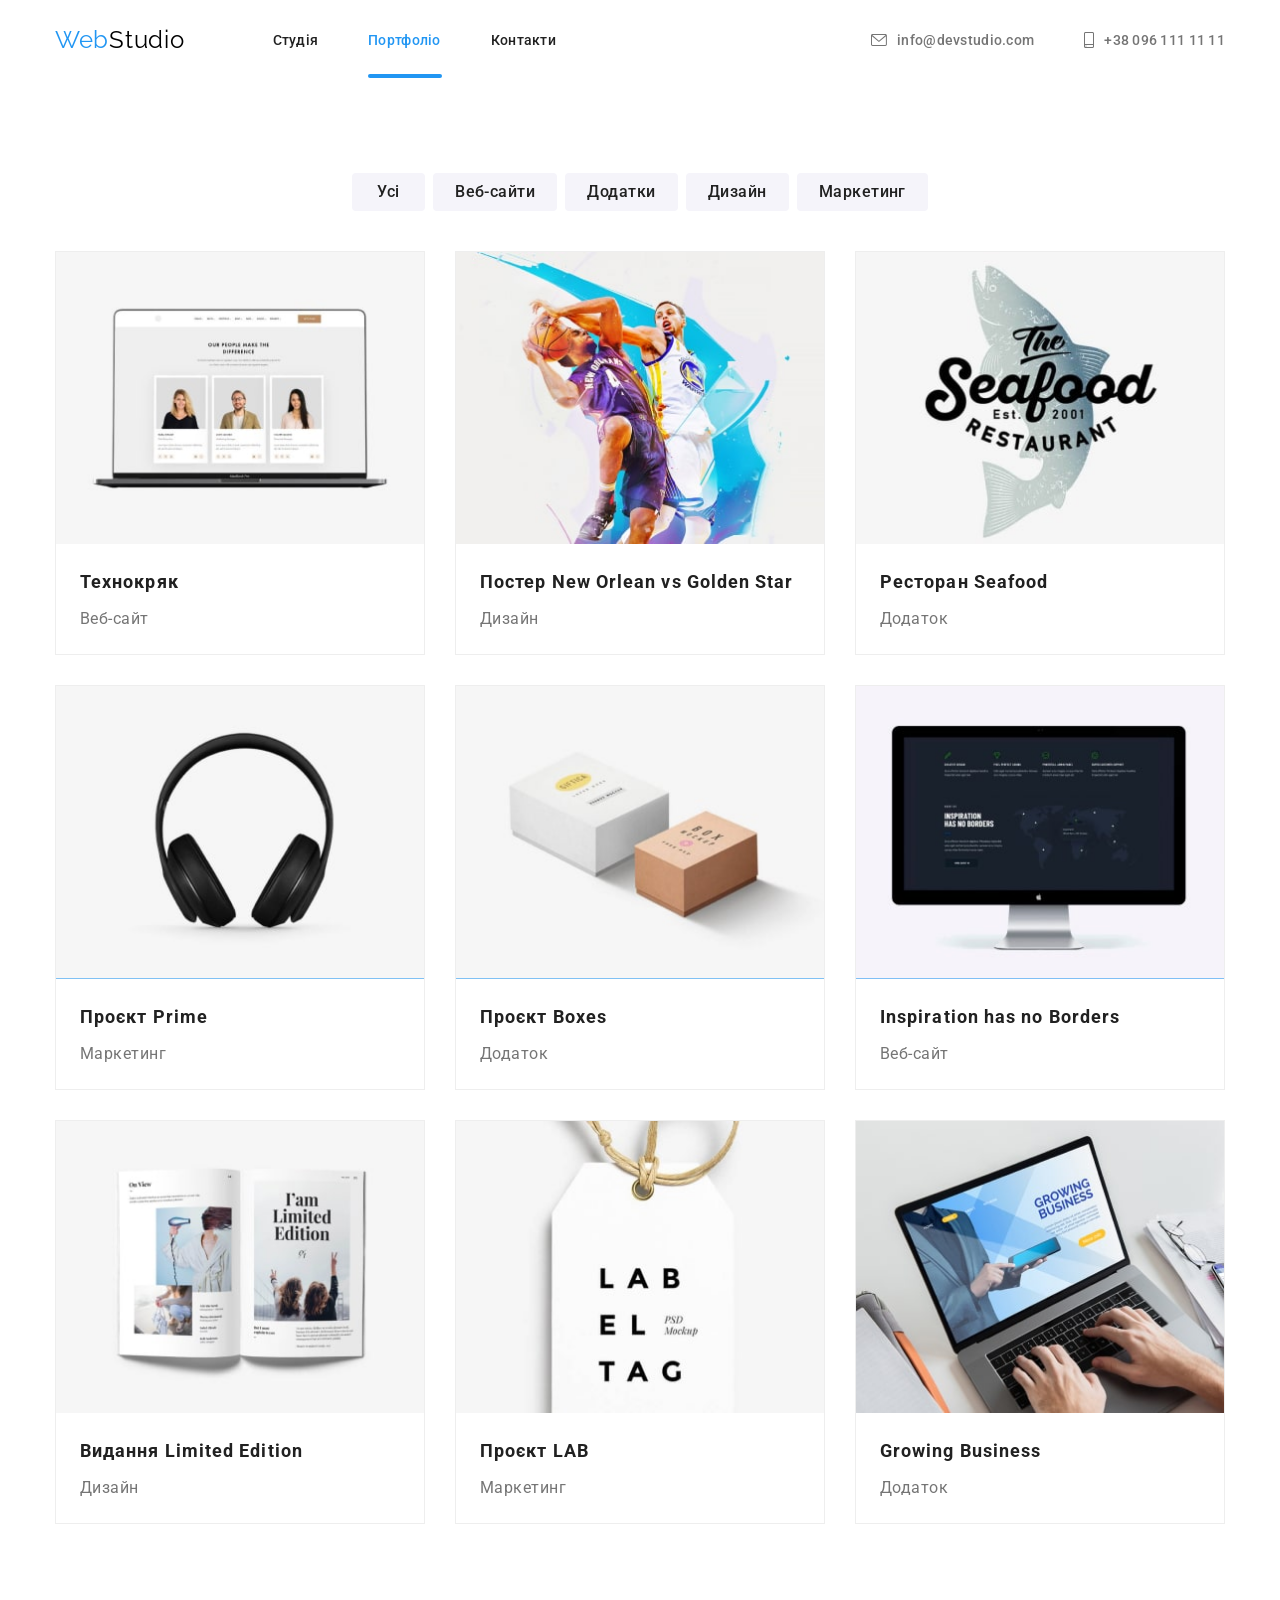
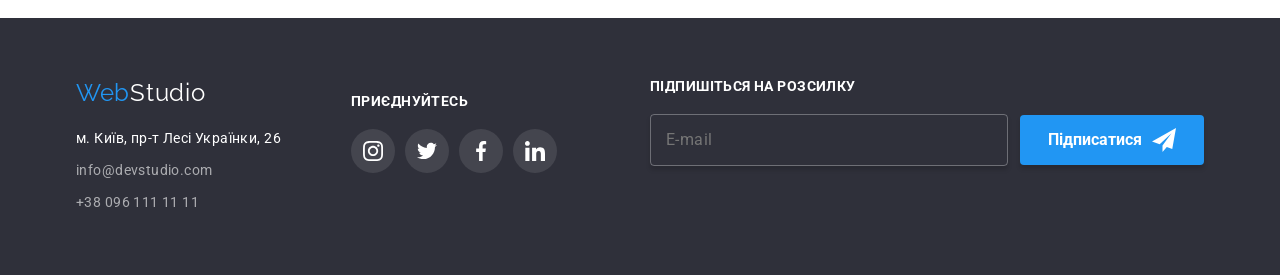
==== commit eb76ae65: "20.07.2024" ====
--- a/portfolio.html
+++ b/portfolio.html
@@ -84,7 +84,22 @@
 						<li class="projects__item">
 							<a href="" class="link projects__link">
 								<div class="projects__wrapper-image">
-									<img src="./images/portfolio_img1.jpg" alt="laptop" class="projects__img" />
+									<picture>
+										<source srcset="
+										./images/portfolio-img/desk/portfolio-desk_img1.jpg 1x,
+										./images/portfolio-img/desk/portfolio-desk_img1@x2.jpg 2x" 
+										media="(min-width:1200px)" sizes=”370px”/>
+										<source srcset="
+									    ./images/portfolio-img/tab/portfolio-tab_img1.jpg 1x,
+									    ./images/portfolio-img/tab/portfolio-tab_img1@x2.jpg 2x" 
+										media="(min-width:768px)" sizes=”354px”/>
+										<source srcset="
+										./images/portfolio-img/mobile/portfolio-mob_img1.jpg 1x,
+										./images/portfolio-img/mobile/portfolio-mob_img1@x2.jpg 2x" 
+										media="(max-width:767px)" sizes=”100%”/>
+										<img src="./images/portfolio-img/desk/portfolio-desk_img1.jpg" alt="laptop" class="projects__img" />
+									</picture>
+									
 									<div class="projects__overlay">
 										<p class="projects__overlay-text">
 											Ресурс пропонує комплексні пропозиції з різним рівнем функціоналу та сервісів. Все це дозволить
@@ -101,7 +116,21 @@
 						<li class="projects__item">
 							<a href="" class="link projects__link">
 								<div class="projects__wrapper-image">
-									<img src="./images/portfolio_img2.jpg" alt="basketball" class="projects__img" />
+									<picture>
+										<source srcset="
+										./images/portfolio-img/desk/portfolio-desk_img2.jpg 1x,
+										./images/portfolio-img/desk/portfolio-desk_img2@x2.jpg 2x" 
+										media="(min-width:1200px)" sizes=”370px” />
+										<source srcset="
+										./images/portfolio-img/tab/portfolio-tab_img2.jpg 1x,
+										./images/portfolio-img/tab/portfolio-tab_img2@x2.jpg 2x" 
+										media="(min-width:768px)" sizes=”354px” />
+										<source srcset="
+										./images/portfolio-img/mobile/portfolio-mob_img2.jpg 1x,
+										./images/portfolio-img/mobile/portfolio-mob_img2@x2.jpg 2x" 
+										media="(max-width:767px)" sizes=”100%” />
+										<img src="./images/portfolio-img/desk/portfolio-desk_img2.jpg" alt="basketball" class="projects__img" />
+									</picture>
 									<div class="projects__overlay">
 										<p class="projects__overlay-text">
 											Ресурс пропонує комплексні пропозиції з різним рівнем функціоналу та сервісів. Все це дозволить
@@ -118,7 +147,21 @@
 						<li class="projects__item">
 							<a href="" class="link projects__link">
 								<div class="projects__wrapper-image">
-									<img src="./images/portfolio_img3.jpg" alt="restaurant" class="projects__img" />
+									<picture>
+										<source srcset="
+										./images/portfolio-img/desk/portfolio-desk_img3.jpg 1x,
+										./images/portfolio-img/desk/portfolio-desk_img3@x2.jpg 2x" 
+										media="(min-width:1200px)" sizes=”370px” />
+										<source srcset="
+										./images/portfolio-img/tab/portfolio-tab_img3.jpg 1x,
+										./images/portfolio-img/tab/portfolio-tab_img3@x2.jpg 2x" 
+										media="(min-width:768px)" sizes=”354px” />
+										<source srcset="
+										./images/portfolio-img/mobile/portfolio-mob_img3.jpg 1x,
+										./images/portfolio-img/mobile/portfolio-mob_img3@x2.jpg 2x" 
+										media="(max-width:767px)" sizes=”100%” />
+										<img src="./images/portfolio-img/desk/portfolio-desk_img3.jpg" alt="restaurant" class="projects__img" />
+									</picture>
 									<div class="projects__overlay">
 										<p class="projects__overlay-text">
 											Ресурс пропонує комплексні пропозиції з різним рівнем функціоналу та сервісів. Все це дозволить
@@ -135,7 +178,21 @@
 						<li class="projects__item">
 							<a href="" class="link projects__link">
 								<div class="projects__wrapper-image">
-									<img src="./images/portfolio_img4.jpg" alt="headphones" class="projects__img" />
+									<picture>
+										<source srcset="
+										./images/portfolio-img/desk/portfolio-desk_img4.jpg 1x,
+										./images/portfolio-img/desk/portfolio-desk_img4@x2.jpg 2x" 
+										media="(min-width:1200px)" sizes=”370px” />
+										<source srcset="
+										./images/portfolio-img/tab/portfolio-tab_img4.jpg 1x,
+										./images/portfolio-img/tab/portfolio-tab_img4@x2.jpg 2x" 
+										media="(min-width:768px)" sizes=”354px” />
+										<source srcset="
+										./images/portfolio-img/mobile/portfolio-mob_img4.jpg 1x,
+										./images/portfolio-img/mobile/portfolio-mob_img4@x2.jpg 2x" 
+										media="(max-width:767px)" sizes=”100%” />
+										<img src="./images/portfolio-img/desk/portfolio-desk_img4.jpg" alt="headphones" class="projects__img" />
+									</picture>
 									<div class="projects__overlay">
 										<p class="projects__overlay-text">
 											Ресурс пропонує комплексні пропозиції з різним рівнем функціоналу та сервісів. Все це дозволить
@@ -152,7 +209,21 @@
 						<li class="projects__item">
 							<a href="" class="link projects__link">
 								<div class="projects__wrapper-image">
-									<img src="./images/portfolio_img5.jpg" alt="package" class="projects__img" />
+									<picture>
+										<source srcset="
+										./images/portfolio-img/desk/portfolio-desk_img5.jpg 1x,
+										./images/portfolio-img/desk/portfolio-desk_img5@x2.jpg 2x" 
+										media="(min-width:1200px)" sizes=”370px” />
+										<source srcset="
+										./images/portfolio-img/tab/portfolio-tab_img5.jpg 1x,
+										./images/portfolio-img/tab/portfolio-tab_img5@x2.jpg 2x" 
+										media="(min-width:768px)" sizes=”354px” />
+										<source srcset="
+										./images/portfolio-img/mobile/portfolio-mob_img5.jpg 1x,
+										./images/portfolio-img/mobile/portfolio-mob_img5@x2.jpg 2x" 
+										media="(max-width:767px)" sizes=”100%” />
+										<img src="./images/portfolio-img/desk/portfolio-desk_img5.jpg" alt="package" class="projects__img" />
+									</picture>
 									<div class="projects__overlay">
 										<p class="projects__overlay-text">
 											Ресурс пропонує комплексні пропозиції з різним рівнем функціоналу та сервісів. Все це дозволить
@@ -169,7 +240,21 @@
 						<li class="projects__item">
 							<a href="" class="link projects__link">
 								<div class="projects__wrapper-image">
-									<img src="./images/portfolio_img6.jpg" alt="computer" class="projects__img" />
+									<picture>
+										<source srcset="
+										./images/portfolio-img/desk/portfolio-desk_img6.jpg 1x,
+										./images/portfolio-img/desk/portfolio-desk_img6@x2.jpg 2x" 
+										media="(min-width:1200px)" sizes=”370px” />
+										<source srcset="
+										./images/portfolio-img/tab/portfolio-tab_img6.jpg 1x,
+										./images/portfolio-img/tab/portfolio-tab_img6@x2.jpg 2x" 
+										media="(min-width:768px)" sizes=”354px” />
+										<source srcset="
+										./images/portfolio-img/mobile/portfolio-mob_img6.jpg 1x,
+										./images/portfolio-img/mobile/portfolio-mob_img6@x2.jpg 2x" 
+										media="(max-width:767px)" sizes=”100%” />
+										<img src="./images/portfolio-img/desk/portfolio-desk_img6.jpg" alt="computer" class="projects__img" />
+									</picture>
 									<div class="projects__overlay">
 										<p class="projects__overlay-text">
 											Ресурс пропонує комплексні пропозиції з різним рівнем функціоналу та сервісів. Все це дозволить
@@ -186,7 +271,21 @@
 						<li class="projects__item">
 							<a href="" class="link projects__link">
 								<div class="projects__wrapper-image">
-									<img src="./images/portfolio_img7.jpg" alt="book" class="projects__img" />
+									<picture>
+										<source srcset="
+										./images/portfolio-img/desk/portfolio-desk_img7.jpg 1x,
+										./images/portfolio-img/desk/portfolio-desk_img7@x2.jpg 2x" 
+										media="(min-width:1200px)" sizes=”370px” />
+										<source srcset="
+										./images/portfolio-img/tab/portfolio-tab_img7.jpg 1x,
+										./images/portfolio-img/tab/portfolio-tab_img7@x2.jpg 2x" 
+										media="(min-width:768px)" sizes=”354px” />
+										<source srcset="
+										./images/portfolio-img/mobile/portfolio-mob_img7.jpg 1x,
+										./images/portfolio-img/mobile/portfolio-mob_img7@x2.jpg 2x" 
+										media="(max-width:767px)" sizes=”100%” />
+										<img src="./images/portfolio-img/desk/portfolio-desk_img7.jpg" alt="book" class="projects__img" />
+									</picture>
 									<div class="projects__overlay">
 										<p class="projects__overlay-text">
 											Ресурс пропонує комплексні пропозиції з різним рівнем функціоналу та сервісів. Все це дозволить
@@ -203,7 +302,21 @@
 						<li class="projects__item">
 							<a href="" class="link projects__link">
 								<div class="projects__wrapper-image">
-									<img src="./images/portfolio_img8.jpg" alt="decoration" class="projects__img" />
+									<picture>
+										<source srcset="
+										./images/portfolio-img/desk/portfolio-desk_img8.jpg 1x,
+										./images/portfolio-img/desk/portfolio-desk_img8@x2.jpg 2x" 
+										media="(min-width:1200px)" sizes=”370px” />
+										<source srcset="
+										./images/portfolio-img/tab/portfolio-tab_img8.jpg 1x,
+										./images/portfolio-img/tab/portfolio-tab_img8@x2.jpg 2x" 
+										media="(min-width:768px)" sizes=”354px” />
+										<source srcset="
+										./images/portfolio-img/mobile/portfolio-mob_img8.jpg 1x,
+										./images/portfolio-img/mobile/portfolio-mob_img8@x2.jpg 2x" 
+										media="(max-width:767px)" sizes=”100%” />
+										<img src="./images/portfolio-img/desk/portfolio-desk_img8.jpg" alt="decoration" class="projects__img" />
+									</picture>
 									<div class="projects__overlay">
 										<p class="projects__overlay-text">
 											Ресурс пропонує комплексні пропозиції з різним рівнем функціоналу та сервісів. Все це дозволить
@@ -220,7 +333,21 @@
 						<li class="projects__item">
 							<a href="" class="link projects__link">
 								<div class="projects__wrapper-image">
-									<img src="./images/portfolio_img9.jpg" alt="laptop" class="projects__img" />
+									<picture>
+										<source srcset="
+										./images/portfolio-img/desk/portfolio-desk_img9.jpg 1x,
+										./images/portfolio-img/desk/portfolio-desk_img9@x2.jpg 2x" 
+										media="(min-width:1200px)" sizes=”370px” />
+										<source srcset="
+										./images/portfolio-img/tab/portfolio-tab_img9.jpg 1x,
+										./images/portfolio-img/tab/portfolio-tab_img9@x2.jpg 2x" 
+										media="(min-width:768px)" sizes=”354px” />
+										<source srcset="
+										./images/portfolio-img/mobile/portfolio-mob_img9.jpg 1x,
+										./images/portfolio-img/mobile/portfolio-mob_img9@x2.jpg 2x" 
+										media="(max-width:767px)" sizes=”100%” />
+										<img src="./images/portfolio-img/desk/portfolio-desk_img9.jpg" alt="laptop" class="projects__img" />
+									</picture>
 									<div class="projects__overlay">
 										<p class="projects__overlay-text">
 											Ресурс пропонує комплексні пропозиції з різним рівнем функціоналу та сервісів. Все це дозволить
--- a/css/main.min.css
+++ b/css/main.min.css
@@ -1 +1 @@
-body{font-family:Roboto}h1,h2,h3,h4,p{margin-top:0;margin-bottom:0}ul{margin-top:0;margin-bottom:0;padding-left:0}img{display:block;width:100%;max-width:100%;height:auto}.list{list-style:none;padding:0}.link{text-decoration:none}.visually-hidden{position:absolute;width:1px;height:1px;margin:-1px;border:0;padding:0;white-space:nowrap;-webkit-clip-path:inset(100%);clip-path:inset(100%);clip:rect(0 0 0 0);overflow:hidden}.container{min-width:320px;margin:0 auto;padding:0 15px}@media screen and (min-width: 480px){.container{min-width:480px}}@media screen and (min-width: 768px){.container{min-width:768px}}@media screen and (min-width: 1200px){.container{min-width:1200px}}.header{padding-top:25px;padding-bottom:24px}.header__container{display:-webkit-box;display:-ms-flexbox;display:flex;-webkit-box-align:center;-ms-flex-align:center;align-items:center}.nav__list{display:-webkit-box;display:-ms-flexbox;display:flex;gap:50px}.nav__link{color:#212121;font-size:14px;font-weight:500;letter-spacing:.28px;text-decoration:none;position:relative;-webkit-transition:color 250ms cubic-bezier(0.4, 0, 0.2, 1);transition:color 250ms cubic-bezier(0.4, 0, 0.2, 1)}.nav__link:hover,.nav__link:focus{color:#2196f3}.nav__link--current{color:#2196f3}.nav__link--current:hover::after{-webkit-transform:scale(1.2);-ms-transform:scale(1.2);transform:scale(1.2)}.nav__link--current::after{content:"";display:block;width:102%;height:4px;background-color:#2196f3;border-radius:4px;position:absolute;bottom:0;top:42px;-webkit-transition:-webkit-transform 250ms cubic-bezier(0.4, 0, 0.2, 1);transition:-webkit-transform 250ms cubic-bezier(0.4, 0, 0.2, 1);transition:transform 250ms cubic-bezier(0.4, 0, 0.2, 1);transition:transform 250ms cubic-bezier(0.4, 0, 0.2, 1), -webkit-transform 250ms cubic-bezier(0.4, 0, 0.2, 1)}.contact{display:-webkit-box;display:-ms-flexbox;display:flex;gap:50px;margin-left:auto}.contact__link{display:-webkit-box;display:-ms-flexbox;display:flex;-webkit-box-align:center;-ms-flex-align:center;align-items:center;color:#757575;font-size:14px;font-weight:500;letter-spacing:.28px;text-decoration:none;display:flex;gap:10px;align-items:center;-webkit-transition:color 250ms cubic-bezier(0.4, 0, 0.2, 1);transition:color 250ms cubic-bezier(0.4, 0, 0.2, 1)}.contact__link:hover,.contact__link:focus{color:#2196f3}.contact__icon{fill:#757575;-webkit-transition:fill 250ms cubic-bezier(0.4, 0, 0.2, 1);transition:fill 250ms cubic-bezier(0.4, 0, 0.2, 1)}.contact-item-link:hover .contact-item-icon,.contact-item-link:focus .contact-item-icon{fill:#2196f3}.hero{padding-top:200px;padding-bottom:200px;background-image:-webkit-gradient(linear, left top, left bottom, from(rgba(47, 48, 58, 0.4)), to(rgba(47, 48, 58, 0.4))),url(../images/hero_background.jpg);background-image:linear-gradient(rgba(47, 48, 58, 0.4), rgba(47, 48, 58, 0.4)),url(../images/hero_background.jpg);background-repeat:no-repeat}.hero__title{color:#fff;text-align:center;font-size:44px;font-weight:900;line-height:1.36;letter-spacing:2.64px;text-transform:uppercase;margin-bottom:30px}.advantages{padding-top:94px;padding-bottom:94px}.advantages__list{display:-webkit-box;display:-ms-flexbox;display:flex;gap:30px}.advantages__item{-ms-flex-preferred-size:calc(100% - 22.5px);flex-basis:calc(100% - 22.5px)}.advantages__item::before{content:"";width:270px;height:120px;border-radius:6px;background-color:#f5f4fa;display:block;margin-bottom:30px;background-image:url(../images/badges_1.svg);background-repeat:no-repeat;background-position:center}.advantages__item:nth-child(2)::before{background-image:url(../images/badges_2.svg)}.advantages__item:nth-child(3)::before{background-image:url(../images/badges_3.svg)}.advantages__item:nth-child(4)::before{background-image:url(../images/badges_4.svg)}.advantages__subtitle{color:#212121;font-size:14px;letter-spacing:.42px;margin-bottom:10px}.advantages__text{color:#757575;font-size:14px;line-height:1.71;letter-spacing:.42px}.performance{padding-bottom:94px}.performance__title{color:#212121;text-align:center;font-size:36px;letter-spacing:1.08px;margin-bottom:50px}.performance__list{display:-webkit-box;display:-ms-flexbox;display:flex;-webkit-box-pack:justify;-ms-flex-pack:justify;justify-content:space-between}.performance__item{position:relative}.performance__text{color:#fff;font-size:14px;letter-spacing:.42px;text-transform:uppercase;background:rgba(47,48,58,.8);position:absolute;text-align:center;width:370px;padding:27px 0;bottom:0px}.workers{background:#f5f4fa;padding:60px 0}.workers__title{color:#212121;text-align:center;line-height:normal;letter-spacing:1.08px;font-size:28px;margin-bottom:30px}.workers__list{display:-webkit-box;display:-ms-flexbox;display:flex;-webkit-box-pack:center;-ms-flex-pack:center;justify-content:center;-webkit-box-orient:vertical;-webkit-box-direction:normal;-ms-flex-direction:column;flex-direction:column;gap:30px}@media screen and (min-width: 768px){.workers__list{-webkit-box-orient:horizontal;-webkit-box-direction:normal;-ms-flex-direction:row;flex-direction:row;-ms-flex-wrap:wrap;flex-wrap:wrap}}.workers__item{background-color:#fff;width:100%;border-radius:4px;-webkit-box-shadow:0px 2px 1px 0px rgba(0,0,0,.2),0px 1px 1px 0px rgba(0,0,0,.14),0px 1px 3px 0px rgba(0,0,0,.12);box-shadow:0px 2px 1px 0px rgba(0,0,0,.2),0px 1px 1px 0px rgba(0,0,0,.14),0px 1px 3px 0px rgba(0,0,0,.12);width:100%}@media screen and (min-width: 768px){.workers__item{-ms-flex-preferred-size:calc((100% - 30px)/2);flex-basis:calc((100% - 30px)/2);-ms-flex-wrap:wrap;flex-wrap:wrap}}@media screen and (min-width: 1200px){.workers__item{-ms-flex-preferred-size:calc((100% - 90px)/4);flex-basis:calc((100% - 90px)/4)}}.workers__wrapper{padding-top:30px;padding-bottom:24px}.workers__subtitle{color:#212121;text-align:center;font-size:16px;font-weight:500;line-height:normal;letter-spacing:.48px;margin-bottom:10px}.workers__text{color:#757575;text-align:center;line-height:normal;letter-spacing:.48px}.workers-icon-list{display:-webkit-box;display:-ms-flexbox;display:flex;-webkit-box-pack:center;-ms-flex-pack:center;justify-content:center;gap:10px;margin-top:16px}.workers-icon-list__item{display:-webkit-box;display:-ms-flexbox;display:flex}.workers-icon-list__link{display:-webkit-box;display:-ms-flexbox;display:flex;width:44px;height:44px;-webkit-box-align:center;-ms-flex-align:center;align-items:center;-webkit-box-pack:center;-ms-flex-pack:center;justify-content:center;border-radius:50%;-webkit-transition:background-color 250ms cubic-bezier(0.4, 0, 0.2, 1);transition:background-color 250ms cubic-bezier(0.4, 0, 0.2, 1)}.workers-icon-list__link:hover{background-color:#2196f3}.workers-icon-list__icon{fill:#afb1b8;-webkit-transition:fill 250ms cubic-bezier(0.4, 0, 0.2, 1);transition:fill 250ms cubic-bezier(0.4, 0, 0.2, 1)}.workers-icon-list__link:hover .workers-icon-list__icon{fill:#fff}.company{padding-top:94px;padding-bottom:94px}.company__subtitle{color:#212121;text-align:center;font-size:36px;font-weight:700;line-height:normal;letter-spacing:1.08px;margin-bottom:50px}.company__list{display:-webkit-box;display:-ms-flexbox;display:flex;gap:30px}.company__link{display:-webkit-box;display:-ms-flexbox;display:flex;border-radius:4px;border:1px solid #afb1b8;padding-top:16px;padding-bottom:16px;padding-right:32px;padding-left:32px;-webkit-transition:border 250ms cubic-bezier(0.4, 0, 0.2, 1);transition:border 250ms cubic-bezier(0.4, 0, 0.2, 1)}.company__link:hover,.company__link:focus{border:1px solid #2196f3}.company__icon{fill:#afb1b8;-webkit-transition:fill 250ms cubic-bezier(0.4, 0, 0.2, 1);transition:fill 250ms cubic-bezier(0.4, 0, 0.2, 1)}.company__link:hover .company__icon{fill:#2196f3}.company__link:focus .company__icon{fill:#2196f3}.footer{background:#2f303a;padding-top:60px;padding-bottom:60px}.address{font-style:normal}.address__link{color:rgba(255,255,255,.6);font-size:14px;line-height:1.71;letter-spacing:.42px;text-decoration:none;margin-bottom:8px;display:inline-block;margin-right:70px;-webkit-transition:color 250ms cubic-bezier(0.4, 0, 0.2, 1);transition:color 250ms cubic-bezier(0.4, 0, 0.2, 1)}.address__link:hover,.address__link:focus{color:#2196f3}.address__link:last-child{margin-bottom:0}.address__link:first-child{color:#fff;margin-top:20px}.footer .container{display:-webkit-box;display:-ms-flexbox;display:flex}.footer__div-address{padding-top:10px}.footer-social__div{padding-top:15px}.footer-social__text{color:#fff;font-size:14px;font-weight:700;line-height:normal;letter-spacing:.42px;text-transform:uppercase;margin-bottom:20px}.footer-social__icon{fill:#fff}.footer-social__link{border-radius:50%;padding:12px;display:-webkit-box;display:-ms-flexbox;display:flex;-webkit-box-align:center;-ms-flex-align:center;align-items:center;background-color:rgba(255,255,255,.1);-webkit-box-pack:center;-ms-flex-pack:center;justify-content:center;width:44px;height:44px;-webkit-transition:background-color 250ms cubic-bezier(0.4, 0, 0.2, 1);transition:background-color 250ms cubic-bezier(0.4, 0, 0.2, 1)}.footer-social__link:hover,.footer-social__link:focus{background-color:#2196f3;cursor:pointer}.footer-social__list{display:-webkit-box;display:-ms-flexbox;display:flex;-webkit-box-pack:center;-ms-flex-pack:center;justify-content:center;gap:10px}.footer-div-form__form{display:-webkit-box;display:-ms-flexbox;display:flex;-webkit-box-align:center;-ms-flex-align:center;align-items:center;gap:12px}.footer-div-form__text{color:#fff;font-size:14px;font-weight:700;line-height:normal;letter-spacing:.42px;text-transform:uppercase;margin-bottom:20px}.footer-div-form__input{color:rgba(255,255,255,.6);line-height:20px;letter-spacing:.48px;background:rgba(0,0,0,0);border-radius:4px;border:1px solid rgba(255,255,255,.3);-webkit-box-shadow:0px 4px 4px 0px rgba(0,0,0,.15);box-shadow:0px 4px 4px 0px rgba(0,0,0,.15);padding:15px;width:358px;-webkit-transition:border-color 250ms cubic-bezier(0.4, 0, 0.2, 1);transition:border-color 250ms cubic-bezier(0.4, 0, 0.2, 1)}.footer-div-form__input:hover,.footer-div-form__input:focus{border-color:#2196f3;outline:none}.footer-div-form{margin-left:93px;padding-top:10px}.backdrop{position:fixed;top:0;left:0;width:100%;height:100%;background-color:rgba(0,0,0,.2);opacity:1;-webkit-transition:opacity 250ms cubic-bezier(0.4, 0, 0.2, 1);transition:opacity 250ms cubic-bezier(0.4, 0, 0.2, 1)}.backdrop.is-hidden{opacity:0;pointer-events:none}.no-scroll{overflow:hidden}.backdrop.is-hidden .modal{-webkit-transform:translate(-50%, -50%) scale(0);-ms-transform:translate(-50%, -50%) scale(0);transform:translate(-50%, -50%) scale(0)}.modal{position:absolute;top:50%;left:50%;min-width:528px;min-height:581px;padding:40px;background-color:#fff;-webkit-transform:translate(-50%, -50%) scale(1);-ms-transform:translate(-50%, -50%) scale(1);transform:translate(-50%, -50%) scale(1);-webkit-transition:-webkit-transform 250ms cubic-bezier(0.4, 0, 0.2, 1);transition:-webkit-transform 250ms cubic-bezier(0.4, 0, 0.2, 1);transition:transform 250ms cubic-bezier(0.4, 0, 0.2, 1);transition:transform 250ms cubic-bezier(0.4, 0, 0.2, 1), -webkit-transform 250ms cubic-bezier(0.4, 0, 0.2, 1);border-radius:4px;-webkit-box-shadow:0px 2px 1px 0px rgba(0,0,0,.2),0px 1px 1px 0px rgba(0,0,0,.14),0px 1px 3px 0px rgba(0,0,0,.12);box-shadow:0px 2px 1px 0px rgba(0,0,0,.2),0px 1px 1px 0px rgba(0,0,0,.14),0px 1px 3px 0px rgba(0,0,0,.12)}.modal__svg{-webkit-transition:fill 250ms cubic-bezier(0.4, 0, 0.2, 1);transition:fill 250ms cubic-bezier(0.4, 0, 0.2, 1)}.modal__svg:hover,.modal__svg:focus{fill:#2196f3}.modal__text{color:#212121;text-align:center;font-size:20px;font-weight:700;line-height:normal;letter-spacing:.6px;margin-bottom:12px}.modal__label{display:-webkit-box;display:-ms-flexbox;display:flex;-webkit-box-orient:vertical;-webkit-box-direction:normal;-ms-flex-direction:column;flex-direction:column;color:#757575;font-size:12px;line-height:normal;letter-spacing:.12px;position:relative;margin-top:10px}.modal__label:first-child{margin-top:0}.modal__input{border-radius:4px;border:1px solid rgba(33,33,33,.2);padding:12px 0 12px 42px;width:100%;margin-top:4px;outline:none;-webkit-transition:border-color 250ms cubic-bezier(0.4, 0, 0.2, 1);transition:border-color 250ms cubic-bezier(0.4, 0, 0.2, 1)}.modal__message{color:rgba(117,117,117,.5);line-height:normal;letter-spacing:.12px;padding:12px 16px 12px 16px;border-radius:4px;border:1px solid rgba(33,33,33,.2);padding-top:12px;padding-left:16px;width:448px;height:120px;resize:none;margin-top:4px;-webkit-transition:border-color 250ms cubic-bezier(0.4, 0, 0.2, 1);transition:border-color 250ms cubic-bezier(0.4, 0, 0.2, 1)}.modal__input:hover,.modal__message:focus .modal__input:focus,.modal__message:hover{border-color:#2196f3}.modal__svg{position:absolute;display:-webkit-box;display:-ms-flexbox;display:flex;-webkit-box-align:center;-ms-flex-align:center;align-items:center;bottom:11px;left:12px;-webkit-transition:fill 250ms cubic-bezier(0.4, 0, 0.2, 1);transition:fill 250ms cubic-bezier(0.4, 0, 0.2, 1)}.modal__input:hover+.modal__svg,.modal__input:focus+.modal__svg{fill:#2196f3}.modal__label{color:#757575;display:-webkit-box;display:-ms-flexbox;display:flex;-webkit-box-align:center;-ms-flex-align:center;align-items:center;-webkit-box-pack:center;-ms-flex-pack:center;justify-content:center;font-size:14px;line-height:24px;letter-spacing:.42px;margin-top:20px;margin-bottom:30px;gap:8px}.modal__link{color:#2196f3;letter-spacing:.42px;text-decoration-line:underline}.projects{padding-top:94px;padding-bottom:94px}.filters{display:-webkit-box;display:-ms-flexbox;display:flex;gap:8px;-webkit-box-pack:center;-ms-flex-pack:center;justify-content:center;margin-bottom:50px}.filters__btn{min-width:73px;padding:6px 22px;border-radius:4px;background:#f5f4fa;color:#212121;font-weight:500;line-height:1.62;letter-spacing:.48px;border:none;-webkit-transition:background 250ms cubic-bezier(0.4, 0, 0.2, 1),color 250ms cubic-bezier(0.4, 0, 0.2, 1),-webkit-box-shadow 250ms cubic-bezier(0.4, 0, 0.2, 1);transition:background 250ms cubic-bezier(0.4, 0, 0.2, 1),color 250ms cubic-bezier(0.4, 0, 0.2, 1),-webkit-box-shadow 250ms cubic-bezier(0.4, 0, 0.2, 1);transition:background 250ms cubic-bezier(0.4, 0, 0.2, 1),color 250ms cubic-bezier(0.4, 0, 0.2, 1),box-shadow 250ms cubic-bezier(0.4, 0, 0.2, 1);transition:background 250ms cubic-bezier(0.4, 0, 0.2, 1),color 250ms cubic-bezier(0.4, 0, 0.2, 1),box-shadow 250ms cubic-bezier(0.4, 0, 0.2, 1),-webkit-box-shadow 250ms cubic-bezier(0.4, 0, 0.2, 1)}.filters__btn:hover{background:#2196f3;color:#fff;cursor:pointer;-webkit-box-shadow:0px 2px 2px 0px rgba(0,0,0,.12),0px 1px 2px 0px rgba(0,0,0,.08),0px 3px 1px 0px rgba(0,0,0,.1);box-shadow:0px 2px 2px 0px rgba(0,0,0,.12),0px 1px 2px 0px rgba(0,0,0,.08),0px 3px 1px 0px rgba(0,0,0,.1)}.projects__list{display:-webkit-box;display:-ms-flexbox;display:flex;-ms-flex-wrap:wrap;flex-wrap:wrap;-webkit-box-pack:center;-ms-flex-pack:center;justify-content:center;gap:30px}.projects__item{-ms-flex-preferred-size:calc((100% - 60px)/3);flex-basis:calc((100% - 60px)/3)}.projects__item:hover,.projects__overlay{-webkit-transform:translateY(0);-ms-transform:translateY(0);transform:translateY(0)}.projects__wrapper-image{position:relative;overflow:hidden}.projects__overlay{position:absolute;-webkit-transform:translateY(100%);-ms-transform:translateY(100%);transform:translateY(100%);top:0;left:0;width:100%;height:100%;padding:63px 24px;background-color:rgba(33,150,243,.9);-webkit-transition:-webkit-transform 250ms ease;transition:-webkit-transform 250ms ease;transition:transform 250ms ease;transition:transform 250ms ease, -webkit-transform 250ms ease}.projects__overlay-text{color:#fff;font-size:18px;line-height:28px;letter-spacing:3%}.projects__link:hover .projects__overlay{-webkit-transform:translateX(0);-ms-transform:translateX(0);transform:translateX(0)}.projects__link{display:block;border:1px solid #eee;background:#fff;-webkit-transition:-webkit-box-shadow 250ms cubic-bezier(0.4, 0, 0.2, 1);transition:-webkit-box-shadow 250ms cubic-bezier(0.4, 0, 0.2, 1);transition:box-shadow 250ms cubic-bezier(0.4, 0, 0.2, 1);transition:box-shadow 250ms cubic-bezier(0.4, 0, 0.2, 1), -webkit-box-shadow 250ms cubic-bezier(0.4, 0, 0.2, 1)}.projects__link:hover,.projects__link:focus{-webkit-box-shadow:1px 4px 6px 0px rgba(0,0,0,.16),0px 4px 4px 0px rgba(0,0,0,.06),0px 1px 1px 0px rgba(0,0,0,.12);box-shadow:1px 4px 6px 0px rgba(0,0,0,.16),0px 4px 4px 0px rgba(0,0,0,.06),0px 1px 1px 0px rgba(0,0,0,.12)}.projects__wrapper{padding:20px 24px}.projects__subtitle{color:#212121;font-size:18px;line-height:2;letter-spacing:1.08px;margin-bottom:4px}.projects__text{color:#757575;line-height:1.87;letter-spacing:.48px}.footer__btn{color:#fff;display:-webkit-box;display:-ms-flexbox;display:flex;-webkit-box-align:center;-ms-flex-align:center;align-items:center;font-weight:700;line-height:30px;letter-spacing:.96px;border-radius:4px;background:#2196f3;-webkit-box-shadow:0px 4px 4px 0px rgba(0,0,0,.15);box-shadow:0px 4px 4px 0px rgba(0,0,0,.15);border:none;padding-top:10px;padding-bottom:10px;padding-left:28px;gap:10px;padding-right:28px;-webkit-transition:opacity 250ms cubic-bezier(0.4, 0, 0.2, 1);transition:opacity 250ms cubic-bezier(0.4, 0, 0.2, 1)}.footer__btn:hover,.footer__btn:focus{cursor:pointer;opacity:.7}.footer__btn::after{content:"";display:inline-block;height:24px;width:24px;background-image:url(../images/telegram-send.svg);background-repeat:no-repeat;background-position:center}.hero__btn{background:#2196f3;color:#fff;font-weight:700;line-height:1.87;letter-spacing:.96px;display:block;margin:0 auto;padding:10px 32px;border-radius:4px;cursor:pointer;border:none;-webkit-transition:opacity 250ms cubic-bezier(0.4, 0, 0.2, 1);transition:opacity 250ms cubic-bezier(0.4, 0, 0.2, 1)}.hero__btn:hover,.hero__btn:focus{opacity:.9}.modal__btn{border:2px solid rgba(0,0,0,.1019607843);border-radius:50%;padding:6px;display:-webkit-box;display:-ms-flexbox;display:flex;-webkit-box-align:center;-ms-flex-align:center;align-items:center;-webkit-box-pack:center;-ms-flex-pack:center;justify-content:center;position:absolute;background:none;right:8px;top:8px}.modal__submit{color:#fff;font-weight:700;line-height:30px;letter-spacing:.96px;border-radius:4px;background:#2196f3;-webkit-box-shadow:0px 4px 4px 0px rgba(0,0,0,.15);box-shadow:0px 4px 4px 0px rgba(0,0,0,.15);border:none;display:block;margin:0 auto;padding:10px 52px 10px 52px;-webkit-transition:opacity 250ms cubic-bezier(0.4, 0, 0.2, 1);transition:opacity 250ms cubic-bezier(0.4, 0, 0.2, 1)}.modal__submit:hover,.modal__submit:focus{cursor:pointer;opacity:.8}.logo{font-family:Raleway;font-size:26px;letter-spacing:.78px;margin-right:93px;color:#000}.logo__accent{color:#2196f3}.footer__logo{color:#fff;margin-bottom:20px}/*# sourceMappingURL=main.min.css.map */+body{font-family:Roboto}h1,h2,h3,h4,p{margin-top:0;margin-bottom:0}ul{margin-top:0;margin-bottom:0;padding-left:0}img{display:block;width:100%;max-width:100%;height:auto}.list{list-style:none;padding:0}.link{text-decoration:none}.visually-hidden{position:absolute;width:1px;height:1px;margin:-1px;border:0;padding:0;white-space:nowrap;-webkit-clip-path:inset(100%);clip-path:inset(100%);clip:rect(0 0 0 0);overflow:hidden}.container{min-width:320px;margin:0 auto;padding:0 15px}@media screen and (min-width: 480px){.container{min-width:480px}}@media screen and (min-width: 768px){.container{min-width:768px}}@media screen and (min-width: 1200px){.container{width:1200px}}.header{padding:16px 0}@media screen and (min-width: 1200px){.header{padding:25px 0}}.header__container{display:-webkit-box;display:-ms-flexbox;display:flex;-webkit-box-align:center;-ms-flex-align:center;align-items:center;-webkit-box-pack:justify;-ms-flex-pack:justify;justify-content:space-between}.nav{display:none}@media screen and (min-width: 768px){.nav{display:block;padding-left:88px}}@media screen and (min-width: 1200px){.nav{display:-webkit-box;display:-ms-flexbox;display:flex}}.nav__list{display:-webkit-box;display:-ms-flexbox;display:flex;gap:50px;-webkit-box-pack:center;-ms-flex-pack:center;justify-content:center}.nav__link{color:#212121;display:none;font-weight:500;letter-spacing:.28px;line-height:normal;font-size:14px;text-decoration:none;position:relative;-webkit-transition:color 250ms cubic-bezier(0.4, 0, 0.2, 1);transition:color 250ms cubic-bezier(0.4, 0, 0.2, 1)}.nav__link:hover,.nav__link:focus{color:#2196f3}@media screen and (min-width: 768px){.nav__link{display:block}}@media screen and (min-width: 1200px){.nav__link{display:-webkit-box;display:-ms-flexbox;display:flex}}.nav__link--current{color:#2196f3;display:none}.nav__link--current:hover::after{-webkit-transform:scale(1.2);-ms-transform:scale(1.2);transform:scale(1.2)}.nav__link--current::after{content:"";display:block;width:102%;height:4px;background-color:#2196f3;border-radius:4px;position:absolute;bottom:0;top:42px;-webkit-transition:-webkit-transform 250ms cubic-bezier(0.4, 0, 0.2, 1);transition:-webkit-transform 250ms cubic-bezier(0.4, 0, 0.2, 1);transition:transform 250ms cubic-bezier(0.4, 0, 0.2, 1);transition:transform 250ms cubic-bezier(0.4, 0, 0.2, 1), -webkit-transform 250ms cubic-bezier(0.4, 0, 0.2, 1)}@media screen and (min-width: 768px){.nav__link--current{display:block}}@media screen and (min-width: 1200px){.nav__link--current{display:-webkit-box;display:-ms-flexbox;display:flex}}.contact{display:none;margin-left:auto}@media screen and (min-width: 768px){.contact{display:-webkit-box;display:-ms-flexbox;display:flex;-webkit-box-orient:vertical;-webkit-box-direction:normal;-ms-flex-direction:column;flex-direction:column;gap:10px;-webkit-box-pack:center;-ms-flex-pack:center;justify-content:center}}@media screen and (min-width: 1200px){.contact{-webkit-box-orient:horizontal;-webkit-box-direction:normal;-ms-flex-direction:row;flex-direction:row;gap:50px;-webkit-box-pack:center;-ms-flex-pack:center;justify-content:center}}.contact__link{display:none;-webkit-box-align:center;-ms-flex-align:center;align-items:center;color:#757575;font-weight:500;letter-spacing:.28px;line-height:normal;font-size:14px;text-decoration:none;gap:10px;-webkit-box-pack:center;-ms-flex-pack:center;justify-content:center;align-items:center;-webkit-transition:color 250ms cubic-bezier(0.4, 0, 0.2, 1);transition:color 250ms cubic-bezier(0.4, 0, 0.2, 1)}.contact__link:hover,.contact__link:focus{color:#2196f3}@media screen and (min-width: 768px){.contact__link{display:block}}@media screen and (min-width: 1200px){.contact__link{display:-webkit-box;display:-ms-flexbox;display:flex}}.contact__icon{fill:#757575;-webkit-transition:fill 250ms cubic-bezier(0.4, 0, 0.2, 1);transition:fill 250ms cubic-bezier(0.4, 0, 0.2, 1)}.contact-item-link:hover .contact-item-icon,.contact-item-link:focus .contact-item-icon{fill:#2196f3}.burger__btn{border-color:rgba(0,0,0,0);border-radius:0}.burger__svg{fill:#2196f3}.menu__btn{background-color:rgba(0,0,0,0);border:none}.menu__btn:hover{cursor:pointer}@media screen and (min-width: 768px){.menu__btn{display:none}}.menu__icon:hover{color:#2196f3;-webkit-transition:color 250ms cubic-bezier(0.4, 0, 0.2, 1);transition:color 250ms cubic-bezier(0.4, 0, 0.2, 1)}.menu{display:-webkit-box;display:-ms-flexbox;display:flex;position:absolute;-webkit-transform:translateX(-200vw);-ms-transform:translateX(-200vw);transform:translateX(-200vw);-webkit-transition:-webkit-transform 250ms cubic-bezier(0.4, 0, 0.2, 1);transition:-webkit-transform 250ms cubic-bezier(0.4, 0, 0.2, 1);transition:transform 250ms cubic-bezier(0.4, 0, 0.2, 1);transition:transform 250ms cubic-bezier(0.4, 0, 0.2, 1), -webkit-transform 250ms cubic-bezier(0.4, 0, 0.2, 1);width:100%;height:100vh;top:0;left:0;z-index:1000;background-color:#fff;-ms-flex-wrap:nowrap;flex-wrap:nowrap;-webkit-box-orient:vertical;-webkit-box-direction:normal;-ms-flex-direction:column;flex-direction:column}.menu.is-open{-webkit-transform:translateX(0);-ms-transform:translateX(0);transform:translateX(0)}.menu__btn-close{border:none;padding:6px;display:-webkit-box;display:-ms-flexbox;display:flex;-webkit-box-align:center;-ms-flex-align:center;align-items:center;-webkit-box-pack:center;-ms-flex-pack:center;justify-content:center;position:absolute;background:none;right:8px;top:8px}.menu__icon:hover{fill:#2196f3;-webkit-transition:fill 250ms cubic-bezier(0.4, 0, 0.2, 1);transition:fill 250ms cubic-bezier(0.4, 0, 0.2, 1)}.menu__list{margin-left:40px;margin-top:48px;padding-bottom:260px}.menu__item{font-size:40px;font-weight:500;line-height:normal;letter-spacing:.8px;padding-bottom:32px}.menu__link{color:#212121}.menu__link:hover{color:#2196f3;-webkit-transition:color 250ms cubic-bezier(0.4, 0, 0.2, 1);transition:color 250ms cubic-bezier(0.4, 0, 0.2, 1)}.menu__contact{margin-bottom:64px}.menu__contact-item{padding-bottom:32px;padding-left:40px}.menu__contact-link{color:#757575;font-size:24px;font-weight:500;line-height:normal;letter-spacing:.48px}.menu__contact-link:hover{color:#2196f3;-webkit-transition:color 250ms cubic-bezier(0.4, 0, 0.2, 1);transition:color 250ms cubic-bezier(0.4, 0, 0.2, 1)}.menu__contact-item:first-child .menu__contact-link{font-size:34px;font-weight:500;line-height:normal;letter-spacing:.68px}.menu__soc{display:-webkit-box;display:-ms-flexbox;display:flex;gap:10px;margin-left:40px}.menu__soc-item:not(:last-child){padding-right:10px;border-right:1px solid rgba(33,33,33,.2)}.menu__soc-link{color:#2196f3;font-size:18px;font-weight:500;line-height:1.22}.menu__soc-link:hover{opacity:.8}.hero{padding:118px 0;background-image:-webkit-gradient(linear, left top, left bottom, from(rgba(47, 48, 58, 0.4)), to(rgba(47, 48, 58, 0.4))),url(../images/hero-bg/hero-mob.jpg);background-image:linear-gradient(rgba(47, 48, 58, 0.4), rgba(47, 48, 58, 0.4)),url(../images/hero-bg/hero-mob.jpg);background-repeat:no-repeat;background-size:cover;background-position:center}@media(min-device-pixel-ratio: 2),(-webkit-min-device-pixel-ratio: 2),(min-resolution: 192dpi),(min-resolution: 2dppx){.hero{background-image:-webkit-gradient(linear, left top, left bottom, from(rgba(47, 48, 58, 0.4)), to(rgba(47, 48, 58, 0.4))),url(../images/hero-bg/hero-mob@2x.jpg);background-image:linear-gradient(rgba(47, 48, 58, 0.4), rgba(47, 48, 58, 0.4)),url(../images/hero-bg/hero-mob@2x.jpg)}}@media screen and (min-width: 768px){.hero{background-image:-webkit-gradient(linear, left top, left bottom, from(rgba(47, 48, 58, 0.4)), to(rgba(47, 48, 58, 0.4))),url(../images/hero-bg/hero-tab.jpg);background-image:linear-gradient(rgba(47, 48, 58, 0.4), rgba(47, 48, 58, 0.4)),url(../images/hero-bg/hero-tab.jpg)}}@media screen and (min-width: 768px)and (min-device-pixel-ratio: 2),screen and (min-width: 768px)and (-webkit-min-device-pixel-ratio: 2),screen and (min-width: 768px)and (min-resolution: 192dpi),screen and (min-width: 768px)and (min-resolution: 2dppx){.hero{background-image:-webkit-gradient(linear, left top, left bottom, from(rgba(47, 48, 58, 0.4)), to(rgba(47, 48, 58, 0.4))),url(../images/hero-bg/hero-tab@2x.jpg);background-image:linear-gradient(rgba(47, 48, 58, 0.4), rgba(47, 48, 58, 0.4)),url(../images/hero-bg/hero-tab@2x.jpg)}}@media screen and (min-width: 1200px){.hero{padding-top:200px;padding-bottom:200px;background-image:-webkit-gradient(linear, left top, left bottom, from(rgba(47, 48, 58, 0.4)), to(rgba(47, 48, 58, 0.4))),url(../images/hero-bg/hero-des.jpg);background-image:linear-gradient(rgba(47, 48, 58, 0.4), rgba(47, 48, 58, 0.4)),url(../images/hero-bg/hero-des.jpg)}}@media screen and (min-width: 1200px)and (min-device-pixel-ratio: 2),screen and (min-width: 1200px)and (-webkit-min-device-pixel-ratio: 2),screen and (min-width: 1200px)and (min-resolution: 192dpi),screen and (min-width: 1200px)and (min-resolution: 2dppx){.hero{background-image:-webkit-gradient(linear, left top, left bottom, from(rgba(47, 48, 58, 0.4)), to(rgba(47, 48, 58, 0.4))),url(../images/hero-bg/hero-des@2x.jpg);background-image:linear-gradient(rgba(47, 48, 58, 0.4), rgba(47, 48, 58, 0.4)),url(../images/hero-bg/hero-des@2x.jpg)}}.hero__title{color:#fff;text-align:center;font-weight:900;text-transform:uppercase;margin-bottom:30px;letter-spacing:1.56px;line-height:42px;font-size:26px}@media screen and (min-width: 1200px){.hero__title{letter-spacing:2.64px;line-height:1.36;font-size:44px}}.advantages{padding:94px 0}.advantages__list{display:-webkit-box;display:-ms-flexbox;display:flex;gap:30px;-webkit-box-pack:center;-ms-flex-pack:center;justify-content:center;-ms-flex-wrap:wrap;flex-wrap:wrap}@media screen and (min-width: 768px){.advantages__item{-ms-flex-preferred-size:calc((100% - 30px*(2 - 1))/2);flex-basis:calc((100% - 30px*(2 - 1))/2)}}@media screen and (min-width: 1200px){.advantages__item{-ms-flex-preferred-size:calc((100% - 30px*(4 - 1))/4);flex-basis:calc((100% - 30px*(4 - 1))/4)}}.advantages__item::before{content:"";width:100%;height:120px;border-radius:6px;background-color:#f5f4fa;display:block;margin-bottom:30px;background-repeat:no-repeat;background-position:center}.advantages__item:nth-child(1)::before{background-image:url(../images/badges_1.svg)}.advantages__item:nth-child(2)::before{background-image:url(../images/badges_2.svg)}.advantages__item:nth-child(3)::before{background-image:url(../images/badges_3.svg)}.advantages__item:nth-child(4)::before{background-image:url(../images/badges_4.svg)}.advantages__subtitle{color:#212121;letter-spacing:.42px;line-height:normal;font-size:14px;margin-bottom:10px;text-align:center}@media screen and (min-width: 768px){.advantages__subtitle{text-align:left}}@media screen and (min-width: 1200px){.advantages__subtitle{text-align:left}}.advantages__text{color:#757575;letter-spacing:.42px;line-height:1.71;font-size:14px}.performance{padding-bottom:94px;display:none}@media screen and (min-width: 1200px){.performance{display:block}}.performance__title{color:#212121;text-align:center;letter-spacing:1.08px;line-height:normal;font-size:36px;margin-bottom:50px}.performance__list{display:-webkit-box;display:-ms-flexbox;display:flex;gap:0;-webkit-box-pack:justify;-ms-flex-pack:justify;justify-content:space-between}.performance__item{position:relative}.performance__text{color:#fff;letter-spacing:.42px;line-height:normal;font-size:14px;text-transform:uppercase;background:rgba(47,48,58,.8);position:absolute;text-align:center;width:370px;padding:27px 0;bottom:0px}.workers{background:#f5f4fa;padding:94px 0}.workers__title{color:#212121;text-align:center;letter-spacing:.84px;line-height:normal;font-size:28px;margin-bottom:36px}@media screen and (min-width: 1200px){.workers__title{letter-spacing:1.08px;line-height:normal;font-size:36px}}.workers__list{display:-webkit-box;display:-ms-flexbox;display:flex;-webkit-box-orient:vertical;-webkit-box-direction:normal;-ms-flex-direction:column;flex-direction:column;gap:30px;-webkit-box-pack:center;-ms-flex-pack:center;justify-content:center}@media screen and (min-width: 768px){.workers__list{-webkit-box-orient:horizontal;-webkit-box-direction:normal;-ms-flex-direction:row;flex-direction:row;-ms-flex-wrap:wrap;flex-wrap:wrap}}.workers__item{background-color:#fff;width:100%;border-radius:4px;-webkit-box-shadow:0px 2px 1px 0px rgba(0,0,0,.2),0px 1px 1px 0px rgba(0,0,0,.14),0px 1px 3px 0px rgba(0,0,0,.12);box-shadow:0px 2px 1px 0px rgba(0,0,0,.2),0px 1px 1px 0px rgba(0,0,0,.14),0px 1px 3px 0px rgba(0,0,0,.12);width:100%}@media screen and (min-width: 768px){.workers__item{-ms-flex-preferred-size:calc((100% - 30px)/2);flex-basis:calc((100% - 30px)/2);-ms-flex-wrap:wrap;flex-wrap:wrap}}@media screen and (min-width: 1200px){.workers__item{-ms-flex-preferred-size:calc((100% - 90px)/4);flex-basis:calc((100% - 90px)/4)}}.workers__wrapper{padding-top:30px;padding-bottom:24px}.workers__subtitle{color:#212121;text-align:center;font-weight:500;letter-spacing:.48px;line-height:normal;font-size:16px;margin-bottom:10px}.workers__text{color:#757575;text-align:center;letter-spacing:.48px;line-height:normal;font-size:16px}.workers-icon-list{display:-webkit-box;display:-ms-flexbox;display:flex;gap:10px;-webkit-box-pack:center;-ms-flex-pack:center;justify-content:center;margin-top:16px}.workers-icon-list__item{display:-webkit-box;display:-ms-flexbox;display:flex}.workers-icon-list__link{display:-webkit-box;display:-ms-flexbox;display:flex;width:44px;height:44px;-webkit-box-align:center;-ms-flex-align:center;align-items:center;gap:0;-webkit-box-pack:center;-ms-flex-pack:center;justify-content:center;border-radius:50%;-webkit-transition:background-color 250ms cubic-bezier(0.4, 0, 0.2, 1);transition:background-color 250ms cubic-bezier(0.4, 0, 0.2, 1)}.workers-icon-list__link:hover{background-color:#2196f3}.workers-icon-list__icon{fill:#afb1b8;-webkit-transition:fill 250ms cubic-bezier(0.4, 0, 0.2, 1);transition:fill 250ms cubic-bezier(0.4, 0, 0.2, 1)}.workers-icon-list__link:hover .workers-icon-list__icon{fill:#fff}.company{padding:60px 0}@media screen and (min-width: 1200px){.company{padding:94px 0}}.company__subtitle{color:#212121;text-align:center;font-weight:700;letter-spacing:.84px;line-height:normal;font-size:28px;margin-bottom:30px}@media screen and (min-width: 1200px){.company__subtitle{letter-spacing:1.08px;line-height:normal;font-size:36px;margin-bottom:50px}}.company__list{display:-webkit-box;display:-ms-flexbox;display:flex;gap:30px;-ms-flex-wrap:wrap;flex-wrap:wrap}@media screen and (min-width: 1200px){.company__list{-ms-flex-wrap:nowrap;flex-wrap:nowrap}}.company__item{-ms-flex-preferred-size:calc((100% - 30px*(2 - 1))/2);flex-basis:calc((100% - 30px*(2 - 1))/2)}@media screen and (min-width: 768px){.company__item{-ms-flex-preferred-size:calc((100% - 30px*(3 - 1))/3);flex-basis:calc((100% - 30px*(3 - 1))/3)}}.company__link{display:-webkit-box;display:-ms-flexbox;display:flex;-webkit-box-pack:center;-ms-flex-pack:center;justify-content:center;border-radius:4px;border:1px solid #afb1b8;padding-top:16px;padding-bottom:16px;padding-right:32px;padding-left:32px;-webkit-transition:border 250ms cubic-bezier(0.4, 0, 0.2, 1);transition:border 250ms cubic-bezier(0.4, 0, 0.2, 1)}.company__link:hover,.company__link:focus{border:1px solid #2196f3}.company__icon{fill:#afb1b8;-webkit-transition:fill 250ms cubic-bezier(0.4, 0, 0.2, 1);transition:fill 250ms cubic-bezier(0.4, 0, 0.2, 1)}.company__link:hover .company__icon,.company__link:focus .company__icon{fill:#2196f3}.footer{background:#2f303a;padding:60px 0}.address{font-style:normal}.address__link{color:rgba(255,255,255,.6);letter-spacing:.42px;line-height:1.71;font-size:14px;text-decoration:none;margin-bottom:8px;display:inline-block;-webkit-transition:color 250ms cubic-bezier(0.4, 0, 0.2, 1);transition:color 250ms cubic-bezier(0.4, 0, 0.2, 1)}.address__link:hover,.address__link:focus{color:#2196f3}.address__link:last-child{margin-bottom:0}.address__link:first-child{color:#fff;margin-top:20px}.footer .container{display:block}@media screen and (min-width: 768px){.footer .container{display:-webkit-box;display:-ms-flexbox;display:flex;-webkit-box-pack:center;-ms-flex-pack:center;justify-content:center;-webkit-column-gap:165px;-moz-column-gap:165px;column-gap:165px;row-gap:60px;-ms-flex-wrap:wrap;flex-wrap:wrap}}@media screen and (min-width: 1200px){.footer .container{display:-webkit-box;display:-ms-flexbox;display:flex;-ms-flex-wrap:nowrap;flex-wrap:nowrap;-webkit-column-gap:0;-moz-column-gap:0;column-gap:0;row-gap:0}}.footer__div-address{margin-bottom:60px;text-align:center}@media screen and (min-width: 768px){.footer__div-address{margin:0}}@media screen and (min-width: 1200px){.footer__div-address{text-align:left;margin-right:70px}}.footer-social{padding-top:15px;margin-bottom:55px}@media screen and (min-width: 768px){.footer-social{margin:0}}@media screen and (min-width: 1200px){.footer-social{margin-right:93px;margin-bottom:0}}.footer-social__text{color:#fff;font-weight:700;letter-spacing:.42px;line-height:normal;font-size:14px;text-transform:uppercase;margin-bottom:20px;text-align:center}@media screen and (min-width: 1200px){.footer-social__text{text-align:left}}.footer-social__icon{fill:#fff}.footer-social__link{border-radius:50%;padding:12px;display:-webkit-box;display:-ms-flexbox;display:flex;-webkit-box-align:center;-ms-flex-align:center;align-items:center;background-color:rgba(255,255,255,.1);gap:0;-webkit-box-pack:center;-ms-flex-pack:center;justify-content:center;width:44px;height:44px;-webkit-transition:background-color 250ms cubic-bezier(0.4, 0, 0.2, 1);transition:background-color 250ms cubic-bezier(0.4, 0, 0.2, 1)}.footer-social__link:hover,.footer-social__link:focus{background-color:#2196f3;cursor:pointer}.footer-social__list{display:-webkit-box;display:-ms-flexbox;display:flex;gap:10px;-webkit-box-pack:center;-ms-flex-pack:center;justify-content:center}@media screen and (min-width: 768px){.footer-div-form{margin:0}}@media screen and (min-width: 1200px){.footer-div-form{margin-left:0}}.footer-div-form__form{display:-webkit-box;display:-ms-flexbox;display:flex;-webkit-box-align:center;-ms-flex-align:center;align-items:center;-webkit-box-orient:vertical;-webkit-box-direction:normal;-ms-flex-direction:column;flex-direction:column;gap:12px;-webkit-box-pack:center;-ms-flex-pack:center;justify-content:center}@media screen and (min-width: 1200px){.footer-div-form__form{-webkit-box-orient:horizontal;-webkit-box-direction:normal;-ms-flex-direction:row;flex-direction:row}}.footer-div-form__text{color:#fff;font-weight:700;letter-spacing:.42px;line-height:normal;font-size:14px;text-transform:uppercase;margin-bottom:20px;text-align:center}@media screen and (min-width: 1200px){.footer-div-form__text{text-align:left}}.footer-div-form__input{color:rgba(255,255,255,.6);letter-spacing:.48px;line-height:20px;font-size:16px;background:rgba(0,0,0,0);border-radius:4px;border:1px solid rgba(255,255,255,.3);-webkit-box-shadow:0px 4px 4px 0px rgba(0,0,0,.15);box-shadow:0px 4px 4px 0px rgba(0,0,0,.15);-webkit-transition:border-color 250ms cubic-bezier(0.4, 0, 0.2, 1);transition:border-color 250ms cubic-bezier(0.4, 0, 0.2, 1);padding:15px;width:290px}@media screen and (min-width: 480px){.footer-div-form__input{width:450px}}@media screen and (min-width: 1200px){.footer-div-form__input{width:358px}}.footer-div-form__input:hover,.footer-div-form__input:focus{border-color:#2196f3;outline:none}.backdrop{position:fixed;top:0;left:0;width:100%;height:100%;background-color:rgba(0,0,0,.2);opacity:1;-webkit-transition:opacity 250ms cubic-bezier(0.4, 0, 0.2, 1);transition:opacity 250ms cubic-bezier(0.4, 0, 0.2, 1)}.backdrop.is-hidden{opacity:0;pointer-events:none}.no-scroll{overflow:hidden}.backdrop.is-hidden .modal{-webkit-transform:translate(-50%, -50%) scale(0);-ms-transform:translate(-50%, -50%) scale(0);transform:translate(-50%, -50%) scale(0)}.modal{position:absolute;top:50%;left:50%;min-width:528px;min-height:581px;padding:40px;background-color:#fff;-webkit-transform:translate(-50%, -50%) scale(1);-ms-transform:translate(-50%, -50%) scale(1);transform:translate(-50%, -50%) scale(1);-webkit-transition:-webkit-transform 250ms cubic-bezier(0.4, 0, 0.2, 1);transition:-webkit-transform 250ms cubic-bezier(0.4, 0, 0.2, 1);transition:transform 250ms cubic-bezier(0.4, 0, 0.2, 1);transition:transform 250ms cubic-bezier(0.4, 0, 0.2, 1), -webkit-transform 250ms cubic-bezier(0.4, 0, 0.2, 1);border-radius:4px;-webkit-box-shadow:0px 2px 1px 0px rgba(0,0,0,.2),0px 1px 1px 0px rgba(0,0,0,.14),0px 1px 3px 0px rgba(0,0,0,.12);box-shadow:0px 2px 1px 0px rgba(0,0,0,.2),0px 1px 1px 0px rgba(0,0,0,.14),0px 1px 3px 0px rgba(0,0,0,.12)}.modal__btn-close{border:2px solid rgba(0,0,0,.1019607843);border-radius:50%;padding:6px;display:-webkit-box;display:-ms-flexbox;display:flex;-webkit-box-align:center;-ms-flex-align:center;align-items:center;-webkit-box-pack:center;-ms-flex-pack:center;justify-content:center;position:absolute;background:none;right:8px;top:8px}.modal__btn-close-icon{-webkit-transition:fill 250ms cubic-bezier(0.4, 0, 0.2, 1);transition:fill 250ms cubic-bezier(0.4, 0, 0.2, 1)}.modal__btn-close-icon:hover,.modal__btn-close-icon:focus{fill:#2196f3}.modal__svg{-webkit-transition:fill 250ms cubic-bezier(0.4, 0, 0.2, 1);transition:fill 250ms cubic-bezier(0.4, 0, 0.2, 1)}.modal__svg:hover,.modal__svg:focus{fill:#2196f3}.modal__text{color:#212121;text-align:center;font-weight:700;letter-spacing:.6px;line-height:normal;font-size:20px;margin-bottom:12px}.modal__label{display:-webkit-box;display:-ms-flexbox;display:flex;-webkit-box-orient:vertical;-webkit-box-direction:normal;-ms-flex-direction:column;flex-direction:column;color:#757575;letter-spacing:.12px;line-height:normal;font-size:12px;position:relative;margin-bottom:10px;gap:8px;-webkit-box-pack:center;-ms-flex-pack:center;justify-content:center}.modal__label:first-child{margin-top:0}.modal__input{border-radius:4px;border:1px solid rgba(33,33,33,.2);padding:12px 0 12px 42px;width:100%;margin-top:4px;outline:none;-webkit-transition:border-color 250ms cubic-bezier(0.4, 0, 0.2, 1);transition:border-color 250ms cubic-bezier(0.4, 0, 0.2, 1)}.modal__message{color:rgba(117,117,117,.5);letter-spacing:.12px;line-height:normal;font-size:16px;padding:12px 16px 12px 16px;border-radius:4px;border:1px solid rgba(33,33,33,.2);padding-top:12px;padding-left:16px;width:448px;height:120px;resize:none;margin-top:4px;-webkit-transition:border-color 250ms cubic-bezier(0.4, 0, 0.2, 1);transition:border-color 250ms cubic-bezier(0.4, 0, 0.2, 1)}.modal__input:hover,.modal__message:focus .modal__input:focus,.modal__message:hover{border-color:#2196f3}.modal__svg{position:absolute;display:-webkit-box;display:-ms-flexbox;display:flex;-webkit-box-align:center;-ms-flex-align:center;align-items:center;bottom:11px;left:12px;-webkit-transition:fill 250ms cubic-bezier(0.4, 0, 0.2, 1);transition:fill 250ms cubic-bezier(0.4, 0, 0.2, 1)}.modal__input:hover+.modal__svg,.modal__input:focus+.modal__svg{fill:#2196f3}.modal__label-checkbox{color:#757575;display:-webkit-box;display:-ms-flexbox;display:flex;-webkit-box-align:center;-ms-flex-align:center;align-items:center;-webkit-box-pack:center;-ms-flex-pack:center;justify-content:center;font-size:14px;line-height:24px;letter-spacing:.42px;margin-top:20px;margin-bottom:30px;gap:8px}.modal__custom-checkbox{width:16px;height:15px;border-radius:2px;border-color:#212121;border-style:solid;border-width:2px}.modal__custom-checkbox:hover{border-color:#2196f3}.modal__checkbox:focus+.modal__custom-checkbox{border-color:#2196f3}.modal__checkbox:checked+.modal__custom-checkbox{background-color:#2196f3;background-image:url(../images/modal_checkbox.svg);background-repeat:no-repeat;background-position:center}.modal__link{color:#2196f3;letter-spacing:.42px;line-height:normal;font-size:16px;text-decoration-line:underline}.projects{padding:60px 0}@media screen and (min-width: 1200px){.projects{padding:94px 0}}.filters{display:-webkit-box;display:-ms-flexbox;display:flex;gap:8px;-webkit-box-pack:center;-ms-flex-pack:center;justify-content:center;margin-bottom:40px;-ms-flex-wrap:wrap;flex-wrap:wrap;-webkit-box-pack:start;-ms-flex-pack:start;justify-content:flex-start}@media screen and (max-width: 767px){.filters{max-width:350px}}@media screen and (min-width: 768px){.filters{-webkit-box-pack:center;-ms-flex-pack:center;justify-content:center}}.filters__btn{min-width:73px;padding:6px 22px;border-radius:4px;background:#f5f4fa;color:#212121;font-weight:500;letter-spacing:.48px;line-height:1.62;font-size:16px;border:none;-webkit-transition:background 250ms cubic-bezier(0.4, 0, 0.2, 1),color 250ms cubic-bezier(0.4, 0, 0.2, 1),-webkit-box-shadow 250ms cubic-bezier(0.4, 0, 0.2, 1);transition:background 250ms cubic-bezier(0.4, 0, 0.2, 1),color 250ms cubic-bezier(0.4, 0, 0.2, 1),-webkit-box-shadow 250ms cubic-bezier(0.4, 0, 0.2, 1);transition:background 250ms cubic-bezier(0.4, 0, 0.2, 1),color 250ms cubic-bezier(0.4, 0, 0.2, 1),box-shadow 250ms cubic-bezier(0.4, 0, 0.2, 1);transition:background 250ms cubic-bezier(0.4, 0, 0.2, 1),color 250ms cubic-bezier(0.4, 0, 0.2, 1),box-shadow 250ms cubic-bezier(0.4, 0, 0.2, 1),-webkit-box-shadow 250ms cubic-bezier(0.4, 0, 0.2, 1)}.filters__btn:hover{background:#2196f3;color:#fff;cursor:pointer;-webkit-box-shadow:0px 2px 2px 0px rgba(0,0,0,.12),0px 1px 2px 0px rgba(0,0,0,.08),0px 3px 1px 0px rgba(0,0,0,.1);box-shadow:0px 2px 2px 0px rgba(0,0,0,.12),0px 1px 2px 0px rgba(0,0,0,.08),0px 3px 1px 0px rgba(0,0,0,.1)}.projects__list{display:-webkit-box;display:-ms-flexbox;display:flex;-webkit-box-pack:justify;-ms-flex-pack:justify;justify-content:space-between;-ms-flex-wrap:wrap;flex-wrap:wrap;gap:30px;-webkit-box-pack:center;-ms-flex-pack:center;justify-content:center}.projects__item{-ms-flex-preferred-size:100%;flex-basis:100%}@media screen and (min-width: 768px){.projects__item{-ms-flex-preferred-size:calc((100% - 30px*(2 - 1))/2);flex-basis:calc((100% - 30px*(2 - 1))/2)}}@media screen and (min-width: 1200px){.projects__item{-ms-flex-preferred-size:calc((100% - 30px*(3 - 1))/3);flex-basis:calc((100% - 30px*(3 - 1))/3)}}.projects__item:hover,.projects__overlay{-webkit-transform:translateY(0);-ms-transform:translateY(0);transform:translateY(0)}.projects__wrapper-image{position:relative;overflow:hidden}.projects__overlay{position:absolute;-webkit-transform:translateY(100%);-ms-transform:translateY(100%);transform:translateY(100%);top:0;left:0;width:100%;height:100%;padding:63px 24px;background-color:rgba(33,150,243,.9);-webkit-transition:-webkit-transform 250ms ease;transition:-webkit-transform 250ms ease;transition:transform 250ms ease;transition:transform 250ms ease, -webkit-transform 250ms ease}.projects__overlay-text{color:#fff;letter-spacing:3%;line-height:28px;font-size:18px}.projects__link:hover .projects__overlay{-webkit-transform:translateX(0);-ms-transform:translateX(0);transform:translateX(0)}.projects__link{display:block;border:1px solid #eee;background:#fff;-webkit-transition:-webkit-box-shadow 250ms cubic-bezier(0.4, 0, 0.2, 1);transition:-webkit-box-shadow 250ms cubic-bezier(0.4, 0, 0.2, 1);transition:box-shadow 250ms cubic-bezier(0.4, 0, 0.2, 1);transition:box-shadow 250ms cubic-bezier(0.4, 0, 0.2, 1), -webkit-box-shadow 250ms cubic-bezier(0.4, 0, 0.2, 1)}.projects__link:hover,.projects__link:focus{-webkit-box-shadow:1px 4px 6px 0px rgba(0,0,0,.16),0px 4px 4px 0px rgba(0,0,0,.06),0px 1px 1px 0px rgba(0,0,0,.12);box-shadow:1px 4px 6px 0px rgba(0,0,0,.16),0px 4px 4px 0px rgba(0,0,0,.06),0px 1px 1px 0px rgba(0,0,0,.12)}.projects__wrapper{padding:20px 24px}.projects__subtitle{color:#212121;letter-spacing:1.08px;line-height:2;font-size:18px;margin-bottom:4px}.projects__text{color:#757575;letter-spacing:.48px;line-height:1.87;font-size:16px}.modal__submit,.hero__btn,.footer__btn{font-weight:700;letter-spacing:.96px;line-height:normal;font-size:16px;border-radius:4px;background:#2196f3;border:none}.footer__btn{color:#fff;display:-webkit-box;display:-ms-flexbox;display:flex;-webkit-box-align:center;-ms-flex-align:center;align-items:center;letter-spacing:0;line-height:30px;font-size:16px;-webkit-box-shadow:0px 4px 4px 0px rgba(0,0,0,.15);box-shadow:0px 4px 4px 0px rgba(0,0,0,.15);padding-top:10px;padding-bottom:10px;padding-left:28px;gap:10px;-webkit-box-pack:center;-ms-flex-pack:center;justify-content:center;padding-right:28px;-webkit-transition:opacity 250ms cubic-bezier(0.4, 0, 0.2, 1);transition:opacity 250ms cubic-bezier(0.4, 0, 0.2, 1)}.footer__btn:hover,.footer__btn:focus{cursor:pointer;opacity:.7}.footer__btn::after{content:"";display:inline-block;height:24px;width:24px;background-image:url(../images/telegram-send.svg);background-repeat:no-repeat;background-position:center}.hero__btn{color:#fff;letter-spacing:.96px;line-height:1.87;font-size:16px;display:block;margin:0 auto;padding:10px 24px;cursor:pointer;-webkit-transition:opacity 250ms cubic-bezier(0.4, 0, 0.2, 1);transition:opacity 250ms cubic-bezier(0.4, 0, 0.2, 1)}.hero__btn:hover,.hero__btn:focus{opacity:.9}.modal__btn{border:2px solid rgba(0,0,0,.1019607843);border-radius:50%;padding:6px;display:-webkit-box;display:-ms-flexbox;display:flex;-webkit-box-align:center;-ms-flex-align:center;align-items:center;gap:0;-webkit-box-pack:center;-ms-flex-pack:center;justify-content:center;position:absolute;background:none;right:8px;top:8px}.modal__submit{color:#fff;letter-spacing:0;line-height:30px;font-size:16px;-webkit-box-shadow:0px 4px 4px 0px rgba(0,0,0,.15);box-shadow:0px 4px 4px 0px rgba(0,0,0,.15);display:block;margin:0 auto;padding:10px 52px 10px 52px;-webkit-transition:opacity 250ms cubic-bezier(0.4, 0, 0.2, 1);transition:opacity 250ms cubic-bezier(0.4, 0, 0.2, 1)}.modal__submit:hover,.modal__submit:focus{cursor:pointer;opacity:.8}.modal__btn-close{border-radius:50%;border-color:#fff;stroke-width:1px;stroke:rgba(0,0,0,.1)}.logo{font-family:Raleway;letter-spacing:.72px;line-height:normal;font-size:24px;color:#000}.logo__accent{color:#2196f3}.footer__logo{color:#fff;margin-bottom:20px}/*# sourceMappingURL=main.min.css.map */
